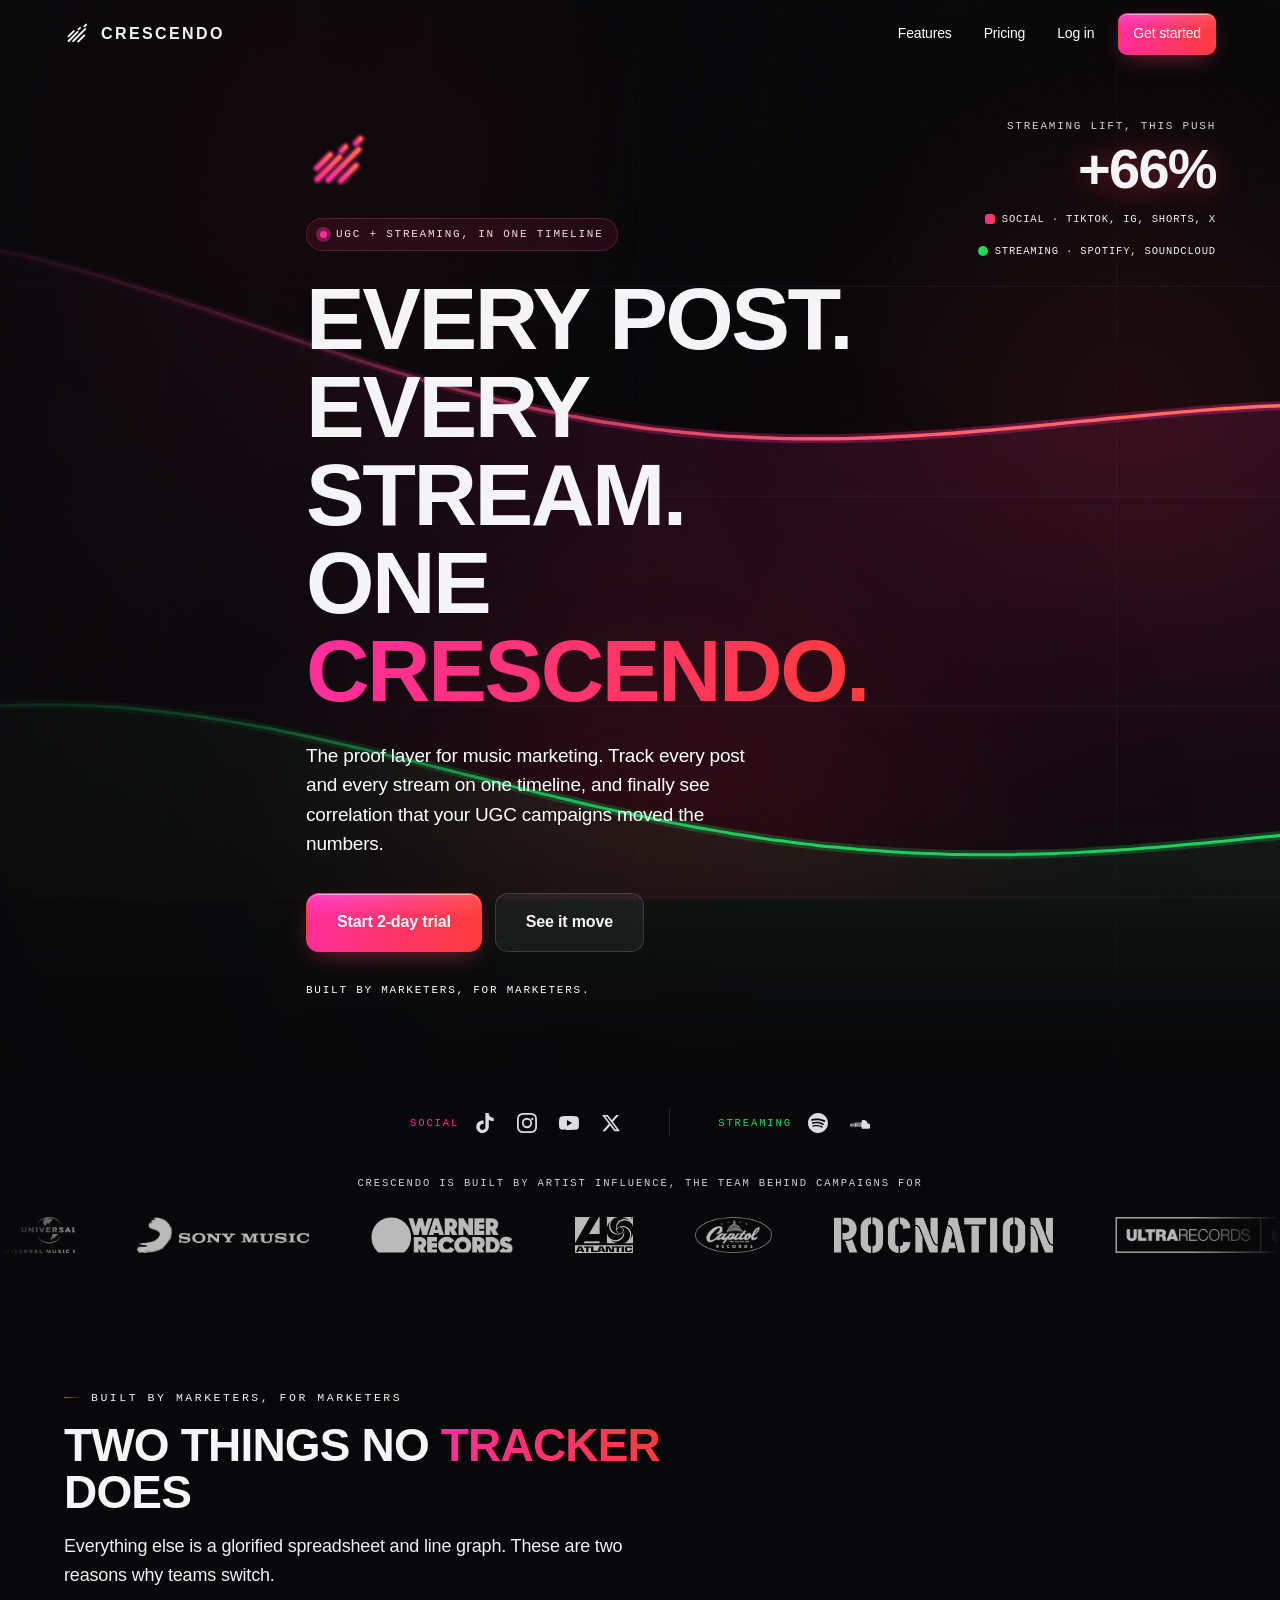
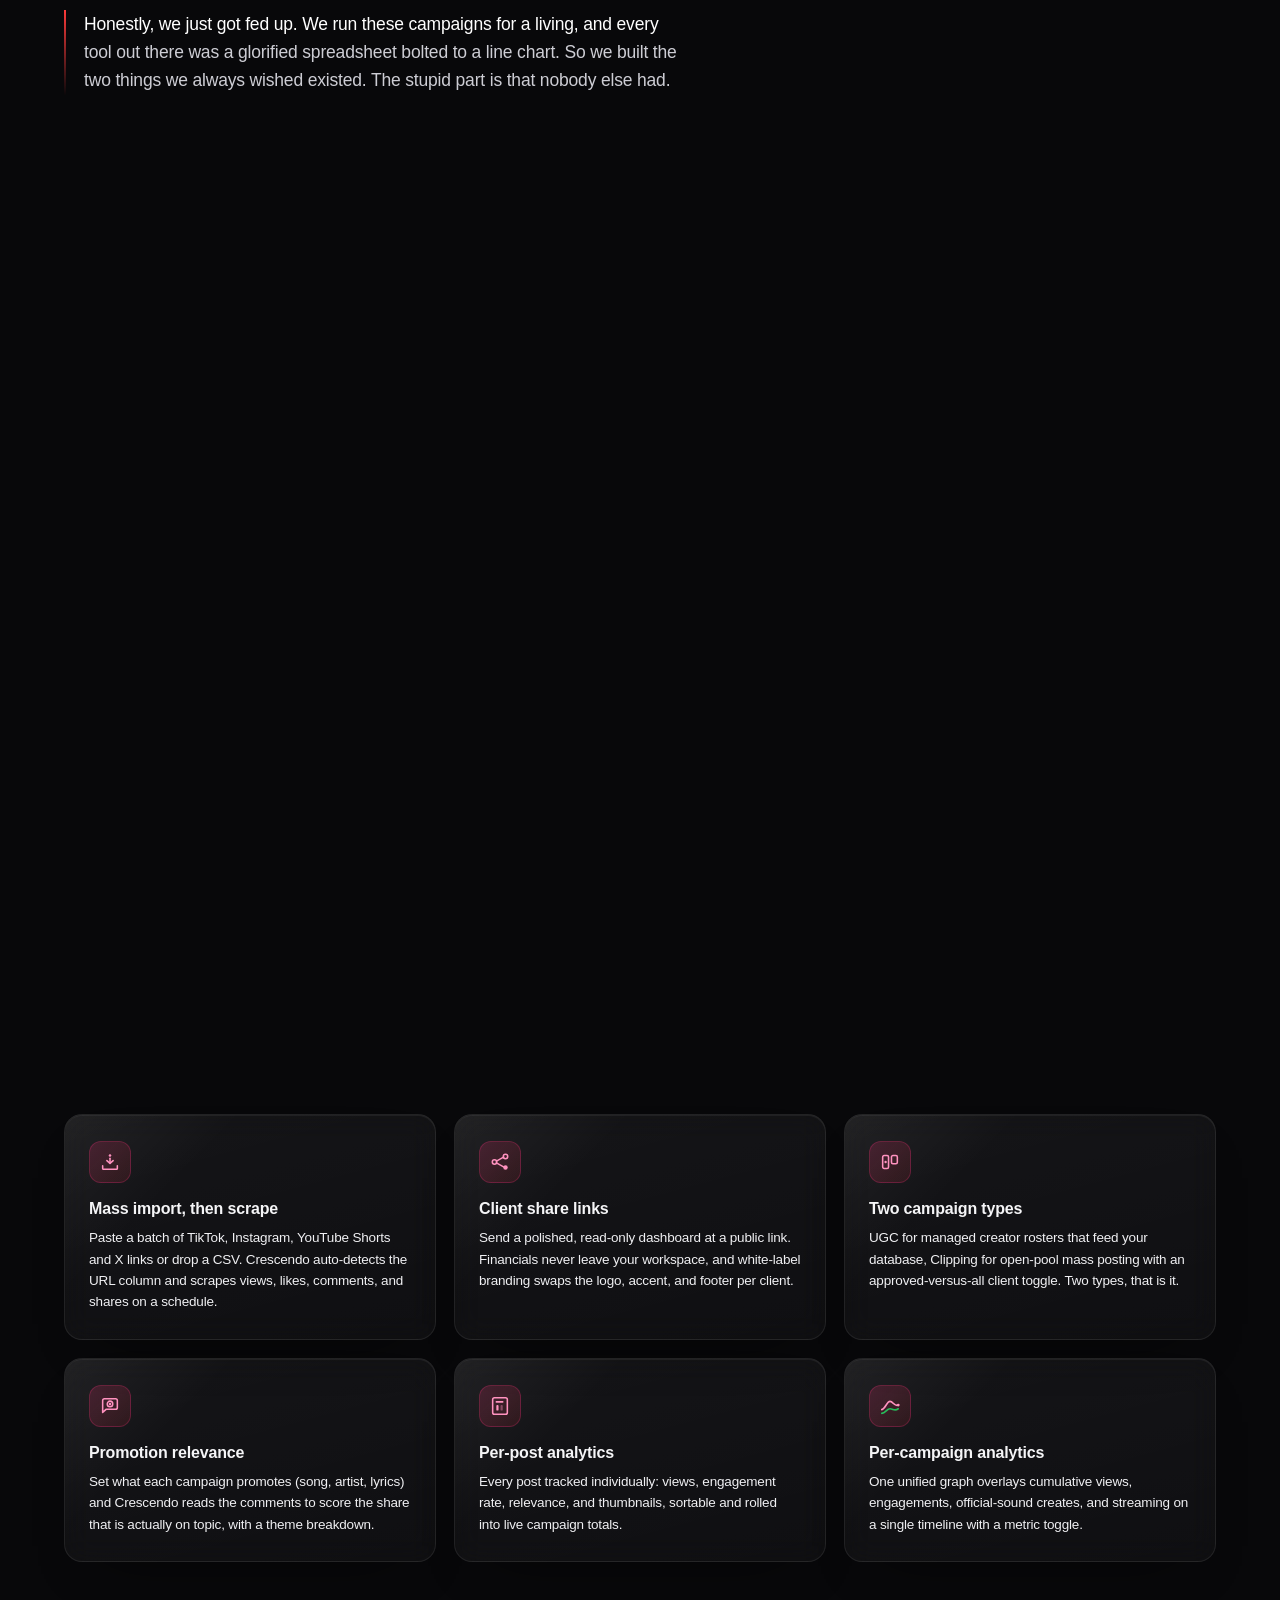
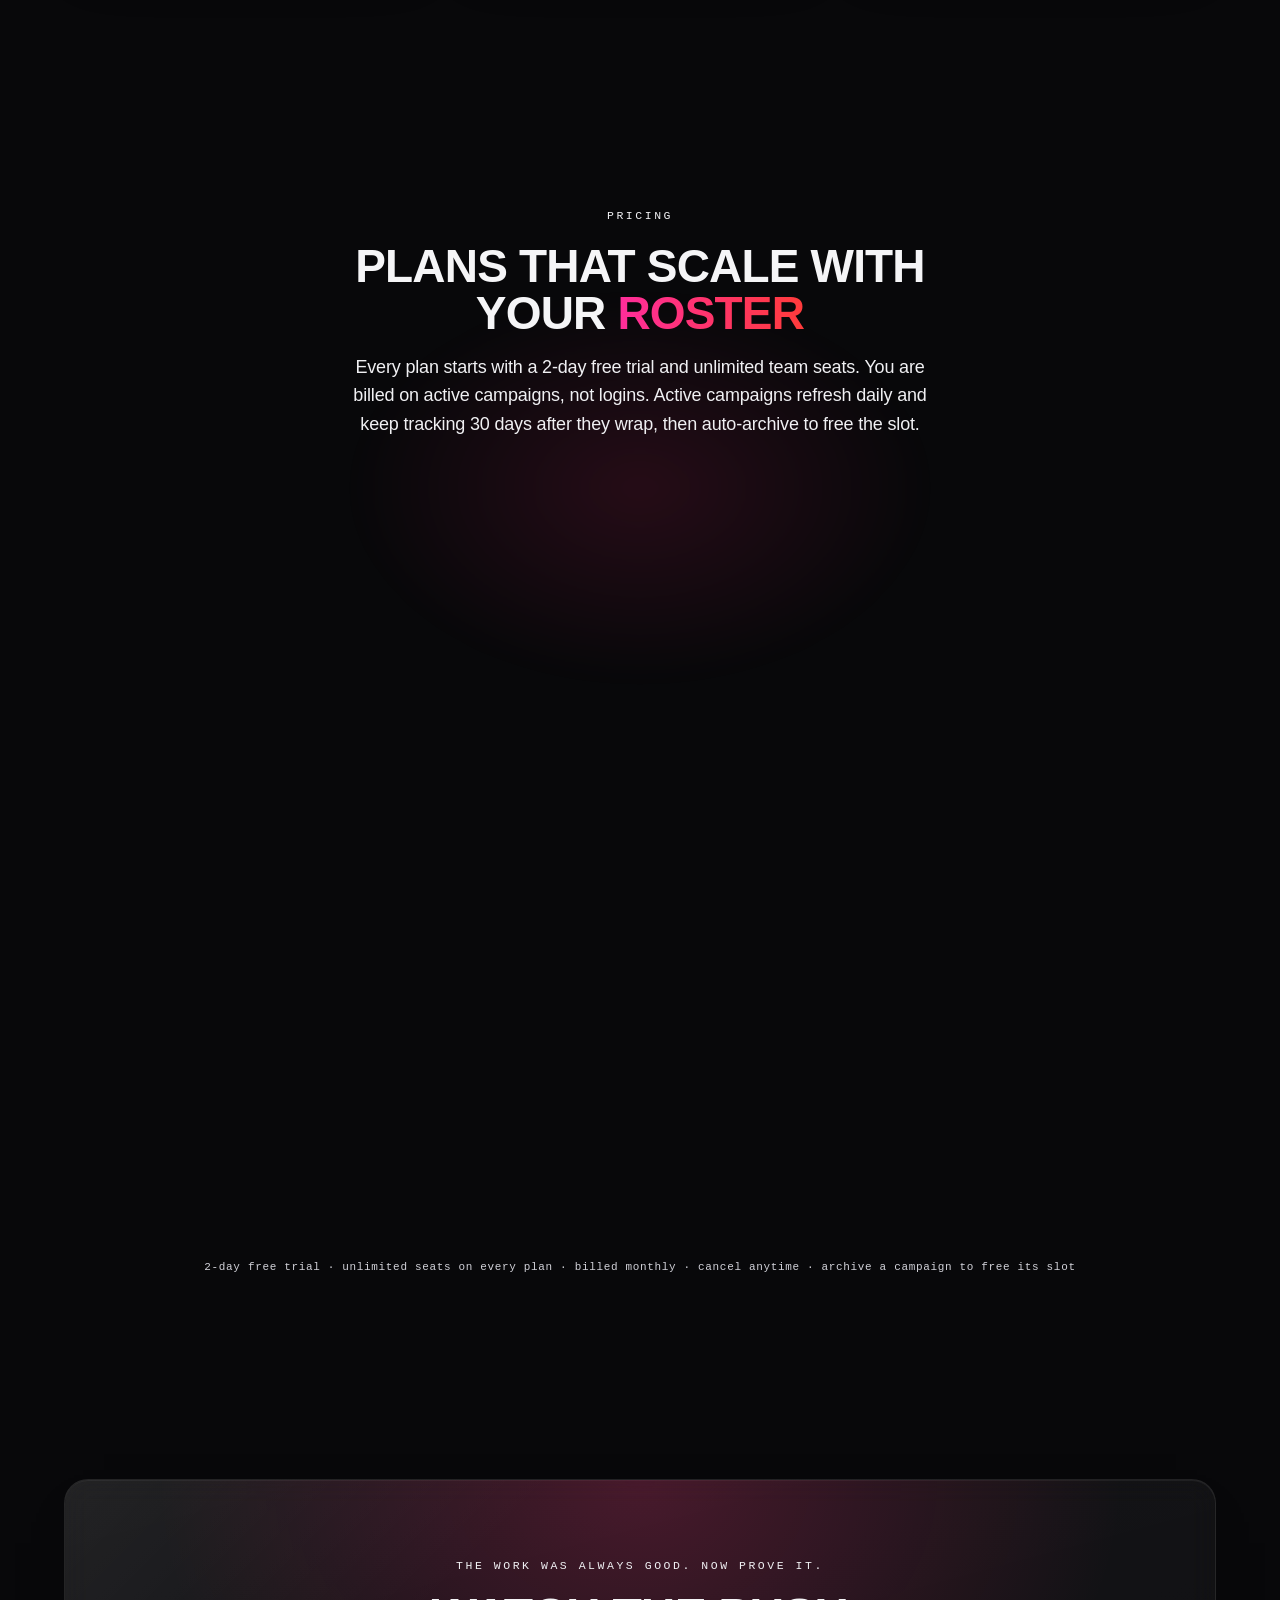
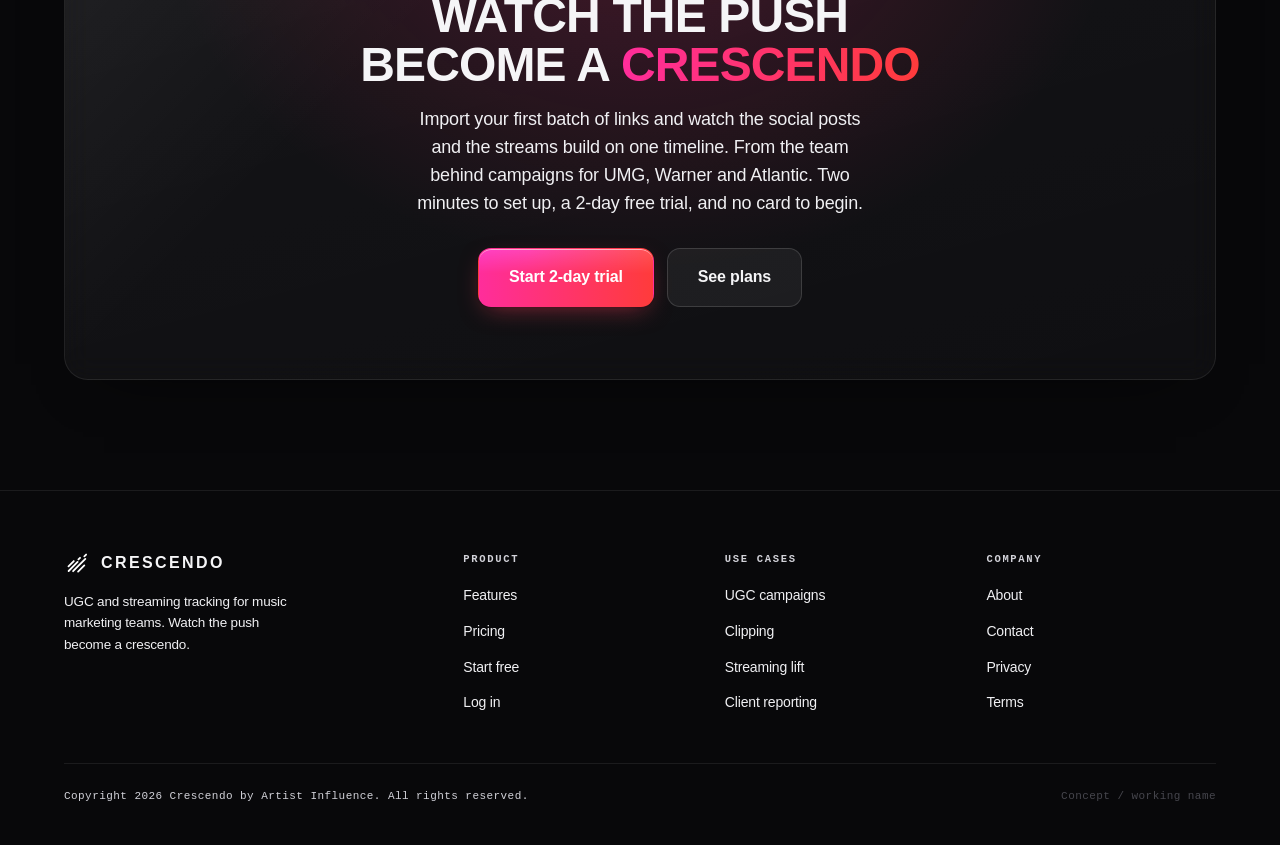
==== index.html @ 36ee461d "Initial commit: Crescendo concept landing page Self-contained single-file site (index.html): animate" ====
<!DOCTYPE html>
<html lang="en" xmlns:xlink="http://www.w3.org/1999/xlink">
<head>
<meta charset="UTF-8" />
<meta name="viewport" content="width=device-width, initial-scale=1, viewport-fit=cover" />
<meta name="theme-color" content="#08080a" />
<link rel="icon" href="data:image/svg+xml,%3Csvg%20xmlns='http://www.w3.org/2000/svg'%20viewBox='0%200%20100%20100'%3E%3Crect%20width='100'%20height='100'%20rx='24'%20fill='%2308080a'/%3E%3Cg%20fill='none'%20stroke='%23ff2d9b'%20stroke-width='8'%20stroke-linecap='round'%3E%3Cline%20x1='17.3'%20y1='59.2'%20x2='37.6'%20y2='38.8'/%3E%3Cline%20x1='17.8'%20y1='76.9'%20x2='52.4'%20y2='42.2'/%3E%3Cline%20x1='35'%20y1='77.7'%20x2='82.1'%20y2='30.5'/%3E%3Cline%20x1='54.2'%20y1='79.2'%20x2='78.1'%20y2='55.5'/%3E%3Cline%20x1='55.5'%20y1='32.6'%20x2='61.7'%20y2='26.3'/%3E%3Cline%20x1='78.2'%20y1='20.4'%20x2='85'%20y2='13.6'/%3E%3C/g%3E%3C/svg%3E" />
<meta property="og:type" content="website" />
<meta property="og:url" content="https://crescendo-concept.vercel.app/" />
<meta property="og:title" content="Crescendo — Watch the push become a crescendo" />
<meta property="og:description" content="UGC + streaming on one timeline. Prove your campaigns moved the numbers." />
<meta property="og:image" content="https://crescendo-concept.vercel.app/og-image.png" />
<meta property="og:image:width" content="1200" />
<meta property="og:image:height" content="630" />
<meta name="twitter:card" content="summary_large_image" />
<meta name="twitter:title" content="Crescendo — Watch the push become a crescendo" />
<meta name="twitter:description" content="UGC + streaming on one timeline. Prove your campaigns moved the numbers." />
<meta name="twitter:image" content="https://crescendo-concept.vercel.app/og-image.png" />
<title>Crescendo — Watch the push become a crescendo</title>
<meta name="description" content="Crescendo tracks your UGC across TikTok and Instagram, then overlays Spotify and SoundCloud on one timeline, so you can watch the social push build into a streaming crescendo and prove it moved the numbers." />
<style>
:root{
  --bg:#08080a; --bg-2:#0c0c0f;
  --surface-1:rgba(255,255,255,.03); --surface-2:rgba(255,255,255,.055); --surface-3:rgba(255,255,255,.08);
  --border:rgba(255,255,255,.08); --border-2:rgba(255,255,255,.14);
  --fg:#f5f5f7; --muted:#f0f0f3; --faint:#d2d2d9;
  --pink:#ff2d9b; --red:#ff3b3b; --grad:linear-gradient(90deg,#ff2d9b,#ff3b3b); --grad-135:linear-gradient(135deg,#ff2d9b,#ff3b3b);
  --green:#1ed760; --glow:rgba(255,59,90,.5);
  --spotify:#1ed760; --soundcloud:#ff5500;
  --sans:"Helvetica Neue",Helvetica,-apple-system,BlinkMacSystemFont,"SF Pro Display",Arial,sans-serif;
  --mono:"SF Mono",ui-monospace,"JetBrains Mono",Menlo,Monaco,monospace;
  --ease:cubic-bezier(.16,1,.3,1); --maxw:1200px;
}
*,*::before,*::after{box-sizing:border-box}
html{-webkit-text-size-adjust:100%;scroll-behavior:smooth}
@media (prefers-reduced-motion:reduce){html{scroll-behavior:auto}}
body{margin:0;background:var(--bg);color:var(--fg);font-family:var(--sans);font-weight:400;line-height:1.55;
  letter-spacing:-.011em;-webkit-font-smoothing:antialiased;overflow-x:hidden}
a{color:inherit;text-decoration:none}
img,svg{display:block;max-width:100%}
::selection{background:rgba(255,59,90,.32);color:#fff}

/* signature floating red-dot cursor */
.cursor-dot{position:fixed;top:0;left:0;width:6px;height:6px;border-radius:99px;background:hsl(0 84% 54%);
  box-shadow:0 0 10px hsl(0 84% 54%/.8);pointer-events:none;z-index:9999;transform:translate(-50%,-50%);opacity:0;transition:opacity .25s}
@media (pointer:coarse){.cursor-dot{display:none!important}}
@media (prefers-reduced-motion:reduce){.cursor-dot{display:none!important}}

.grain{position:fixed;inset:0;z-index:60;pointer-events:none;opacity:.04;mix-blend-mode:overlay;
  background-image:url("data:image/svg+xml,%3Csvg xmlns='http://www.w3.org/2000/svg' width='160' height='160'%3E%3Cfilter id='n'%3E%3CfeTurbulence type='fractalNoise' baseFrequency='.8' numOctaves='2'/%3E%3C/filter%3E%3Crect width='100%25' height='100%25' filter='url(%23n)'/%3E%3C/svg%3E")}

.wrap{width:100%;max-width:var(--maxw);margin-inline:auto;padding-inline:24px;position:relative;z-index:2}
.eyebrow{font-family:var(--mono);font-size:11.5px;font-weight:500;letter-spacing:.22em;text-transform:uppercase;
  color:var(--muted);display:inline-flex;align-items:center;gap:9px}
.eyebrow::before{content:"";width:18px;height:1px;background:linear-gradient(90deg,var(--red),transparent)}
.eyebrow.center::before{display:none}
h1,h2,h3{margin:0;font-weight:800;text-transform:uppercase;letter-spacing:-.018em;line-height:1.02}
.lead{color:var(--muted);font-size:clamp(15px,1.5vw,18px);font-weight:400;line-height:1.6;max-width:60ch}
.accent{background:var(--grad);-webkit-background-clip:text;background-clip:text;color:transparent}

.btn{position:relative;display:inline-flex;align-items:center;justify-content:center;gap:8px;padding:13px 22px;border-radius:11px;
  font-family:var(--sans);font-size:14.5px;font-weight:600;letter-spacing:-.01em;cursor:pointer;border:1px solid transparent;
  white-space:nowrap;overflow:hidden;transition:transform .25s var(--ease),box-shadow .35s var(--ease),background .25s var(--ease),border-color .25s var(--ease)}
.btn-primary{color:#fff;background:var(--grad);box-shadow:0 1px 0 rgba(255,255,255,.35) inset,0 8px 24px -8px var(--glow),0 1px 2px rgba(0,0,0,.4)}
.btn-primary::after{content:"";position:absolute;inset:0;border-radius:inherit;pointer-events:none;
  background:linear-gradient(180deg,rgba(255,255,255,.42),rgba(255,255,255,0) 42%);mix-blend-mode:overlay}
.btn-primary:hover{transform:translateY(-1px);box-shadow:0 1px 0 rgba(255,255,255,.45) inset,0 14px 36px -10px var(--glow),0 2px 6px rgba(0,0,0,.5)}
.btn-primary:active{transform:scale(.97)}
.btn-ghost{color:var(--fg);background:var(--surface-2);border-color:var(--border-2);backdrop-filter:blur(10px) saturate(140%);-webkit-backdrop-filter:blur(10px) saturate(140%)}
.btn-ghost:hover{background:var(--surface-3);border-color:rgba(255,255,255,.22);transform:translateY(-1px)}
.btn-ghost:active{transform:scale(.97)}
.btn-sm{padding:9px 16px;font-size:13.5px;border-radius:9px}
.btn-lg{padding:16px 30px;font-size:16px;border-radius:13px}
.btn-block{width:100%}

.glass{position:relative;border-radius:18px;background:linear-gradient(165deg,var(--surface-2),var(--surface-1));
  border:1px solid var(--border);box-shadow:inset 0 1px 0 rgba(255,255,255,.06),0 24px 60px -40px rgba(0,0,0,.9);
  backdrop-filter:blur(14px) saturate(130%);-webkit-backdrop-filter:blur(14px) saturate(130%);overflow:hidden}
.glass::before{content:"";position:absolute;inset:0;pointer-events:none;border-radius:inherit;
  background:linear-gradient(135deg,rgba(255,255,255,.06),transparent 30%)}

/* ============ NAV ============ */
.nav{position:fixed;top:0;left:0;right:0;z-index:50;border-bottom:1px solid transparent;
  transition:background .4s var(--ease),border-color .4s var(--ease),backdrop-filter .4s var(--ease)}
.nav.scrolled{background:rgba(8,8,10,.72);border-bottom-color:var(--border);backdrop-filter:blur(18px) saturate(160%);-webkit-backdrop-filter:blur(18px) saturate(160%)}
.nav-inner{display:flex;align-items:center;justify-content:space-between;height:68px}
.brand{display:flex;align-items:center;gap:11px;font-weight:800;letter-spacing:.15em;font-size:16px}
.brand .mark{width:26px;height:26px;flex:none}
.nav-links{display:flex;align-items:center;gap:4px}
.nav-link{padding:9px 14px;border-radius:9px;color:#fff;font-size:14px;font-weight:500;transition:.2s var(--ease)}
.nav-link:hover{color:var(--fg);background:var(--surface-1)}
.nav-cta{margin-left:6px}
.nav-links .nav-cta{color:#fff}
@media (max-width:760px){.nav-links .nav-link:not(.nav-cta){display:none}}

/* ============ HERO ============ */
.hero{position:relative;min-height:100svh;display:flex;flex-direction:column;overflow:hidden;isolation:isolate}
/* site-wide drifting ambient glow (oxblood + red) */
.ambient{position:fixed;inset:0;z-index:0;pointer-events:none;overflow:hidden}
.ambient i{position:absolute;display:block;border-radius:50%;filter:blur(90px);will-change:transform}
.ambient .g1{width:60vw;height:60vw;left:-12vw;top:-18vw;background:radial-gradient(circle,hsl(355 80% 22%/.55),transparent 70%);animation:dA 26s cubic-bezier(.4,0,.2,1) infinite alternate}
.ambient .g2{width:52vw;height:52vw;right:-14vw;top:8vh;background:radial-gradient(circle,hsl(0 84% 54%/.14),transparent 70%);animation:dB 34s cubic-bezier(.4,0,.2,1) infinite alternate}
.ambient .g3{width:66vw;height:66vw;left:18vw;bottom:-30vw;background:radial-gradient(circle,hsl(355 80% 22%/.42),transparent 70%);animation:dC 42s cubic-bezier(.4,0,.2,1) infinite alternate}
@keyframes dA{to{transform:translate(8vw,6vh) scale(1.16)}}
@keyframes dB{to{transform:translate(-7vw,5vh) scale(1.1)}}
@keyframes dC{to{transform:translate(6vw,-6vh) scale(1.2)}}
.tiltable.tilting{transition:transform .12s ease-out!important}
@media (prefers-reduced-motion:reduce){.ambient i{animation:none}}

.particles{position:absolute;inset:0;z-index:0;pointer-events:none}
.graphwrap{position:absolute;inset:0;z-index:1;pointer-events:none;transition:transform .5s var(--ease);
  clip-path:inset(0 100% 0 0);animation:heroSweep 3.4s cubic-bezier(.33,0,.18,1) .2s forwards}
@keyframes heroSweep{to{clip-path:inset(0 0 0 0)}}
.graph{position:absolute;inset:0;width:100%;height:100%}
.scrim{position:absolute;inset:0;z-index:2;pointer-events:none;
  background:linear-gradient(100deg,rgba(8,8,10,.94) 0%,rgba(8,8,10,.7) 26%,rgba(8,8,10,.18) 48%,transparent 64%),
             linear-gradient(0deg,rgba(8,8,10,.5),transparent 26%)}

.hero-content{position:relative;z-index:5;margin-top:auto;margin-bottom:auto;padding:130px clamp(20px,5vw,56px) 70px;max-width:780px}
.hero-badge{display:inline-flex;align-items:center;gap:9px;padding:7px 13px;border-radius:999px;font-family:var(--mono);
  font-size:11px;letter-spacing:.16em;text-transform:uppercase;color:#ffd9e4;background:rgba(255,45,120,.10);border:1px solid rgba(255,45,120,.28)}
.hero-badge .live{position:relative;width:7px;height:7px;border-radius:50%;background:var(--pink)}
.hero-badge .live::after{content:"";position:absolute;inset:-4px;border-radius:50%;background:var(--pink);opacity:.4;animation:ripple 1.8s var(--ease) infinite}
@keyframes ripple{0%{transform:scale(.6);opacity:.5}100%{transform:scale(2.4);opacity:0}}
.hero h1{margin:24px 0 0;font-size:clamp(42px,7.2vw,88px);letter-spacing:-.028em;line-height:1}
.hero .sub{margin:26px 0 0;color:#fff;font-size:clamp(16px,1.7vw,19px);line-height:1.55;max-width:42ch;letter-spacing:-.01em}
.hero-trust{color:#fff!important}
.hero-cta{display:flex;flex-wrap:wrap;gap:13px;margin-top:34px}
.hero-trust{margin-top:30px;font-family:var(--mono);font-size:11px;letter-spacing:.16em;text-transform:uppercase;color:var(--faint)}
.reveal-load{opacity:0;transform:translateY(16px);animation:loadIn .9s var(--ease) forwards}
.reveal-load.d1{animation-delay:.05s}.reveal-load.d2{animation-delay:.15s}.reveal-load.d3{animation-delay:.25s}.reveal-load.d4{animation-delay:.35s}.reveal-load.d5{animation-delay:.5s}
.hero-mark{width:clamp(48px,5.4vw,64px);height:auto;display:block;margin:0 0 24px;overflow:visible}
.hero-mark .hm-halo line{stroke:#ff2d9b;stroke-width:14;stroke-linecap:round;opacity:0;animation:hmGlow 1.1s var(--ease) 1.15s forwards}
.hero-mark .hm-core line{stroke:url(#hmGrad);stroke-width:7;stroke-linecap:round;stroke-dasharray:var(--l);stroke-dashoffset:var(--l);
  animation:hmDraw .62s cubic-bezier(.5,0,.2,1) var(--d) forwards, hmShim 3.6s ease-in-out calc(var(--d) + 1.9s) infinite}
@keyframes hmDraw{to{stroke-dashoffset:0}}
@keyframes hmShim{0%,100%{opacity:1}48%{opacity:.58}}
@keyframes hmGlow{to{opacity:.4}}
@media (prefers-reduced-motion:reduce){
  .hero-mark .hm-core line{stroke-dashoffset:0;animation:none}
  .hero-mark .hm-halo line{opacity:.4;animation:none}
}
@keyframes loadIn{to{opacity:1;transform:none}}

.kpi{position:absolute;z-index:6;right:clamp(20px,5vw,64px);top:118px;text-align:right}
.kpi .k-lab{font-family:var(--mono);font-size:11px;letter-spacing:.16em;text-transform:uppercase;color:var(--faint)}
.kpi .k-val{font-weight:800;font-size:clamp(34px,4.4vw,56px);letter-spacing:-.03em;line-height:1;margin-top:6px;text-shadow:0 2px 30px rgba(255,59,90,.45)}
.kpi .k-val .u{color:var(--green);font-size:.5em;font-weight:700;margin-left:.3em}
.legend{display:inline-flex;flex-wrap:wrap;justify-content:flex-end;row-gap:7px;gap:16px;margin-top:14px;max-width:330px;font-family:var(--mono);font-size:10.5px;letter-spacing:.08em;text-transform:uppercase;color:var(--muted)}
.legend span{display:inline-flex;align-items:center;gap:7px}
.legend i{width:10px;height:10px;border-radius:3px;display:block}
.legend .l-u{background:var(--grad)} .legend .l-s{background:var(--green);border-radius:50%}
.chip{position:absolute;z-index:6;display:flex;align-items:center;gap:9px;padding:9px 13px;border-radius:13px;
  background:rgba(14,14,17,.85);border:1px solid var(--border-2);backdrop-filter:blur(10px);
  box-shadow:0 18px 40px -22px rgba(0,0,0,.9);font-size:12px;white-space:nowrap;opacity:0;transform:translateY(8px) scale(.96)}
.chip.show{animation:chipIn .7s var(--ease) forwards}
@keyframes chipIn{to{opacity:1;transform:none}}
.chip .dot{width:9px;height:9px;border-radius:50%;flex:none}
.chip b{font-weight:700;font-size:13px}
.chip small{display:block;color:var(--muted);font-family:var(--mono);font-size:9.5px;letter-spacing:.04em;margin-top:1px}
.chip-push{left:40%;top:53%}
.chip-views{right:8%;top:23%}
.chip-streams{right:14%;top:45%}

.line{fill:none;stroke-width:3.6;stroke-linecap:round;stroke-linejoin:round;vector-effect:non-scaling-stroke}
.line-ugc{stroke:url(#ugcStroke)}
.line-str{stroke:#22e468}
.halo-ugc{stroke:#ff2d9b;stroke-width:9;opacity:.3;vector-effect:non-scaling-stroke}
.halo-str{stroke:#1ed760;stroke-width:9;opacity:.26;vector-effect:non-scaling-stroke}
.leadorb{stroke:none}
.lo-ugc{fill:#fff}
.lo-str{fill:#eafff1}
/* glowing line style */
.cc-ugc{stroke:url(#ugcStroke);stroke-width:3.4}
.cc-str{stroke:#22e468;stroke-width:3}
.ch-ugc{stroke:#ff2d9b;stroke-width:9}
.ch-str{stroke:#1ed760;stroke-width:9}
.cgrid .gridline{vector-effect:non-scaling-stroke}
.cgrid .gridline{stroke:rgba(150,160,210,.09)}
.cgrid .gridline.v{stroke:rgba(150,160,210,.06)}
.flow{fill:none;stroke-width:3;stroke-linecap:round;stroke-dasharray:2 26;opacity:0}
.flow-ugc{stroke:#fff;animation:flowIn .6s var(--ease) 1.1s forwards, march 2.4s linear 1.1s infinite}
.flow-str{stroke:#eafff1;animation:flowIn .6s var(--ease) 1.3s forwards, march 2.8s linear 1.3s infinite}
@keyframes flowIn{to{opacity:.85}}
@keyframes march{to{stroke-dashoffset:-1000}}
.gridline{stroke:rgba(255,255,255,.05);stroke-width:1}
.gridline.v{stroke:rgba(255,255,255,.028)}
.orb-core{animation:orbPulse 2.6s ease-in-out infinite}
@keyframes orbPulse{0%,100%{opacity:.95}50%{opacity:.55}}
.orb-halo{opacity:.3;animation:haloPulse 2.6s ease-in-out infinite}
@keyframes haloPulse{0%,100%{opacity:.3}50%{opacity:.12}}
.bloom{fill:none;opacity:0}
/* the chart keeps growing on the right + condensing over time */
.plot{animation:scrollplot 20s linear infinite}
@keyframes scrollplot{from{transform:translateX(0)}to{transform:translateX(-1000px)}}

@media (prefers-reduced-motion:reduce){
  .line,.flow{animation:none;stroke-dashoffset:0}
  .flow{opacity:.6}
  .plot{animation:none;transform:none}
  .graphwrap{clip-path:none;animation:none}
  .chip{opacity:1;transform:none;animation:none}
  .orb-core,.orb-halo,.hero-badge .live::after,.ambient i{animation:none}
}

/* ============ SECTIONS ============ */
.sec{padding:clamp(72px,10vw,120px) 0;position:relative}
.sec-head{max-width:680px;margin-bottom:clamp(36px,5vw,56px)}
.sec-head.center{margin-inline:auto;text-align:center}
.sec-head h2{font-size:clamp(28px,4.2vw,46px);margin:16px 0 0}
.sec-head .lead{margin-top:16px}
.sec-head.center .lead{margin-inline:auto}
.manifesto{margin:20px 0 0;max-width:64ch;color:#cdcdd4;font-size:clamp(15px,1.55vw,17.5px);line-height:1.62;
  padding-left:18px;border-left:2px solid;border-image:linear-gradient(180deg,var(--red),rgba(255,59,59,0)) 1}
.manifesto::first-line{color:#fff}

.strip{padding:34px 0 6px}
.strip .wrap{display:flex;align-items:center;gap:clamp(20px,5vw,64px);flex-wrap:wrap;justify-content:center}
.strip .label{font-family:var(--mono);font-size:10.5px;letter-spacing:.18em;text-transform:uppercase;color:var(--faint)}
.strip .logos{display:flex;align-items:center;gap:clamp(22px,4vw,46px);flex-wrap:wrap;justify-content:center}
.strip .logos svg{height:22px;width:auto;fill:#8a8a92;opacity:.85;transition:.3s var(--ease)}
.strip .logos a:hover .lg-sp{fill:var(--spotify)} .strip .logos a:hover .lg-sc{fill:var(--soundcloud)}
.strip .logos a:hover .lg-tt,.strip .logos a:hover .lg-ig{fill:#fff}
.marquee-sec{padding:30px 0 8px;overflow:hidden}
.marquee-sec .m-cap{display:block;text-align:center;font-family:var(--mono);font-size:10.5px;letter-spacing:.18em;text-transform:uppercase;color:var(--faint);margin-bottom:26px}
.marquee{position:relative;overflow:hidden;-webkit-mask:linear-gradient(90deg,transparent,#000 7%,#000 93%,transparent);mask:linear-gradient(90deg,transparent,#000 7%,#000 93%,transparent)}
.marquee+.marquee{margin-top:16px}
.marquee-track{display:flex;align-items:center;gap:clamp(34px,5vw,62px);width:max-content;animation:scrollx 58s linear infinite}
.marquee-track.rev{animation-direction:reverse;animation-duration:68s}
.marquee:hover .marquee-track{animation-play-state:paused}
@keyframes scrollx{from{transform:translate3d(0,0,0)}to{transform:translate3d(-50%,0,0)}}
.m-item{font-weight:800;font-size:clamp(15px,1.7vw,20px);letter-spacing:.03em;text-transform:uppercase;color:#9a9aa2;white-space:nowrap;transition:color .35s var(--ease)}
.m-item:hover{color:#fff}
.m-logo{height:36px;width:auto;opacity:.72;transition:opacity .35s var(--ease);flex:none}
.m-logo:hover{opacity:1}
.sources{padding:40px 0 8px}
.src-grid{display:flex;align-items:center;justify-content:center;gap:clamp(18px,4vw,48px);flex-wrap:wrap}
.src-group{display:flex;align-items:center;gap:16px}
.src-label{font-family:var(--mono);font-size:10.5px;letter-spacing:.18em;text-transform:uppercase;color:var(--pink)}
.src-label.src-str{color:var(--green)}
.src-logos{display:flex;align-items:center;gap:clamp(14px,2vw,22px)}
.src-logos svg{height:20px;width:auto;fill:#dcdce2;transition:fill .3s var(--ease)}
.src-logos a:hover svg{fill:#fff}
.src-div{width:1px;height:28px;background:var(--border-2)}
@media (max-width:640px){.src-div{display:none}}
@media (prefers-reduced-motion:reduce){.marquee-track{animation:none;flex-wrap:wrap;justify-content:center;width:auto}}

.duo{display:grid;grid-template-columns:1fr 1fr;gap:22px}
@media (max-width:880px){.duo{grid-template-columns:1fr}}
.feature-xl{padding:30px;display:flex;flex-direction:column;min-height:380px}
.feature-xl .tag{align-self:flex-start;font-family:var(--mono);font-size:10px;letter-spacing:.14em;text-transform:uppercase;
  color:#ffd9e4;background:rgba(255,45,120,.12);border:1px solid rgba(255,45,120,.26);padding:5px 10px;border-radius:999px;margin-bottom:18px}
.feature-xl h3{font-size:clamp(20px,2.4vw,27px);letter-spacing:-.02em}
.feature-xl p{color:var(--muted);font-size:14.5px;line-height:1.6;margin:14px 0 0}
.feature-xl .viz{margin-top:auto;padding-top:26px}
.roster{display:flex;flex-direction:column;gap:8px}
.roster-row{display:flex;align-items:center;gap:12px;padding:11px 13px;border-radius:12px;background:var(--surface-1);border:1px solid var(--border)}
.roster-row .av{width:30px;height:30px;border-radius:9px;flex:none;background:linear-gradient(135deg,#2a2a30,#1a1a1f);display:grid;place-items:center;font-family:var(--mono);font-size:11px;color:var(--muted)}
.roster-row .nm{font-size:13px;font-weight:600}
.roster-row .sub{font-family:var(--mono);font-size:10px;color:var(--faint);letter-spacing:.04em}
.roster-row .fits{margin-left:auto;display:flex;align-items:center;gap:8px}
.fits-ring{width:34px;height:34px;border-radius:50%;display:grid;place-items:center;background:conic-gradient(var(--red) calc(var(--p)*1%),rgba(255,255,255,.08) 0)}
.fits-ring i{width:26px;height:26px;border-radius:50%;background:#0c0c0f;display:grid;place-items:center;font-size:11px;font-weight:700;font-style:normal}
.roster-row .fits small{font-family:var(--mono);font-size:9px;color:var(--faint);text-transform:uppercase;letter-spacing:.1em}
.lift-viz{display:flex;align-items:flex-end;gap:14px;height:120px;padding:0 4px}
.lift-col{flex:1;display:flex;flex-direction:column;align-items:center;gap:8px;height:100%;justify-content:flex-end}
.lift-bar{width:100%;border-radius:7px 7px 3px 3px;background:linear-gradient(180deg,rgba(255,255,255,.14),rgba(255,255,255,.05));transform-origin:bottom;transform:scaleY(0)}
.in .lift-bar{animation:growBar .9s var(--ease) forwards}
.in .lift-col:nth-child(1) .lift-bar{animation-delay:.1s}.in .lift-col:nth-child(2) .lift-bar{animation-delay:.25s}.in .lift-col:nth-child(3) .lift-bar{animation-delay:.4s}
@keyframes growBar{to{transform:scaleY(1)}}
.lift-col.peak .lift-bar{background:var(--grad-135);box-shadow:0 0 22px -6px var(--glow)}
.lift-val{font-weight:800;font-size:15px;letter-spacing:-.02em}
.lift-lab{font-family:var(--mono);font-size:9px;letter-spacing:.14em;text-transform:uppercase;color:var(--faint)}
.lift-cap{margin-top:14px;font-family:var(--mono);font-size:10px;letter-spacing:.06em;color:var(--faint);text-align:center}
.lift-cap b{color:var(--green);font-weight:700}
.mini-head{display:flex;gap:16px;margin-bottom:10px;font-family:var(--mono);font-size:9.5px;letter-spacing:.1em;text-transform:uppercase;color:var(--muted)}
.mini-tag{display:inline-flex;align-items:center;gap:6px}
.mini-tag i{width:8px;height:8px;border-radius:2px;display:block}
.mini{width:100%;height:120px;display:block}
.ml{fill:none;stroke-width:2.6;stroke-linecap:round;stroke-linejoin:round;stroke-dasharray:400;stroke-dashoffset:400;vector-effect:non-scaling-stroke}
.ml-ugc{stroke:#ff3b6e}.ml-str{stroke:#22e468}
.in .ml-ugc{animation:mldraw 1.2s var(--ease) .25s forwards}
.in .ml-str{animation:mldraw 1.2s var(--ease) .55s forwards}
@keyframes mldraw{to{stroke-dashoffset:0}}
.mini-marker{stroke:rgba(255,45,120,.4);stroke-dasharray:3 4}

.grid6{display:grid;grid-template-columns:repeat(3,1fr);gap:18px}
@media (max-width:900px){.grid6{grid-template-columns:1fr 1fr}}
@media (max-width:600px){.grid6{grid-template-columns:1fr}}
.fcard{padding:26px 24px;transition:transform .3s var(--ease),border-color .4s var(--ease),box-shadow .4s var(--ease)}
.fcard:hover{border-color:rgba(255,45,120,.4);box-shadow:inset 0 1px 0 rgba(255,255,255,.08),0 30px 60px -40px var(--glow)}
.fcard .ic{width:42px;height:42px;border-radius:12px;display:grid;place-items:center;margin-bottom:18px;
  background:linear-gradient(135deg,rgba(255,45,120,.18),rgba(255,59,59,.10));border:1px solid rgba(255,45,120,.24);color:#ff8fbd;transition:.4s var(--ease)}
.fcard:hover .ic{color:#fff;background:var(--grad-135);border-color:transparent}
.fcard .ico{width:22px;height:22px;overflow:visible}
.fcard h3{font-size:16px;letter-spacing:-.01em;text-transform:none;font-weight:700}
.fcard p{color:var(--muted);font-size:13.5px;line-height:1.58;margin:10px 0 0}

.pricing-glow{position:absolute;top:8%;left:50%;transform:translateX(-50%);width:900px;height:600px;pointer-events:none;z-index:0;
  background:radial-gradient(50% 50% at 50% 50%,rgba(255,45,120,.12),transparent 65%);filter:blur(10px)}
.tiers{display:grid;grid-template-columns:repeat(4,1fr);gap:16px;align-items:stretch}
@media (max-width:1080px){.tiers{grid-template-columns:repeat(2,1fr);max-width:760px;margin-inline:auto}}
@media (max-width:560px){.tiers{grid-template-columns:1fr;max-width:420px}}
.tier{padding:26px 22px;display:flex;flex-direction:column;position:relative}
.tier.popular{border-color:rgba(255,45,120,.5);box-shadow:inset 0 1px 0 rgba(255,255,255,.10),0 30px 80px -40px var(--glow);
  background:linear-gradient(165deg,rgba(255,45,120,.08),var(--surface-1))}
/* enterprise banner */
.enterprise{margin-top:18px;display:flex;align-items:center;justify-content:space-between;gap:24px;flex-wrap:wrap;padding:26px 30px}
.ent-l{display:flex;flex-direction:column;gap:6px}
.ent-l .t-name{font-family:var(--mono);font-size:12px;letter-spacing:.16em;text-transform:uppercase;color:var(--muted)}
.ent-l h3{font-size:clamp(20px,2.4vw,26px);letter-spacing:-.02em;text-transform:none}
.ent-l p{color:var(--muted);font-size:13.5px;line-height:1.55;max-width:62ch;margin:2px 0 0}
.ent-feats{display:flex;gap:18px;flex-wrap:wrap;margin-top:6px;font-family:var(--mono);font-size:10.5px;letter-spacing:.06em;text-transform:uppercase;color:var(--faint)}
.ent-feats span{display:inline-flex;align-items:center;gap:7px}
.ent-feats i{width:5px;height:5px;border-radius:50%;background:var(--red);display:block}
.ent-r{flex:none}
@media (max-width:640px){.enterprise{flex-direction:column;align-items:flex-start}.ent-r{width:100%}}
.tier .ribbon{position:absolute;top:22px;right:20px;font-family:var(--mono);font-size:10px;letter-spacing:.14em;text-transform:uppercase;color:#fff;
  background:var(--grad);padding:5px 11px;border-radius:999px;box-shadow:0 6px 18px -8px var(--glow)}
.tier .t-name{font-family:var(--mono);font-size:12px;letter-spacing:.16em;text-transform:uppercase;color:var(--muted)}
.tier .t-price{display:flex;align-items:baseline;gap:6px;margin:14px 0 0}
.tier .t-price b{font-size:46px;font-weight:800;letter-spacing:-.03em}
.tier .t-price span{font-family:var(--mono);font-size:12px;color:var(--faint);letter-spacing:.04em}
.tier .t-desc{color:var(--muted);font-size:13.5px;line-height:1.55;margin:12px 0 0;min-height:40px}
.meter{margin-top:14px}
.meter .m-track{height:5px;border-radius:999px;background:rgba(255,255,255,.07);overflow:hidden}
.meter .m-fill{height:100%;border-radius:999px;background:var(--grad);transform-origin:left;transform:scaleX(0)}
.in .meter .m-fill{animation:meterFill 1.1s var(--ease) forwards .2s}
@keyframes meterFill{to{transform:scaleX(var(--w,.5))}}
.meter .m-cap{font-family:var(--mono);font-size:9.5px;letter-spacing:.08em;text-transform:uppercase;color:var(--faint);margin-top:7px}
.tier .t-divider{height:1px;background:var(--border);margin:22px 0}
.tier ul{list-style:none;margin:0;padding:0;display:flex;flex-direction:column;gap:13px;flex:1}
.tier li{display:flex;align-items:flex-start;gap:11px;font-size:14px;color:#dcdce1}
.tier li .ck{flex:none;width:19px;height:19px;border-radius:50%;display:grid;place-items:center;margin-top:1px;background:rgba(255,45,120,.14);border:1px solid rgba(255,45,120,.3)}
.tier.popular li .ck{background:var(--grad);border-color:transparent}
.tier li .ck svg{width:10px;height:10px;stroke:#ff8fbd;stroke-width:3;fill:none}
.tier.popular li .ck svg{stroke:#fff}
.tier li b{font-weight:700;color:#fff}
.tier .t-cta{margin-top:24px}
.pricing-note{text-align:center;margin-top:30px;font-family:var(--mono);font-size:11px;letter-spacing:.06em;color:var(--faint)}

.cta-band{padding:clamp(40px,6vw,72px) 0 clamp(72px,9vw,110px)}
.cta-card{position:relative;padding:clamp(40px,6vw,72px);text-align:center;border-radius:24px;overflow:hidden}
.cta-card::after{content:"";position:absolute;inset:0;z-index:0;pointer-events:none;background:radial-gradient(70% 130% at 50% 0%,rgba(255,45,120,.22),transparent 60%)}
.cta-card>*{position:relative;z-index:1}
.cta-card h2{font-size:clamp(28px,4.6vw,48px)}
.cta-card p{color:var(--muted);font-size:clamp(15px,1.6vw,18px);margin:16px auto 0;max-width:46ch}
.cta-card .hero-cta{justify-content:center;margin-top:30px}

.foot{border-top:1px solid var(--border);padding:60px 0 40px}
.foot-grid{display:grid;grid-template-columns:1.6fr 1fr 1fr 1fr;gap:32px}
@media (max-width:760px){.foot-grid{grid-template-columns:1fr 1fr;gap:32px 24px}}
.foot .brand{margin-bottom:14px}
.foot .blurb{color:var(--muted);font-size:13.5px;line-height:1.6;max-width:30ch}
.foot h4{font-family:var(--mono);font-size:10.5px;letter-spacing:.16em;text-transform:uppercase;color:var(--faint);margin:0 0 16px}
.foot ul{list-style:none;margin:0;padding:0;display:flex;flex-direction:column;gap:11px}
.foot ul a{color:var(--muted);font-size:14px;transition:.2s var(--ease)}
.foot ul a:hover{color:var(--fg)}
.foot-bottom{margin-top:48px;padding-top:24px;border-top:1px solid var(--border);display:flex;justify-content:space-between;align-items:center;flex-wrap:wrap;gap:14px}
.foot-bottom small{font-family:var(--mono);font-size:11px;letter-spacing:.04em;color:var(--faint)}

.r{opacity:0;transform:translateY(22px);transition:opacity .7s cubic-bezier(.22,1,.36,1),transform .7s cubic-bezier(.22,1,.36,1)}
.r.in{opacity:1;transform:none}
.r.d1{transition-delay:.06s}.r.d2{transition-delay:.12s}.r.d3{transition-delay:.18s}.r.d4{transition-delay:.24s}.r.d5{transition-delay:.3s}.r.d6{transition-delay:.36s}
@media (prefers-reduced-motion:reduce){.r{opacity:1;transform:none;transition:none}}
</style>
</head>
<body>
<div class="cursor-dot" id="cdot" aria-hidden="true"></div>
<div class="ambient" aria-hidden="true"><i class="g1"></i><i class="g2"></i><i class="g3"></i></div>
<div class="grain"></div>

<header class="nav" id="nav">
  <div class="wrap nav-inner">
    <a class="brand" href="#top">
      <svg class="mark" viewBox="0 0 100 100" fill="none" stroke="#fff" stroke-width="7" stroke-linecap="round" aria-hidden="true">
        <line x1="17.3" y1="59.2" x2="37.6" y2="38.8"/>
        <line x1="17.8" y1="76.9" x2="52.4" y2="42.2"/>
        <line x1="35" y1="77.7" x2="82.1" y2="30.5"/>
        <line x1="54.2" y1="79.2" x2="78.1" y2="55.5"/>
        <line x1="55.5" y1="32.6" x2="61.7" y2="26.3"/>
        <line x1="78.2" y1="20.4" x2="85" y2="13.6"/>
      </svg>
      CRESCENDO
    </a>
    <nav class="nav-links">
      <a class="nav-link" href="#features">Features</a>
      <a class="nav-link" href="#pricing">Pricing</a>
      <a class="nav-link" href="#login">Log in</a>
      <a class="nav-link nav-cta btn btn-primary btn-sm" href="#pricing">Get started</a>
    </nav>
  </div>
</header>

<section class="hero" id="top">

  <div class="graphwrap" id="graphwrap">
    <svg class="graph" id="heroChart" viewBox="0 0 1000 560" preserveAspectRatio="xMidYMax slice" aria-hidden="true">
      <defs>
        <linearGradient id="ugcStroke" x1="0" y1="0" x2="1" y2="0"><stop offset="0" stop-color="#ff2d9b"/><stop offset="1" stop-color="#ff7a52"/></linearGradient>
        <linearGradient id="ugcFill" x1="0" y1="0" x2="0" y2="1"><stop offset="0" stop-color="#ff2d9b" stop-opacity=".16"/><stop offset="1" stop-color="#ff2d9b" stop-opacity="0"/></linearGradient>
        <linearGradient id="strFill" x1="0" y1="0" x2="0" y2="1"><stop offset="0" stop-color="#1ed760" stop-opacity=".13"/><stop offset="1" stop-color="#1ed760" stop-opacity="0"/></linearGradient>
        <filter id="cglow" x="-120%" y="-120%" width="340%" height="340%"><feGaussianBlur stdDeviation="5"/></filter>
      </defs>
      <g class="cgrid">
        <line class="gridline" x1="0" y1="150" x2="1000" y2="150"/><line class="gridline" x1="0" y1="260" x2="1000" y2="260"/>
        <line class="gridline" x1="0" y1="370" x2="1000" y2="370"/><line class="gridline" x1="0" y1="470" x2="1000" y2="470"/>
        <line class="gridline v" x1="250" y1="0" x2="250" y2="560"/><line class="gridline v" x1="500" y1="0" x2="500" y2="560"/><line class="gridline v" x1="750" y1="0" x2="750" y2="560"/>
      </g>
      <path class="afill cf-str" fill="url(#strFill)"/>
      <path class="afill cf-ugc" fill="url(#ugcFill)"/>
      <path class="line halo-str ch-str"/>
      <path class="line halo-ugc ch-ugc"/>
      <path class="line line-str cc-str"/>
      <path class="line line-ugc cc-ugc"/>
      <circle class="leadorb lo-str" r="0" filter="url(#cglow)"/>
      <circle class="leadorb lo-ugc" r="0" filter="url(#cglow)"/>
    </svg>
  </div>

  <div class="scrim"></div>

  <div class="kpi reveal-load d3">
    <div class="k-lab">Streaming lift, this push</div>
    <div class="k-val"><span data-countup="1000" data-prefix="+" data-suffix="%">+0%</span></div>
    <div class="legend"><span><i class="l-u"></i>Social · TikTok, IG, Shorts, X</span><span><i class="l-s"></i>Streaming · Spotify, SoundCloud</span></div>
  </div>

  <div class="wrap hero-content">
    <svg class="hero-mark" viewBox="0 0 100 100" fill="none" aria-hidden="true">
      <defs><linearGradient id="hmGrad" x1="0" y1="1" x2="1" y2="0"><stop offset="0" stop-color="#ff2d9b"/><stop offset="1" stop-color="#ff6a3d"/></linearGradient></defs>
      <g class="hm-halo">
        <line x1="17.3" y1="59.2" x2="37.6" y2="38.8"/><line x1="17.8" y1="76.9" x2="52.4" y2="42.2"/><line x1="35" y1="77.7" x2="82.1" y2="30.5"/><line x1="54.2" y1="79.2" x2="78.1" y2="55.5"/><line x1="55.5" y1="32.6" x2="61.7" y2="26.3"/><line x1="78.2" y1="20.4" x2="85" y2="13.6"/>
      </g>
      <g class="hm-core">
        <line style="--l:28.8;--d:.30s" x1="17.3" y1="59.2" x2="37.6" y2="38.8"/>
        <line style="--l:49.0;--d:.38s" x1="17.8" y1="76.9" x2="52.4" y2="42.2"/>
        <line style="--l:66.7;--d:.46s" x1="35" y1="77.7" x2="82.1" y2="30.5"/>
        <line style="--l:33.7;--d:.54s" x1="54.2" y1="79.2" x2="78.1" y2="55.5"/>
        <line style="--l:8.8;--d:.62s" x1="55.5" y1="32.6" x2="61.7" y2="26.3"/>
        <line style="--l:9.6;--d:.70s" x1="78.2" y1="20.4" x2="85" y2="13.6"/>
      </g>
    </svg>
    <span class="hero-badge reveal-load d1"><span class="live"></span>UGC + Streaming, in one timeline</span>
    <h1 class="reveal-load d2">Every post.<br>Every stream.<br>One <span class="accent">crescendo.</span></h1>
    <p class="sub reveal-load d3">The proof layer for music marketing. Track every post and every stream on one timeline, and finally see correlation that your UGC campaigns moved the numbers.</p>
    <div class="hero-cta reveal-load d4">
      <a class="btn btn-primary btn-lg" href="#pricing">Start 2-day trial</a>
      <a class="btn btn-ghost btn-lg" href="#features">See it move</a>
    </div>
    <div class="hero-trust reveal-load d5">Built by marketers, for marketers.</div>
  </div>
</section>

<section class="sources">
  <div class="wrap src-grid">
    <div class="src-group">
      <span class="src-label">Social</span>
      <div class="src-logos">
        <a href="#" aria-label="TikTok"><svg viewBox="0 0 24 24"><path d="M12.525.02c1.31-.02 2.61-.01 3.91-.02.08 1.53.63 3.09 1.75 4.17 1.12 1.11 2.7 1.62 4.24 1.79v4.03c-1.44-.05-2.89-.35-4.2-.97-.57-.26-1.1-.59-1.62-.93-.01 2.92.01 5.84-.02 8.75-.08 1.4-.54 2.79-1.35 3.94-1.31 1.92-3.58 3.17-5.91 3.21-1.43.08-2.86-.31-4.08-1.03-2.02-1.19-3.44-3.37-3.65-5.71-.02-.5-.03-1-.01-1.49.18-1.9 1.12-3.72 2.58-4.96 1.66-1.44 3.98-2.13 6.15-1.72.02 1.48-.04 2.96-.04 4.44-.99-.32-2.15-.23-3.02.37-.63.41-1.11 1.04-1.36 1.75-.21.51-.15 1.07-.14 1.61.24 1.64 1.82 3.02 3.5 2.87 1.12-.01 2.19-.66 2.77-1.61.19-.33.4-.67.41-1.06.1-1.79.06-3.57.07-5.36.01-4.03-.01-8.05.02-12.07z"/></svg></a>
        <a href="#" aria-label="Instagram"><svg viewBox="0 0 24 24"><path d="M12 2.16c3.2 0 3.58.01 4.85.07 1.17.05 1.8.25 2.23.41.56.22.96.48 1.38.9.42.42.68.82.9 1.38.16.43.36 1.06.41 2.23.06 1.27.07 1.65.07 4.85s-.01 3.58-.07 4.85c-.05 1.17-.25 1.8-.41 2.23-.22.56-.48.96-.9 1.38-.42.42-.82.68-1.38.9-.43.16-1.06.36-2.23.41-1.27.06-1.65.07-4.85.07s-3.58-.01-4.85-.07c-1.17-.05-1.8-.25-2.23-.41-.56-.22-.96-.48-1.38-.9-.42-.42-.68-.82-.9-1.38-.16-.43-.36-1.06-.41-2.23C2.17 15.58 2.16 15.2 2.16 12s.01-3.58.07-4.85c.05-1.17.25-1.8.41-2.23.22-.56.48-.96.9-1.38.42-.42.82-.68 1.38-.9.43-.16 1.06-.36 2.23-.41C8.42 2.17 8.8 2.16 12 2.16M12 0C8.74 0 8.33.01 7.05.07 5.78.13 4.9.33 4.14.63c-.79.3-1.46.72-2.13 1.38C1.35 2.68.94 3.35.63 4.14.33 4.9.13 5.78.07 7.05.01 8.33 0 8.74 0 12s.01 3.67.07 4.95c.06 1.27.26 2.15.56 2.91.31.79.72 1.46 1.38 2.13.67.66 1.34 1.08 2.13 1.38.76.3 1.64.5 2.91.56C8.33 23.99 8.74 24 12 24s3.67-.01 4.95-.07c1.27-.06 2.15-.26 2.91-.56.79-.3 1.46-.72 2.13-1.38.66-.67 1.08-1.34 1.38-2.13.3-.76.5-1.64.56-2.91.06-1.28.07-1.69.07-4.95s-.01-3.67-.07-4.95c-.06-1.27-.26-2.15-.56-2.91-.3-.79-.72-1.46-1.38-2.13C21.32 1.35 20.65.94 19.86.63c-.76-.3-1.64-.5-2.91-.56C15.67.01 15.26 0 12 0zm0 5.84A6.16 6.16 0 1 0 18.16 12 6.16 6.16 0 0 0 12 5.84zm0 10.16A4 4 0 1 1 16 12a4 4 0 0 1-4 4zm6.4-10.4a1.44 1.44 0 1 0 1.44 1.44 1.44 1.44 0 0 0-1.44-1.44z"/></svg></a>
        <a href="#" aria-label="YouTube"><svg viewBox="0 0 24 24"><path d="M23.498 6.186a3.016 3.016 0 0 0-2.122-2.136C19.505 3.545 12 3.545 12 3.545s-7.505 0-9.377.505A3.017 3.017 0 0 0 .502 6.186C0 8.07 0 12 0 12s0 3.93.502 5.814a3.016 3.016 0 0 0 2.122 2.136c1.871.505 9.376.505 9.376.505s7.505 0 9.377-.505a3.015 3.015 0 0 0 2.122-2.136C24 15.93 24 12 24 12s0-3.93-.502-5.814zM9.545 15.568V8.432L15.818 12l-6.273 3.568z"/></svg></a>
        <a href="#" aria-label="X"><svg viewBox="0 0 24 24"><path d="M18.244 2.25h3.308l-7.227 8.26 8.502 11.24H16.17l-5.214-6.817L4.99 21.75H1.68l7.73-8.835L1.254 2.25H8.08l4.713 6.231zm-1.161 17.52h1.833L7.084 4.126H5.117z"/></svg></a>
      </div>
    </div>
    <div class="src-div"></div>
    <div class="src-group">
      <span class="src-label src-str">Streaming</span>
      <div class="src-logos">
        <a href="#" aria-label="Spotify"><svg viewBox="0 0 24 24"><path d="M12 0C5.4 0 0 5.4 0 12s5.4 12 12 12 12-5.4 12-12S18.66 0 12 0zm5.521 17.34c-.24.359-.66.48-1.021.24-2.82-1.74-6.36-2.101-10.561-1.141-.418.122-.779-.179-.899-.539-.12-.421.18-.78.54-.9 4.56-1.021 8.52-.6 11.64 1.32.42.18.479.659.301 1.02zm1.44-3.3c-.301.42-.841.6-1.262.3-3.239-1.98-8.159-2.58-11.939-1.38-.479.12-1.02-.12-1.14-.6-.12-.48.12-1.021.6-1.141C9.6 9.9 15 10.561 18.72 12.84c.361.181.54.78.241 1.2zm.12-3.36C15.24 8.4 8.82 8.16 5.16 9.301c-.6.179-1.2-.181-1.38-.721-.18-.601.18-1.2.72-1.381 4.26-1.26 11.28-1.02 15.721 1.621.539.3.719 1.02.42 1.56-.299.421-1.02.599-1.56.3z"/></svg></a>
        <a href="#" aria-label="SoundCloud"><svg viewBox="0 0 24 24"><path d="M1.175 12.225c-.051 0-.094.046-.101.1l-.233 2.154.233 2.105c.007.058.05.098.101.098.05 0 .09-.04.099-.098l.255-2.105-.27-2.154c0-.057-.045-.1-.09-.1m-.899.828c-.06 0-.091.037-.104.094L0 14.479l.165 1.308c.014.057.045.093.104.093.057 0 .09-.036.104-.093l.21-1.308-.21-1.332c-.014-.057-.046-.094-.103-.094m1.83-1.229c-.061 0-.12.045-.12.104l-.21 2.563.225 2.458c0 .06.045.104.104.104.06 0 .119-.045.119-.104l.255-2.458-.27-2.563c0-.06-.045-.104-.103-.104m.945-.089c-.075 0-.135.06-.135.135l-.195 2.562.21 2.503c0 .074.06.119.135.119.074 0 .135-.045.135-.119l.24-2.503-.24-2.562c0-.075-.061-.135-.135-.135m1.155.36c-.005-.09-.075-.149-.159-.149-.09 0-.158.06-.164.149l-.18 2.232.165 2.488c.005.09.075.149.164.149.084 0 .15-.06.159-.149l.21-2.488-.21-2.232zm.824-.45c-.097 0-.18.084-.18.18l-.165 2.503.165 2.473c0 .096.083.18.18.18.097 0 .18-.084.18-.18l.18-2.473-.18-2.503c0-.096-.083-.18-.18-.18zm1.244-.06c-.105 0-.195.09-.195.196l-.149 2.547.149 2.443c0 .106.09.196.195.196.104 0 .194-.09.194-.196l.166-2.443-.166-2.547c0-.106-.09-.196-.194-.196zm.84-.405c-.114 0-.21.096-.21.21l-.135 2.953.135 2.413c0 .114.096.21.21.21s.21-.096.21-.21l.149-2.413-.149-2.953c0-.114-.096-.21-.21-.21zm1.305.045c0-.124-.104-.225-.225-.225-.119 0-.224.101-.224.225l-.12 2.91.12 2.383c0 .124.105.225.224.225.121 0 .225-.101.225-.225l.135-2.383-.135-2.91zm.84-.045c-.135 0-.24.105-.24.24l-.105 2.91.105 2.368c0 .135.105.24.24.24s.24-.105.24-.24l.119-2.368-.119-2.91c0-.135-.105-.24-.24-.24zm1.35.12c0-.142-.121-.255-.256-.255-.135 0-.255.113-.255.255l-.09 2.79.09 2.354c0 .142.12.254.255.254.135 0 .256-.112.256-.254l.105-2.354-.105-2.79zm.824-.21c-.149 0-.27.121-.27.271l-.075 3.012.075 2.339c0 .149.121.271.27.271.15 0 .271-.122.271-.271l.09-2.339-.09-3.012c0-.15-.121-.271-.271-.271zm1.366.075c0-.158-.135-.285-.285-.285-.158 0-.285.127-.285.285l-.061 2.937.061 2.324c0 .158.127.285.285.285.15 0 .285-.127.285-.285l.075-2.324-.075-2.937zm.824-.029c-.165 0-.3.135-.3.3l-.045 2.966.045 2.309c0 .165.135.3.3.3.166 0 .301-.135.301-.3l.045-2.309-.045-2.966c0-.165-.135-.3-.301-.3zm1.395.149c0-.18-.149-.329-.329-.329-.181 0-.33.149-.33.329l-.029 2.817.029 2.294c0 .18.149.33.33.33.18 0 .329-.15.329-.33l.045-2.294-.045-2.817zm.824-.074c-.18 0-.345.164-.345.36l-.014 2.531.014 2.279c0 .18.165.345.345.345.196 0 .36-.165.36-.345l.016-2.279-.016-2.547c0-.18-.164-.344-.36-.344zm6.66 1.829c-.39 0-.765.075-1.11.225-.225-2.654-2.43-4.738-5.13-4.738-.66 0-1.305.135-1.875.36-.225.09-.285.18-.285.359v9.24c0 .18.135.33.314.345h8.086c1.59 0 2.88-1.29 2.88-2.88 0-1.605-1.29-2.911-2.88-2.911z"/></svg></a>
      </div>
    </div>
  </div>
</section>

<section class="marquee-sec">
  <span class="m-cap">Crescendo is built by Artist Influence, the team behind campaigns for</span>
  <div class="marquee" aria-hidden="true">
    <div class="marquee-track">
      <img class="m-logo" src="logos/umg.png" alt="UMG"><img class="m-logo" src="logos/sony.png" alt="Sony Music"><img class="m-logo" src="logos/warner.png" alt="Warner Records"><img class="m-logo" src="logos/atlantic.png" alt="Atlantic Records"><img class="m-logo" src="logos/capitol.png" alt="Capitol Records"><img class="m-logo" src="logos/rocnation.png" alt="Roc Nation"><img class="m-logo" src="logos/ultra.png" alt="Ultra Records"><img class="m-logo" src="logos/monstercat.png" alt="Monstercat"><img class="m-logo" src="logos/insomniac.png" alt="Insomniac"><img class="m-logo" src="logos/maddecent.png" alt="Mad Decent"><img class="m-logo" src="logos/dimmak.png" alt="Dim Mak"><img class="m-logo" src="logos/deadbeats.png" alt="Deadbeats"><img class="m-logo" src="logos/ada.png" alt="ADA"><img class="m-logo" src="logos/onerpm.png" alt="OneRPM"><img class="m-logo" src="logos/audiomack.png" alt="Audiomack"><img class="m-logo" src="logos/toolost.png" alt="TooLost"><img class="m-logo" src="logos/doordash.png" alt="DoorDash"><img class="m-logo" src="logos/redlight.png" alt="Red Light Management"><img class="m-logo" src="logos/milkhoney.png" alt="Milk and Honey"><img class="m-logo" src="logos/harbour.png" alt="Harbour View"><img class="m-logo" src="logos/shalizi.png" alt="The Shalizi Group"><img class="m-logo" src="logos/corson.png" alt="Corson Agency"><img class="m-logo" src="logos/prodigy.png" alt="Prodigy Artists"><img class="m-logo" src="logos/contentrewards.png" alt="Content Rewards"><img class="m-logo" src="logos/mediumrare.png" alt="Medium Rare">
      <img class="m-logo" src="logos/umg.png" alt="UMG"><img class="m-logo" src="logos/sony.png" alt="Sony Music"><img class="m-logo" src="logos/warner.png" alt="Warner Records"><img class="m-logo" src="logos/atlantic.png" alt="Atlantic Records"><img class="m-logo" src="logos/capitol.png" alt="Capitol Records"><img class="m-logo" src="logos/rocnation.png" alt="Roc Nation"><img class="m-logo" src="logos/ultra.png" alt="Ultra Records"><img class="m-logo" src="logos/monstercat.png" alt="Monstercat"><img class="m-logo" src="logos/insomniac.png" alt="Insomniac"><img class="m-logo" src="logos/maddecent.png" alt="Mad Decent"><img class="m-logo" src="logos/dimmak.png" alt="Dim Mak"><img class="m-logo" src="logos/deadbeats.png" alt="Deadbeats"><img class="m-logo" src="logos/ada.png" alt="ADA"><img class="m-logo" src="logos/onerpm.png" alt="OneRPM"><img class="m-logo" src="logos/audiomack.png" alt="Audiomack"><img class="m-logo" src="logos/toolost.png" alt="TooLost"><img class="m-logo" src="logos/doordash.png" alt="DoorDash"><img class="m-logo" src="logos/redlight.png" alt="Red Light Management"><img class="m-logo" src="logos/milkhoney.png" alt="Milk and Honey"><img class="m-logo" src="logos/harbour.png" alt="Harbour View"><img class="m-logo" src="logos/shalizi.png" alt="The Shalizi Group"><img class="m-logo" src="logos/corson.png" alt="Corson Agency"><img class="m-logo" src="logos/prodigy.png" alt="Prodigy Artists"><img class="m-logo" src="logos/contentrewards.png" alt="Content Rewards"><img class="m-logo" src="logos/mediumrare.png" alt="Medium Rare">
    </div>
  </div>
</section>

<section class="sec" id="features">
  <div class="wrap">
    <div class="sec-head r">
      <span class="eyebrow">Built by marketers, for marketers</span>
      <h2>Two things no <span class="accent">tracker</span> does</h2>
      <p class="lead">Everything else is a glorified spreadsheet and line graph. These are two reasons why teams switch.</p>
      <p class="manifesto">Honestly, we just got fed up. We run these campaigns for a living, and every tool out there was a glorified spreadsheet bolted to a line chart. So we built the two things we always wished existed. The stupid part is that nobody else had.</p>
    </div>
    <div class="duo">
      <article class="glass feature-xl r d1">
        <span class="tag">Self-learning</span>
        <h3>Rosters that get smarter every campaign</h3>
        <p>The Creator Database remembers how every creator and page performed in past campaigns: median views, engagement, cost per thousand views, and sample size. The Campaign Builder turns a budget plus a niche into a ranked, auto-selected roster with projected views and a per-creator FITS score. Every campaign you run feeds the database, so the next recommendation is sharper than the last.</p>
        <div class="viz">
          <div class="roster">
            <div class="roster-row"><span class="av">01</span><span><span class="nm">@records</span><br><span class="sub">412k median · $4.20 CPM</span></span><span class="fits"><span class="fits-ring" style="--p:92"><i>92</i></span><small>fits</small></span></div>
            <div class="roster-row"><span class="av">02</span><span><span class="nm">@wonderli_</span><br><span class="sub">288k median · $5.10 CPM</span></span><span class="fits"><span class="fits-ring" style="--p:84"><i>84</i></span><small>fits</small></span></div>
            <div class="roster-row"><span class="av">03</span><span><span class="nm">@edm</span><br><span class="sub">196k median · $3.80 CPM</span></span><span class="fits"><span class="fits-ring" style="--p:77"><i>77</i></span><small>fits</small></span></div>
          </div>
        </div>
      </article>
      <article class="glass feature-xl r d2">
        <span class="tag">Streaming correlation</span>
        <h3>See if the push moved the streams</h3>
        <p>For music clients, Crescendo overlays Spotify streams and SoundCloud plays on the same timeline as your UGC. You watch the posts go live, the views climb, and the streams follow a beat later, all on one chart, so you can show a client the social activity and the streaming response in a single view. Correlation, not proof of causation, and we label it that way.</p>
        <div class="viz">
          <div class="mini-head"><span class="mini-tag"><i style="background:#ff3b6e"></i>UGC views</span><span class="mini-tag"><i style="background:#22e468"></i>Streams</span></div>
          <svg class="mini" id="miniChart" viewBox="0 0 320 132" preserveAspectRatio="none" aria-hidden="true">
            <path class="afill cf-str" fill="url(#strFill)"/>
            <path class="afill cf-ugc" fill="url(#ugcFill)"/>
            <path class="line halo-str ch-str"/>
            <path class="line halo-ugc ch-ugc"/>
            <path class="line line-str cc-str"/>
            <path class="line line-ugc cc-ugc"/>
            <circle class="leadorb lo-str" r="0"/>
            <circle class="leadorb lo-ugc" r="0"/>
          </svg>
        </div>
      </article>
    </div>
  </div>
</section>

<section class="sec" style="padding-top:0">
  <div class="wrap">
    <div class="sec-head r">
      <span class="eyebrow">Everything else</span>
      <h2>The tracking you already <span class="accent">expect</span></h2>
      <p class="lead">Done well, in the dark, crimson aesthetic your clients will not mistake for anyone else.</p>
    </div>
    <div class="grid6 r">
      <article class="glass fcard"><span class="ic"><svg class="ico" viewBox="0 0 24 24" fill="none" stroke="currentColor" stroke-width="1.7" stroke-linecap="round" stroke-linejoin="round"><circle class="a-drop" cx="12" cy="5" r="1.4" fill="currentColor" stroke="none"/><path d="M12 8v5"/><path d="m8.6 10.5 3.4 3 3.4-3"/><path d="M4 16v3a1 1 0 0 0 1 1h14a1 1 0 0 0 1-1v-3"/></svg></span><h3>Mass import, then scrape</h3><p>Paste a batch of TikTok, Instagram, YouTube Shorts and X links or drop a CSV. Crescendo auto-detects the URL column and scrapes views, likes, comments, and shares on a schedule.</p></article>
      <article class="glass fcard"><span class="ic"><svg class="ico" viewBox="0 0 24 24" fill="none" stroke="currentColor" stroke-width="1.7" stroke-linecap="round" stroke-linejoin="round"><circle cx="6" cy="12" r="2.4"/><circle cx="18" cy="6" r="2.4"/><circle class="a-pulse" cx="18" cy="18" r="2.4" fill="currentColor" stroke="none"/><path d="M8.1 11 15.9 6.7M8.1 13 15.9 17.3"/></svg></span><h3>Client share links</h3><p>Send a polished, read-only dashboard at a public link. Financials never leave your workspace, and white-label branding swaps the logo, accent, and footer per client.</p></article>
      <article class="glass fcard"><span class="ic"><svg class="ico" viewBox="0 0 24 24" fill="none" stroke="currentColor" stroke-width="1.7" stroke-linecap="round" stroke-linejoin="round"><rect x="4" y="5" width="6.4" height="14" rx="1.6"/><rect x="13.6" y="5" width="6.4" height="9" rx="1.6"/><circle class="a-slide" cx="7.2" cy="12" r="1.3" fill="currentColor" stroke="none"/></svg></span><h3>Two campaign types</h3><p>UGC for managed creator rosters that feed your database, Clipping for open-pool mass posting with an approved-versus-all client toggle. Two types, that is it.</p></article>
      <article class="glass fcard"><span class="ic"><svg class="ico" viewBox="0 0 24 24" fill="none" stroke="currentColor" stroke-width="1.7" stroke-linecap="round" stroke-linejoin="round"><path d="M20 13.5a2 2 0 0 1-2 2H8l-4 3.5V6a2 2 0 0 1 2-2h12a2 2 0 0 1 2 2Z"/><circle cx="12" cy="9.7" r="1.3" fill="currentColor" stroke="none"/><circle class="a-ping" cx="12" cy="9.7" r="3"/></svg></span><h3>Promotion relevance</h3><p>Set what each campaign promotes (song, artist, lyrics) and Crescendo reads the comments to score the share that is actually on topic, with a theme breakdown.</p></article>
      <article class="glass fcard"><span class="ic"><svg class="ico" viewBox="0 0 24 24" fill="none" stroke="currentColor" stroke-width="1.7" stroke-linecap="round" stroke-linejoin="round"><rect x="4" y="3" width="16" height="18" rx="2"/><line x1="8" y1="7.5" x2="15" y2="7.5"/><rect class="a-rise" x="8" y="11" width="2.4" height="6" rx="1" fill="currentColor" stroke="none"/><rect x="12.6" y="11" width="2.4" height="6" rx="1" fill="currentColor" stroke="none" opacity=".4"/></svg></span><h3>Per-post analytics</h3><p>Every post tracked individually: views, engagement rate, relevance, and thumbnails, sortable and rolled into live campaign totals.</p></article>
      <article class="glass fcard"><span class="ic"><svg class="ico" viewBox="0 0 24 24" fill="none" stroke-width="1.8" stroke-linecap="round" stroke-linejoin="round"><path d="M3 16c4-1 5.5-9 9-9s5 6 9 4" stroke="currentColor"/><path d="M3 20c4 0 5.5-5 9-5s5 3 9 0" stroke="#1ed760" opacity=".85"/><circle class="a-pulse" cx="21" cy="11" r="1.5" fill="currentColor" stroke="none"/></svg></span><h3>Per-campaign analytics</h3><p>One unified graph overlays cumulative views, engagements, official-sound creates, and streaming on a single timeline with a metric toggle.</p></article>
    </div>
  </div>
</section>

<section class="sec" id="pricing">
  <div class="pricing-glow"></div>
  <div class="wrap">
    <div class="sec-head center r">
      <span class="eyebrow center">Pricing</span>
      <h2>Plans that scale with your <span class="accent">roster</span></h2>
      <p class="lead">Every plan starts with a 2-day free trial and unlimited team seats. You are billed on active campaigns, not logins. Active campaigns refresh daily and keep tracking 30 days after they wrap, then auto-archive to free the slot.</p>
    </div>
    <div class="tiers">
      <article class="glass tier r d1">
        <span class="t-name">Indie</span>
        <div class="t-price"><b>$49</b><span>/ month</span></div>
        <p class="t-desc">For independent artists and small managers.</p>
        <div class="meter"><div class="m-track"><div class="m-fill" style="--w:.04"></div></div><div class="m-cap">5 active campaigns</div></div>
        <div class="t-divider"></div>
        <ul>
          <li><span class="ck"><svg viewBox="0 0 24 24"><path d="M5 13l4 4L19 7"/></svg></span><span><b>5</b> active campaigns</span></li>
          <li><span class="ck"><svg viewBox="0 0 24 24"><path d="M5 13l4 4L19 7"/></svg></span><span><b>Unlimited</b> team seats</span></li>
          <li><span class="ck"><svg viewBox="0 0 24 24"><path d="M5 13l4 4L19 7"/></svg></span><span>Spotify + SoundCloud overlay</span></li>
          <li><span class="ck"><svg viewBox="0 0 24 24"><path d="M5 13l4 4L19 7"/></svg></span><span>Daily tracking + 30-day tail</span></li>
          <li><span class="ck"><svg viewBox="0 0 24 24"><path d="M5 13l4 4L19 7"/></svg></span><span>White-label off</span></li>
        </ul>
        <a class="btn btn-ghost btn-block t-cta" href="#start">Start on Indie</a>
      </article>
      <article class="glass tier r d2">
        <span class="t-name">Starter</span>
        <div class="t-price"><b>$149</b><span>/ month</span></div>
        <p class="t-desc">For a first paid workspace finding its footing.</p>
        <div class="meter"><div class="m-track"><div class="m-fill" style="--w:.1"></div></div><div class="m-cap">25 active campaigns</div></div>
        <div class="t-divider"></div>
        <ul>
          <li><span class="ck"><svg viewBox="0 0 24 24"><path d="M5 13l4 4L19 7"/></svg></span><span><b>25</b> active campaigns</span></li>
          <li><span class="ck"><svg viewBox="0 0 24 24"><path d="M5 13l4 4L19 7"/></svg></span><span><b>Unlimited</b> team seats</span></li>
          <li><span class="ck"><svg viewBox="0 0 24 24"><path d="M5 13l4 4L19 7"/></svg></span><span>Spotify + SoundCloud overlay</span></li>
          <li><span class="ck"><svg viewBox="0 0 24 24"><path d="M5 13l4 4L19 7"/></svg></span><span>Client share links</span></li>
          <li><span class="ck"><svg viewBox="0 0 24 24"><path d="M5 13l4 4L19 7"/></svg></span><span>White-label off</span></li>
        </ul>
        <a class="btn btn-ghost btn-block t-cta" href="#start">Start on Starter</a>
      </article>
      <article class="glass tier popular r d3">
        <span class="ribbon">Most Popular</span>
        <span class="t-name">Growth</span>
        <div class="t-price"><b>$399</b><span>/ month</span></div>
        <p class="t-desc">The plan most teams run on.</p>
        <div class="meter"><div class="m-track"><div class="m-fill" style="--w:.4"></div></div><div class="m-cap">100 active campaigns</div></div>
        <div class="t-divider"></div>
        <ul>
          <li><span class="ck"><svg viewBox="0 0 24 24"><path d="M5 13l4 4L19 7"/></svg></span><span><b>100</b> active campaigns</span></li>
          <li><span class="ck"><svg viewBox="0 0 24 24"><path d="M5 13l4 4L19 7"/></svg></span><span><b>Unlimited</b> team seats</span></li>
          <li><span class="ck"><svg viewBox="0 0 24 24"><path d="M5 13l4 4L19 7"/></svg></span><span>White-label client share links</span></li>          <li><span class="ck"><svg viewBox="0 0 24 24"><path d="M5 13l4 4L19 7"/></svg></span><span>Priority support</span></li>
        </ul>
        <a class="btn btn-primary btn-block t-cta" href="#start">Start on Growth</a>
      </article>
      <article class="glass tier r d4">
        <span class="t-name">Scale</span>
        <div class="t-price"><b>$999</b><span>/ month</span></div>
        <p class="t-desc">High volume, multiple operators, no caps in the way.</p>
        <div class="meter"><div class="m-track"><div class="m-fill" style="--w:1"></div></div><div class="m-cap">300 active campaigns</div></div>
        <div class="t-divider"></div>
        <ul>
          <li><span class="ck"><svg viewBox="0 0 24 24"><path d="M5 13l4 4L19 7"/></svg></span><span><b>300</b> active campaigns</span></li>
          <li><span class="ck"><svg viewBox="0 0 24 24"><path d="M5 13l4 4L19 7"/></svg></span><span><b>Unlimited</b> team seats</span></li>
          <li><span class="ck"><svg viewBox="0 0 24 24"><path d="M5 13l4 4L19 7"/></svg></span><span>White-label + custom domain</span></li>
          <li><span class="ck"><svg viewBox="0 0 24 24"><path d="M5 13l4 4L19 7"/></svg></span><span>API access + SSO</span></li>
          <li><span class="ck"><svg viewBox="0 0 24 24"><path d="M5 13l4 4L19 7"/></svg></span><span>Priority support</span></li>
        </ul>
        <a class="btn btn-ghost btn-block t-cta" href="#start">Start on Scale</a>
      </article>
    </div>
    <div class="glass enterprise r">
      <div class="ent-l">
        <span class="t-name">Enterprise</span>
        <h3>Custom volume, custom contract</h3>
        <p>Unlimited active campaigns for the highest-volume rosters, a dedicated success contact, and a custom contract. Built for labels and agencies running at scale.</p>
        <div class="ent-feats"><span><i></i>Unlimited campaigns</span><span><i></i>SSO + SAML</span><span><i></i>Dedicated support + SLA</span></div>
      </div>
      <div class="ent-r"><a class="btn btn-primary btn-lg" href="#start">Talk to us</a></div>
    </div>
    <p class="pricing-note">2-day free trial · unlimited seats on every plan · billed monthly · cancel anytime · archive a campaign to free its slot</p>
  </div>
</section>

<section class="cta-band" id="start">
  <div class="wrap">
    <div class="glass cta-card r">
      <span class="eyebrow center" style="margin-bottom:18px">The work was always good. Now prove it.</span>
      <h2>Watch the push<br>become a <span class="accent">crescendo</span></h2>
      <p>Import your first batch of links and watch the social posts and the streams build on one timeline. From the team behind campaigns for UMG, Warner and Atlantic. Two minutes to set up, a 2-day free trial, and no card to begin.</p>
      <div class="hero-cta"><a class="btn btn-primary btn-lg" href="#pricing">Start 2-day trial</a><a class="btn btn-ghost btn-lg" href="#pricing">See plans</a></div>
    </div>
  </div>
</section>

<footer class="foot">
  <div class="wrap">
    <div class="foot-grid">
      <div>
        <a class="brand" href="#top">
          <svg class="mark" viewBox="0 0 100 100" fill="none" stroke="#fff" stroke-width="7" stroke-linecap="round" aria-hidden="true"><line x1="17.3" y1="59.2" x2="37.6" y2="38.8"/><line x1="17.8" y1="76.9" x2="52.4" y2="42.2"/><line x1="35" y1="77.7" x2="82.1" y2="30.5"/><line x1="54.2" y1="79.2" x2="78.1" y2="55.5"/><line x1="55.5" y1="32.6" x2="61.7" y2="26.3"/><line x1="78.2" y1="20.4" x2="85" y2="13.6"/></svg>
          CRESCENDO
        </a>
        <p class="blurb">UGC and streaming tracking for music marketing teams. Watch the push become a crescendo.</p>
      </div>
      <div><h4>Product</h4><ul><li><a href="#features">Features</a></li><li><a href="#pricing">Pricing</a></li><li><a href="#start">Start free</a></li><li><a href="#login">Log in</a></li></ul></div>
      <div><h4>Use cases</h4><ul><li><a href="#">UGC campaigns</a></li><li><a href="#">Clipping</a></li><li><a href="#">Streaming lift</a></li><li><a href="#">Client reporting</a></li></ul></div>
      <div><h4>Company</h4><ul><li><a href="#">About</a></li><li><a href="#">Contact</a></li><li><a href="#">Privacy</a></li><li><a href="#">Terms</a></li></ul></div>
    </div>
    <div class="foot-bottom">
      <small>Copyright 2026 Crescendo by Artist Influence. All rights reserved.</small>
      <small style="color:#46464d">Concept / working name</small>
    </div>
  </div>
</footer>

<script>
(function(){
  "use strict";
  var reduce = matchMedia('(prefers-reduced-motion: reduce)').matches;

  var nav=document.getElementById('nav');
  var onScroll=function(){ nav.classList.toggle('scrolled', window.scrollY>12); };
  onScroll(); addEventListener('scroll',onScroll,{passive:true});

  var io=new IntersectionObserver(function(es){es.forEach(function(e){if(e.isIntersecting){e.target.classList.add('in');io.unobserve(e.target);}});},{threshold:.16,rootMargin:'0px 0px -8% 0px'});
  document.querySelectorAll('.r').forEach(function(el){io.observe(el);});

  if(reduce){
    var rr=document.getElementById('sweepRect'); if(rr){rr.setAttribute('width','1000');var a=rr.querySelector('animate');if(a)a.remove();}
    [['orbUgc','#ugcLine'],['orbStr','#strLine']].forEach(function(p){var g=document.getElementById(p[0]);var path=document.querySelector(p[1]);try{var L=path.getTotalLength();var pt=path.getPointAtLength(L);var m=g.querySelector('animateMotion');if(m)m.remove();g.setAttribute('transform','translate('+pt.x+','+pt.y+')');}catch(e){}});
  }

  function countUp(el){var t=+el.getAttribute('data-countup'),pre=el.getAttribute('data-prefix')||'',suf=el.getAttribute('data-suffix')||'';
    if(reduce){el.textContent=pre+t+suf;return;}
    var steps=520,i=0;  // slow continuous climb to +1000% over ~78s
    var iv=setInterval(function(){i++;var p=i/steps;var e=1-Math.pow(1-p,2.2);el.textContent=pre+Math.round(t*e)+suf;if(i>=steps)clearInterval(iv);},150);}
  setTimeout(function(){countUp(document.querySelector('[data-countup]'));},reduce?0:1400);

  document.querySelectorAll('a[href^="#"]').forEach(function(a){a.addEventListener('click',function(ev){var id=a.getAttribute('href');if(id.length<2)return;var t=document.querySelector(id);if(!t)return;ev.preventDefault();var y=t.getBoundingClientRect().top+scrollY-78;scrollTo({top:y,behavior:reduce?'auto':'smooth'});});});

  if(!reduce && matchMedia('(pointer:fine)').matches){
    var gw=document.getElementById('graphwrap');
    var dot=document.getElementById('cdot');
    addEventListener('mousemove',function(e){
      if(gw){var nx=e.clientX/innerWidth-.5,ny=e.clientY/innerHeight-.5;gw.style.transform='translate('+(nx*16)+'px,'+(ny*11)+'px)';}
      if(dot){dot.style.left=e.clientX+'px';dot.style.top=e.clientY+'px';dot.style.opacity='1';}
    },{passive:true});
    addEventListener('mouseout',function(){if(dot)dot.style.opacity='0';});
    // 3D tilt toward cursor on the feature cards
    document.querySelectorAll('.fcard,.feature-xl').forEach(function(c){
      c.classList.add('tiltable');
      c.addEventListener('mousemove',function(e){var r=c.getBoundingClientRect();var x=(e.clientX-r.left)/r.width-.5,y=(e.clientY-r.top)/r.height-.5;
        c.classList.add('tilting');c.style.transform='perspective(900px) rotateX('+(-y*4.5).toFixed(2)+'deg) rotateY('+(x*4.5).toFixed(2)+'deg) translateY(-3px)';},{passive:true});
      c.addEventListener('mouseleave',function(){c.classList.remove('tilting');c.style.transform='';});
    });
  }

  /* ===== smooth line chart: left anchored, grows right, X-compress as Y-grows ===== */
  function makeChart(id,o){
    var svg=document.getElementById(id); if(!svg) return;
    var q=function(c){return svg.querySelector(c);};
    var cU=q('.cc-ugc'),cS=q('.cc-str'),hU=q('.ch-ugc'),hS=q('.ch-str'),fU=q('.cf-ugc'),fS=q('.cf-str'),oU=q('.lo-ugc'),oS=q('.lo-str');
    var W=o.w,H=o.h,top=o.top,bot=o.bot,N=o.n,Tcap=o.Tcap;
    var valU=function(i,ph){return i*o.trend + 6.5*Math.sin(i*0.15+0.4+ph) + 3*Math.sin(i*0.34+1.1+ph*1.2);};
    var valS=function(i,ph){var j=i-2;return j*o.trend + 5*Math.sin(j*0.15+0.4+ph) + 2.4*Math.sin(j*0.34+1.1+ph*1.2) - 10;};
    function smooth(p){var d='M'+p[0][0]+' '+p[0][1];for(var i=0;i<p.length-1;i++){var a=p[i-1]||p[i],b=p[i],c=p[i+1],e=p[i+2]||c;
      d+=' C'+(b[0]+(c[0]-a[0])/6).toFixed(1)+' '+(b[1]+(c[1]-a[1])/6).toFixed(1)+' '+(c[0]-(e[0]-b[0])/6).toFixed(1)+' '+(c[1]-(e[1]-b[1])/6).toFixed(1)+' '+c[0].toFixed(1)+' '+c[1].toFixed(1);}return d;}
    var T=o.T0,last=0,startMs=-1,mnS=null,mxS=null;
    function render(ph){
      var i,uu=[],sv=[];
      for(i=0;i<N;i++){var dp=(i/(N-1))*T;uu.push(valU(dp,ph));sv.push(valS(dp,ph));}
      var all=uu.concat(sv),mn=Math.min.apply(null,all),mx=Math.max.apply(null,all),rg0=(mx-mn)||1;mn-=rg0*0.14;mx+=rg0*0.16;
      if(mnS===null){mnS=mn;mxS=mx;}else{mnS+=(mn-mnS)*0.05;mxS+=(mx-mxS)*0.05;}
      var rg=(mxS-mnS)||1,Y=function(v){return +(top+(1-(v-mnS)/rg)*(H-top-bot)).toFixed(1);};
      var pu=[],ps=[];for(i=0;i<N;i++){var x=+((i/(N-1))*W).toFixed(1);pu.push([x,Y(uu[i])]);ps.push([x,Y(sv[i])]);}
      var du=smooth(pu),ds=smooth(ps);
      cU.setAttribute('d',du);hU.setAttribute('d',du);cS.setAttribute('d',ds);hS.setAttribute('d',ds);
      if(fU)fU.setAttribute('d',du+' L'+W+' '+H+' L0 '+H+' Z');if(fS)fS.setAttribute('d',ds+' L'+W+' '+H+' L0 '+H+' Z');
      if(oU){oU.setAttribute('cx',W);oU.setAttribute('cy',pu[N-1][1]);oU.setAttribute('r',o.orb);}
      if(oS){oS.setAttribute('cx',W);oS.setAttribute('cy',ps[N-1][1]);oS.setAttribute('r',o.orb*0.9);}
    }
    function tick(now){if(startMs<0)startMs=now;if(!last)last=now;var dt=Math.min(now-last,64);last=now;
      T=Math.min(Tcap, T+o.speed*dt); render((now-startMs)*0.00013); requestAnimationFrame(tick);}
    render(0);
    if(!reduce) requestAnimationFrame(tick);
  }
  makeChart('heroChart',{w:1000,h:560,top:72,bot:42,trend:0.2,T0:14,Tcap:450,speed:0.0048,orb:6,n:104});
  makeChart('miniChart',{w:320,h:132,top:18,bot:14,trend:0.2,T0:10,Tcap:260,speed:0.006,orb:3.4,n:64});

})();
</script>
</body>
</html>
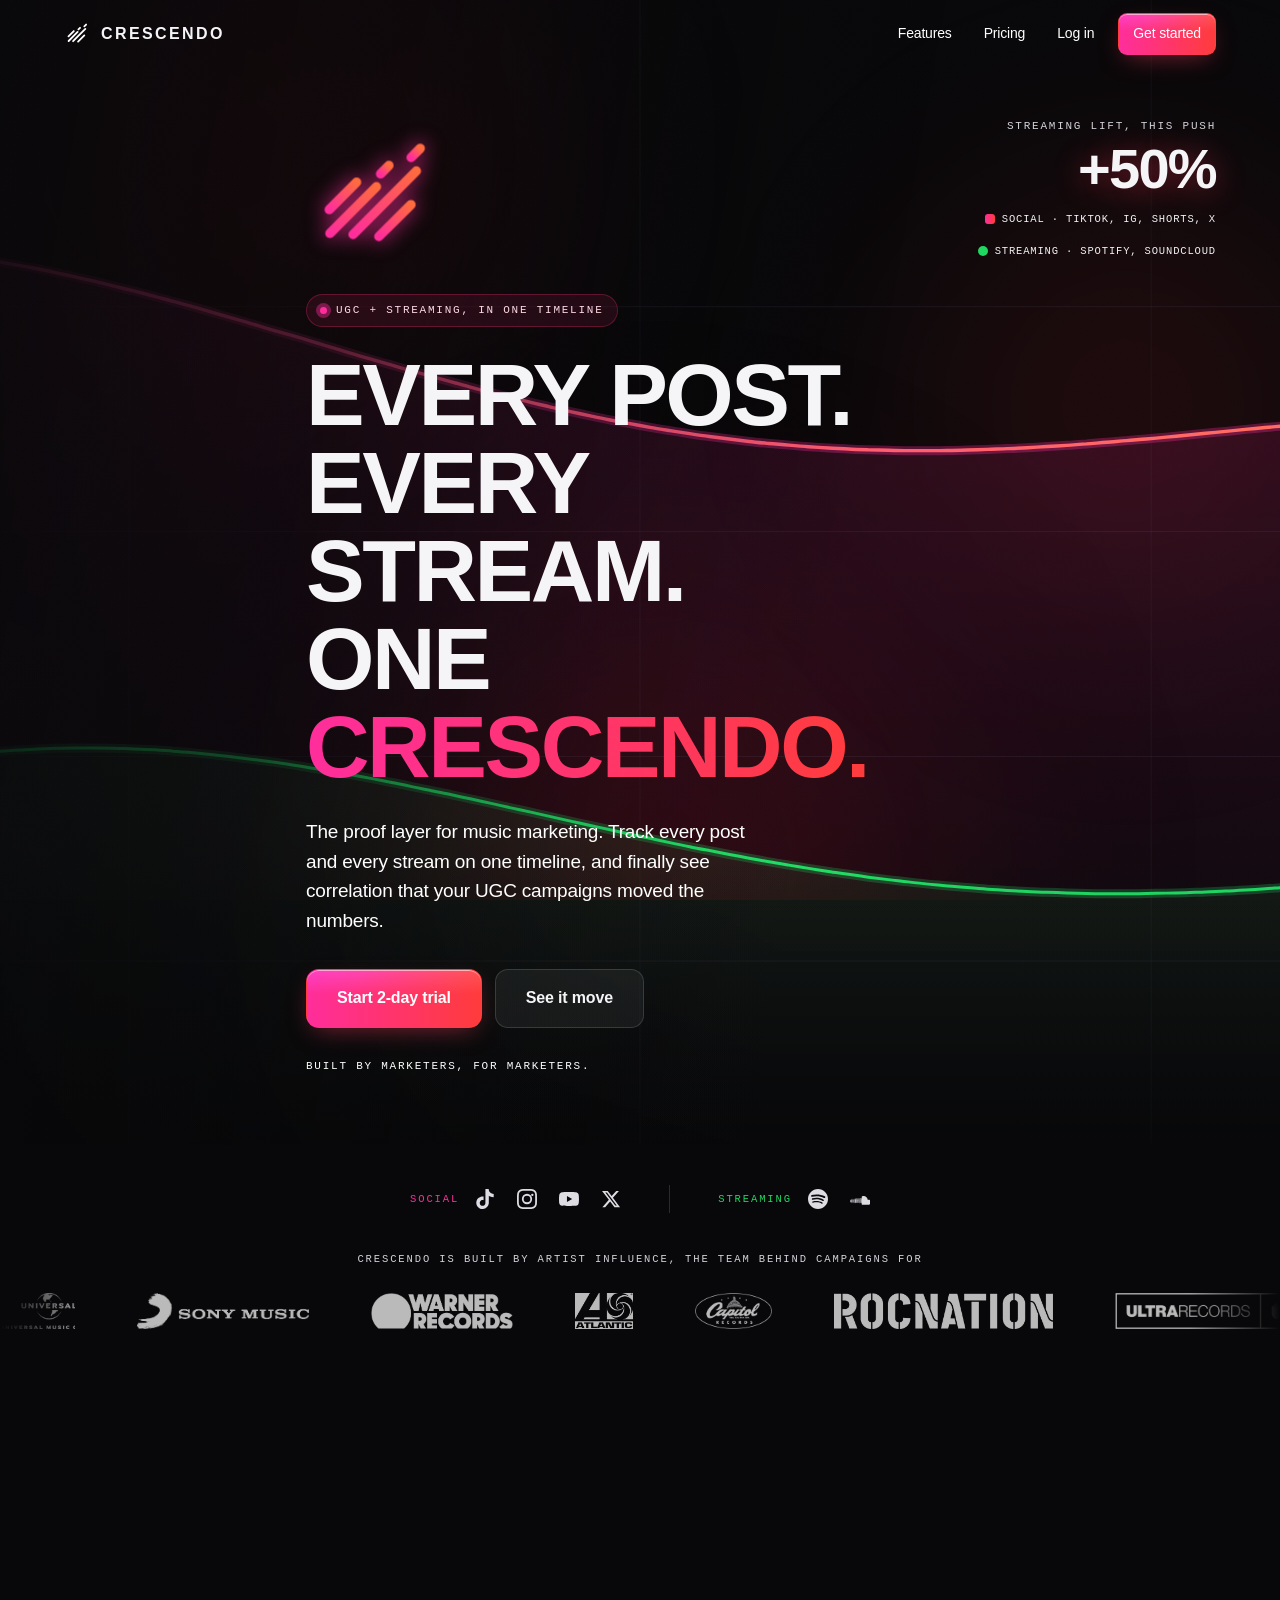
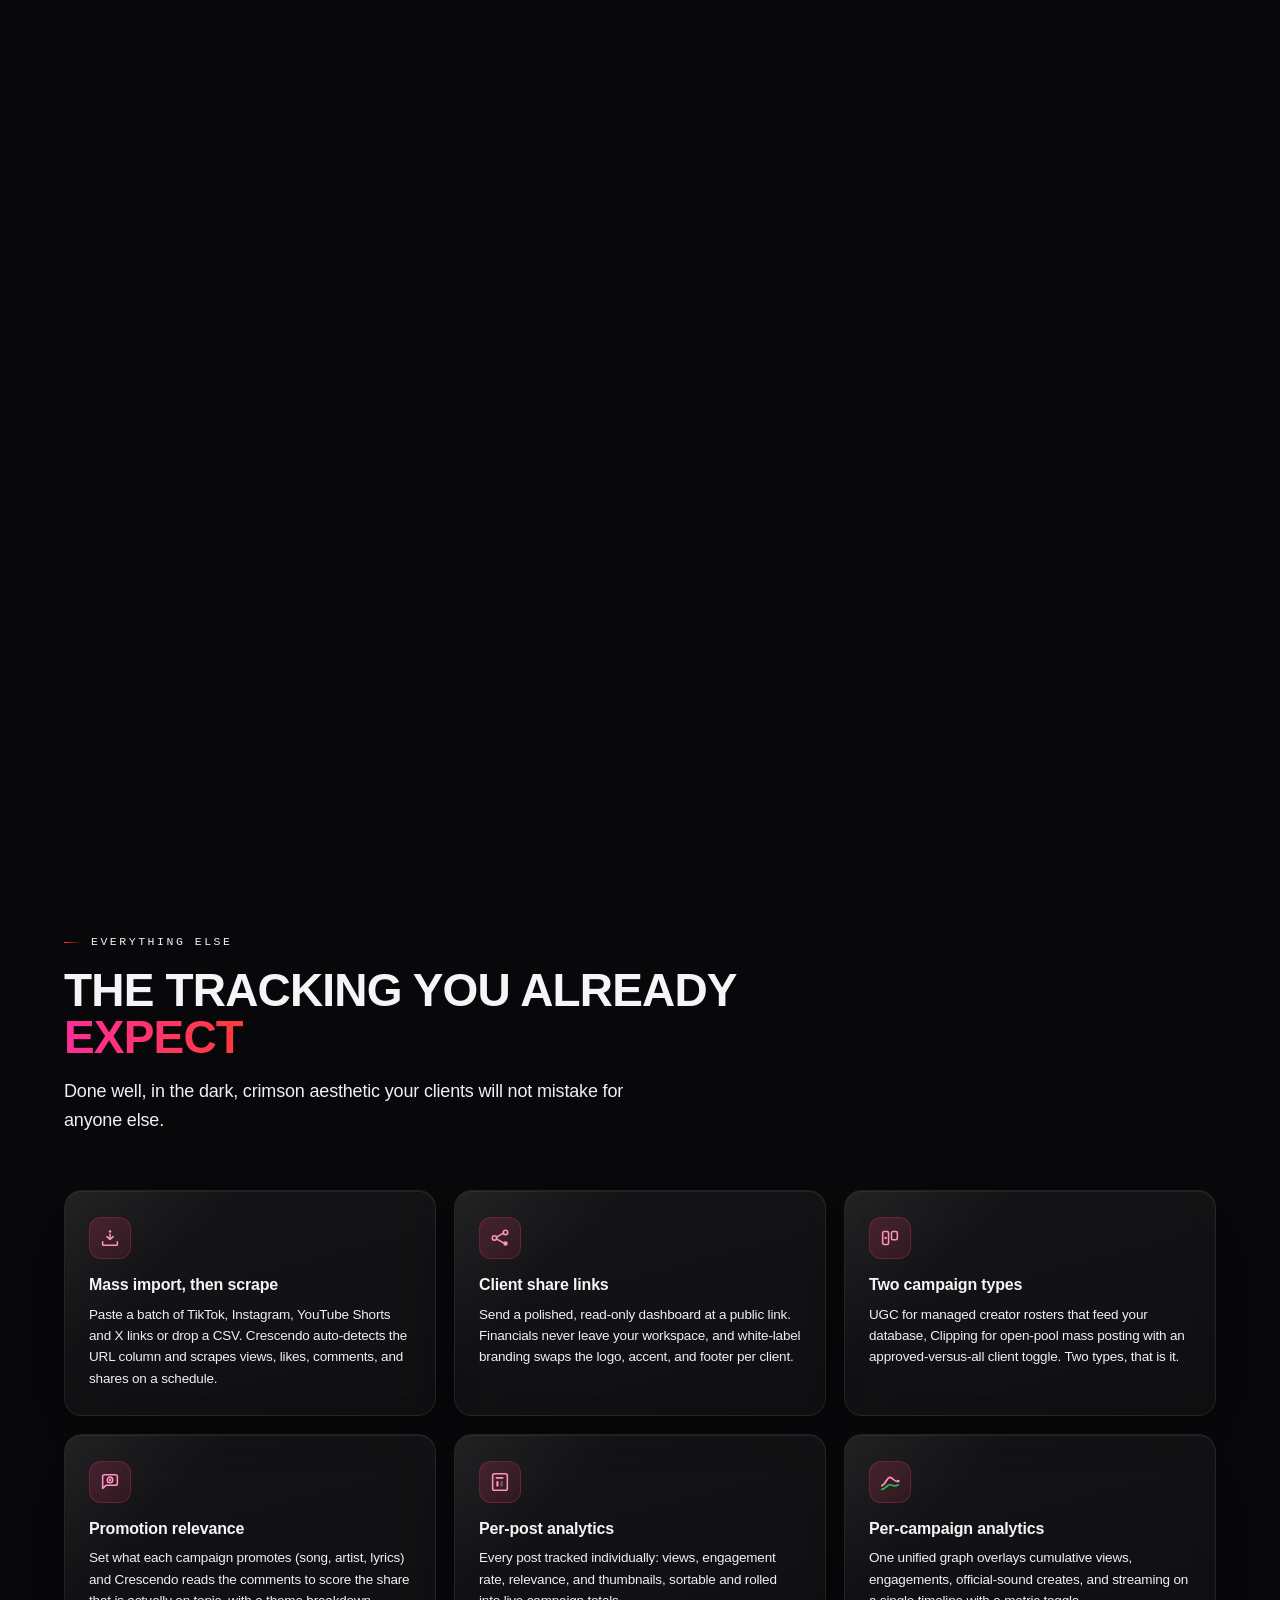
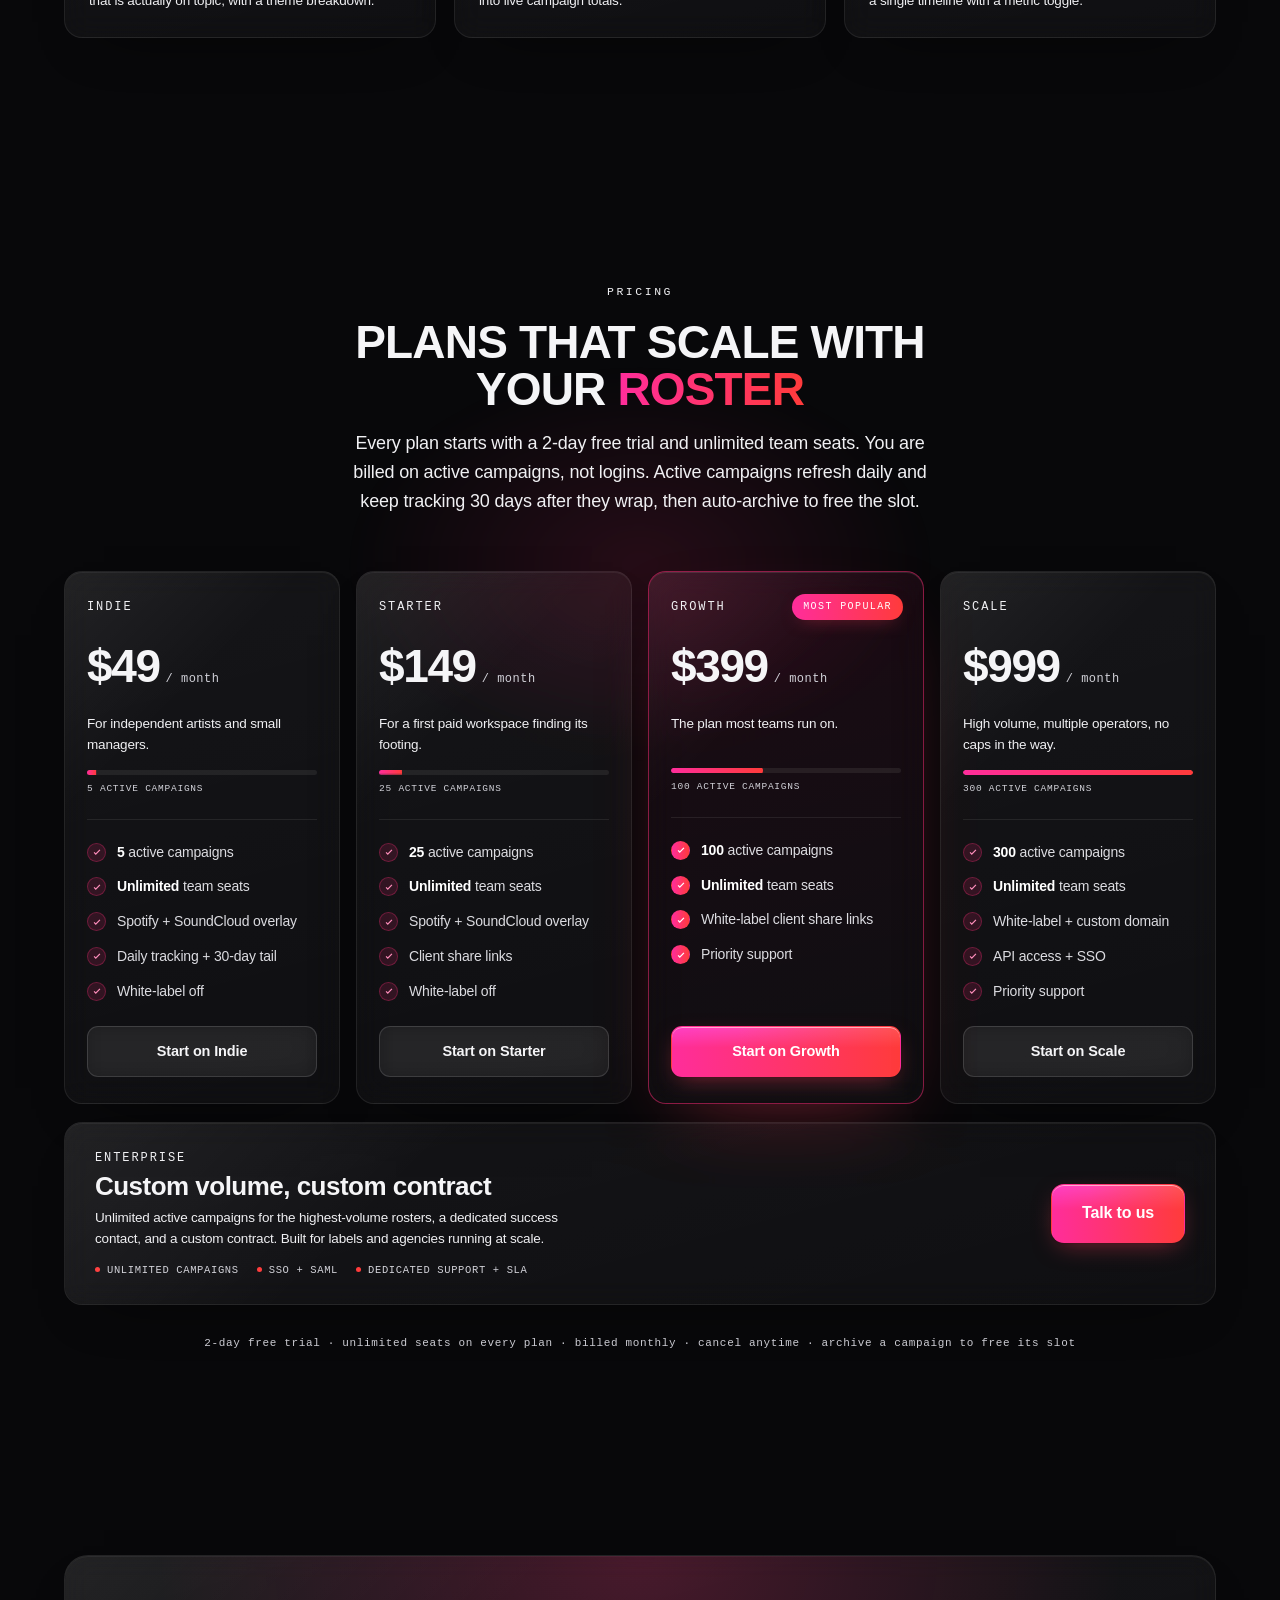
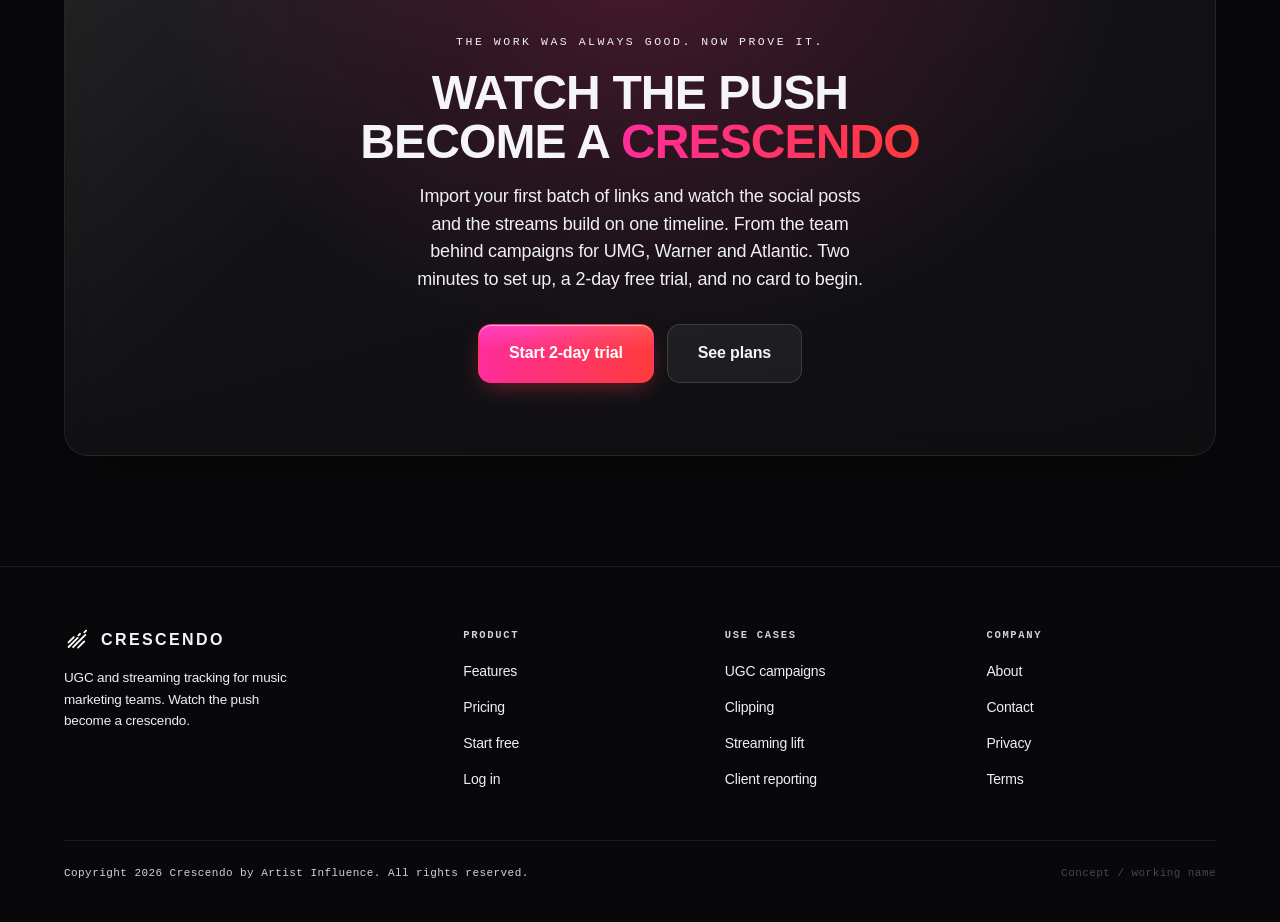
==== commit bef7258a: "Enlarge + dramatize hero logo mark; add real favicon files - Hero mark ~2x larger with scale-in pop," ====
--- a/index.html
+++ b/index.html
@@ -4,7 +4,9 @@
 <meta charset="UTF-8" />
 <meta name="viewport" content="width=device-width, initial-scale=1, viewport-fit=cover" />
 <meta name="theme-color" content="#08080a" />
-<link rel="icon" href="data:image/svg+xml,%3Csvg%20xmlns='http://www.w3.org/2000/svg'%20viewBox='0%200%20100%20100'%3E%3Crect%20width='100'%20height='100'%20rx='24'%20fill='%2308080a'/%3E%3Cg%20fill='none'%20stroke='%23ff2d9b'%20stroke-width='8'%20stroke-linecap='round'%3E%3Cline%20x1='17.3'%20y1='59.2'%20x2='37.6'%20y2='38.8'/%3E%3Cline%20x1='17.8'%20y1='76.9'%20x2='52.4'%20y2='42.2'/%3E%3Cline%20x1='35'%20y1='77.7'%20x2='82.1'%20y2='30.5'/%3E%3Cline%20x1='54.2'%20y1='79.2'%20x2='78.1'%20y2='55.5'/%3E%3Cline%20x1='55.5'%20y1='32.6'%20x2='61.7'%20y2='26.3'/%3E%3Cline%20x1='78.2'%20y1='20.4'%20x2='85'%20y2='13.6'/%3E%3C/g%3E%3C/svg%3E" />
+<link rel="icon" href="/favicon.ico" sizes="any" />
+<link rel="icon" type="image/svg+xml" href="/favicon.svg" />
+<link rel="apple-touch-icon" href="/apple-touch-icon.png" />
 <meta property="og:type" content="website" />
 <meta property="og:url" content="https://crescendo-concept.vercel.app/" />
 <meta property="og:title" content="Crescendo — Watch the push become a crescendo" />
@@ -129,16 +131,22 @@
 .hero-trust{margin-top:30px;font-family:var(--mono);font-size:11px;letter-spacing:.16em;text-transform:uppercase;color:var(--faint)}
 .reveal-load{opacity:0;transform:translateY(16px);animation:loadIn .9s var(--ease) forwards}
 .reveal-load.d1{animation-delay:.05s}.reveal-load.d2{animation-delay:.15s}.reveal-load.d3{animation-delay:.25s}.reveal-load.d4{animation-delay:.35s}.reveal-load.d5{animation-delay:.5s}
-.hero-mark{width:clamp(48px,5.4vw,64px);height:auto;display:block;margin:0 0 24px;overflow:visible}
-.hero-mark .hm-halo line{stroke:#ff2d9b;stroke-width:14;stroke-linecap:round;opacity:0;animation:hmGlow 1.1s var(--ease) 1.15s forwards}
+.hero-mark{width:clamp(88px,10.5vw,140px);height:auto;display:block;margin:0 0 30px;overflow:visible;
+  transform-origin:left center;animation:hmPop 1.05s cubic-bezier(.34,1.45,.5,1) both}
+@keyframes hmPop{0%{transform:scale(.58)}100%{transform:scale(1)}}
+.hero-mark .hm-halo{filter:blur(7px)}
+.hero-mark .hm-halo line{stroke:#ff2d9b;stroke-width:9.5;stroke-linecap:round;opacity:0;
+  animation:hmGlow .9s var(--ease) .85s forwards, hmGlowPulse 3.2s ease-in-out 1.8s infinite}
 .hero-mark .hm-core line{stroke:url(#hmGrad);stroke-width:7;stroke-linecap:round;stroke-dasharray:var(--l);stroke-dashoffset:var(--l);
-  animation:hmDraw .62s cubic-bezier(.5,0,.2,1) var(--d) forwards, hmShim 3.6s ease-in-out calc(var(--d) + 1.9s) infinite}
+  animation:hmDraw .6s cubic-bezier(.5,0,.2,1) var(--d) forwards, hmShim 3.2s ease-in-out calc(var(--d) + 1.8s) infinite}
 @keyframes hmDraw{to{stroke-dashoffset:0}}
-@keyframes hmShim{0%,100%{opacity:1}48%{opacity:.58}}
-@keyframes hmGlow{to{opacity:.4}}
+@keyframes hmShim{0%,100%{opacity:1}48%{opacity:.62}}
+@keyframes hmGlow{to{opacity:.6}}
+@keyframes hmGlowPulse{0%,100%{opacity:.55}50%{opacity:.95}}
 @media (prefers-reduced-motion:reduce){
+  .hero-mark{animation:none;transform:none}
   .hero-mark .hm-core line{stroke-dashoffset:0;animation:none}
-  .hero-mark .hm-halo line{opacity:.4;animation:none}
+  .hero-mark .hm-halo line{opacity:.5;animation:none}
 }
 @keyframes loadIn{to{opacity:1;transform:none}}
 
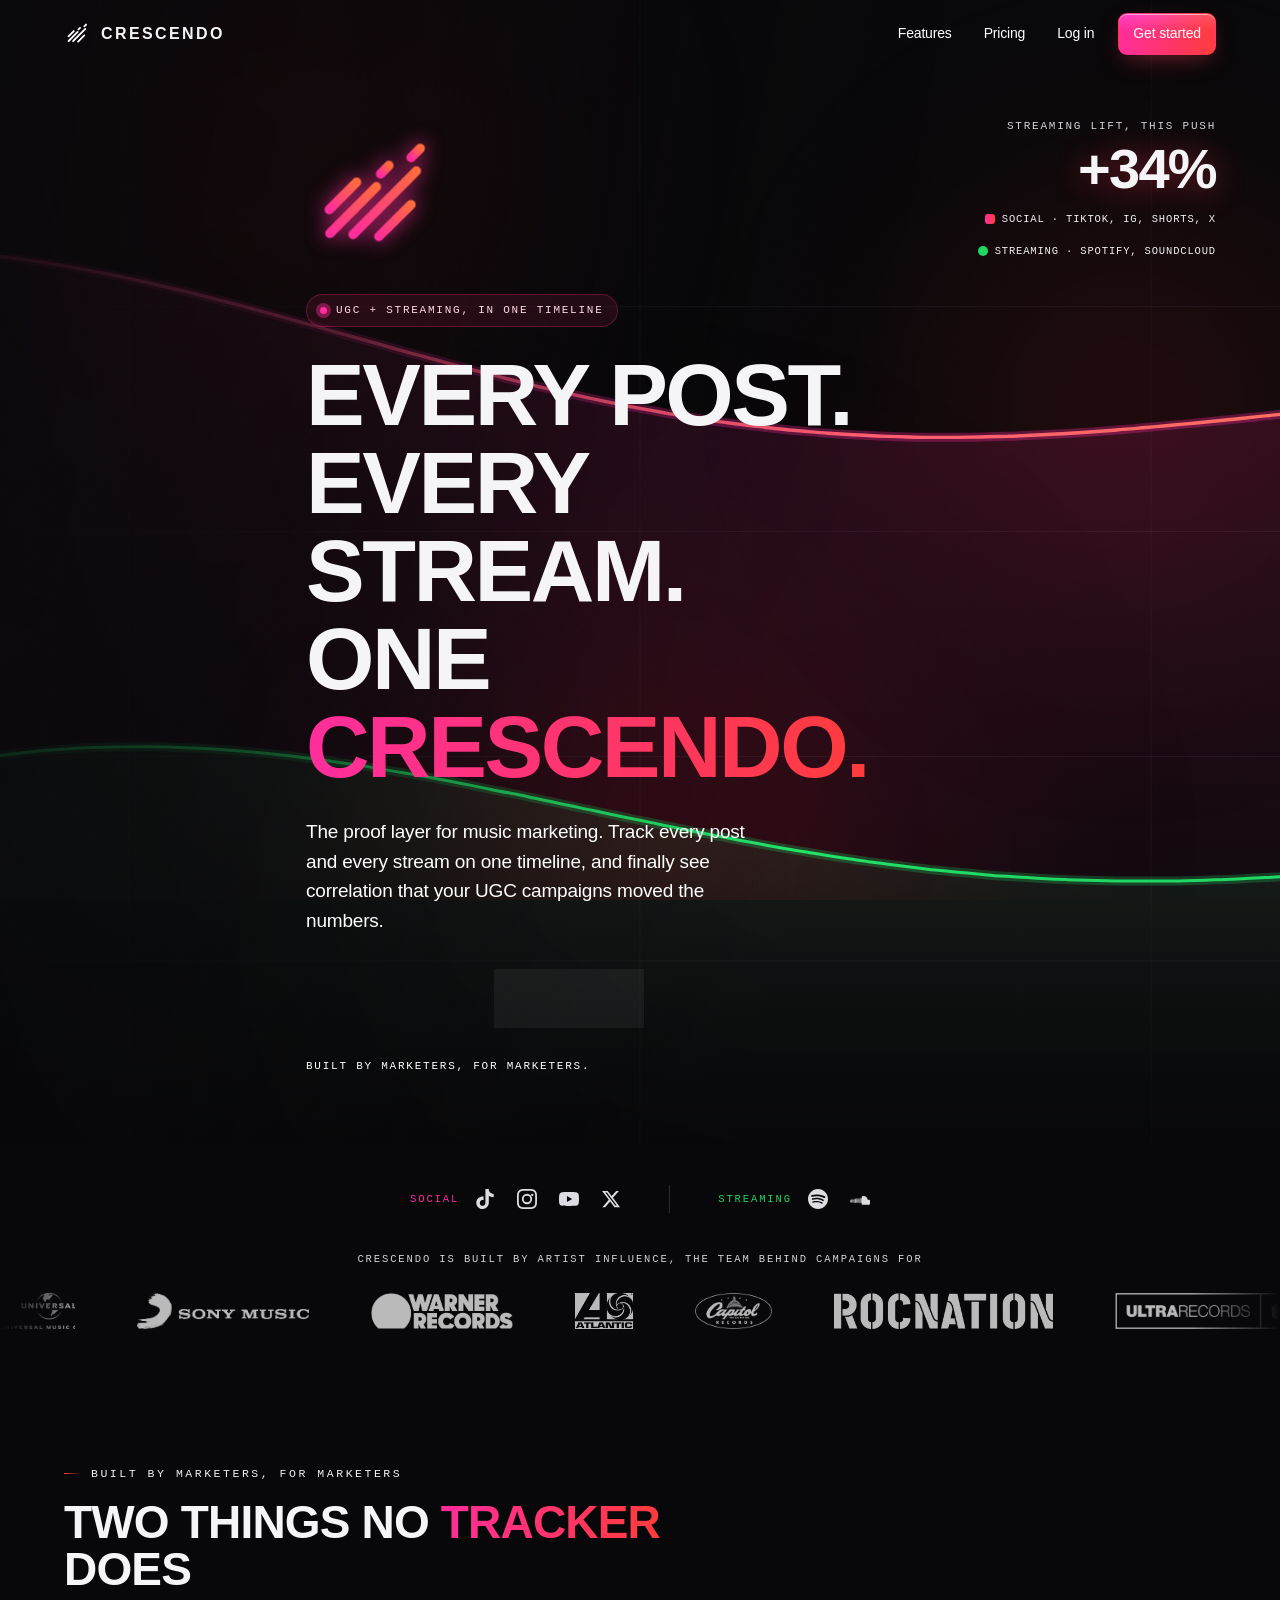
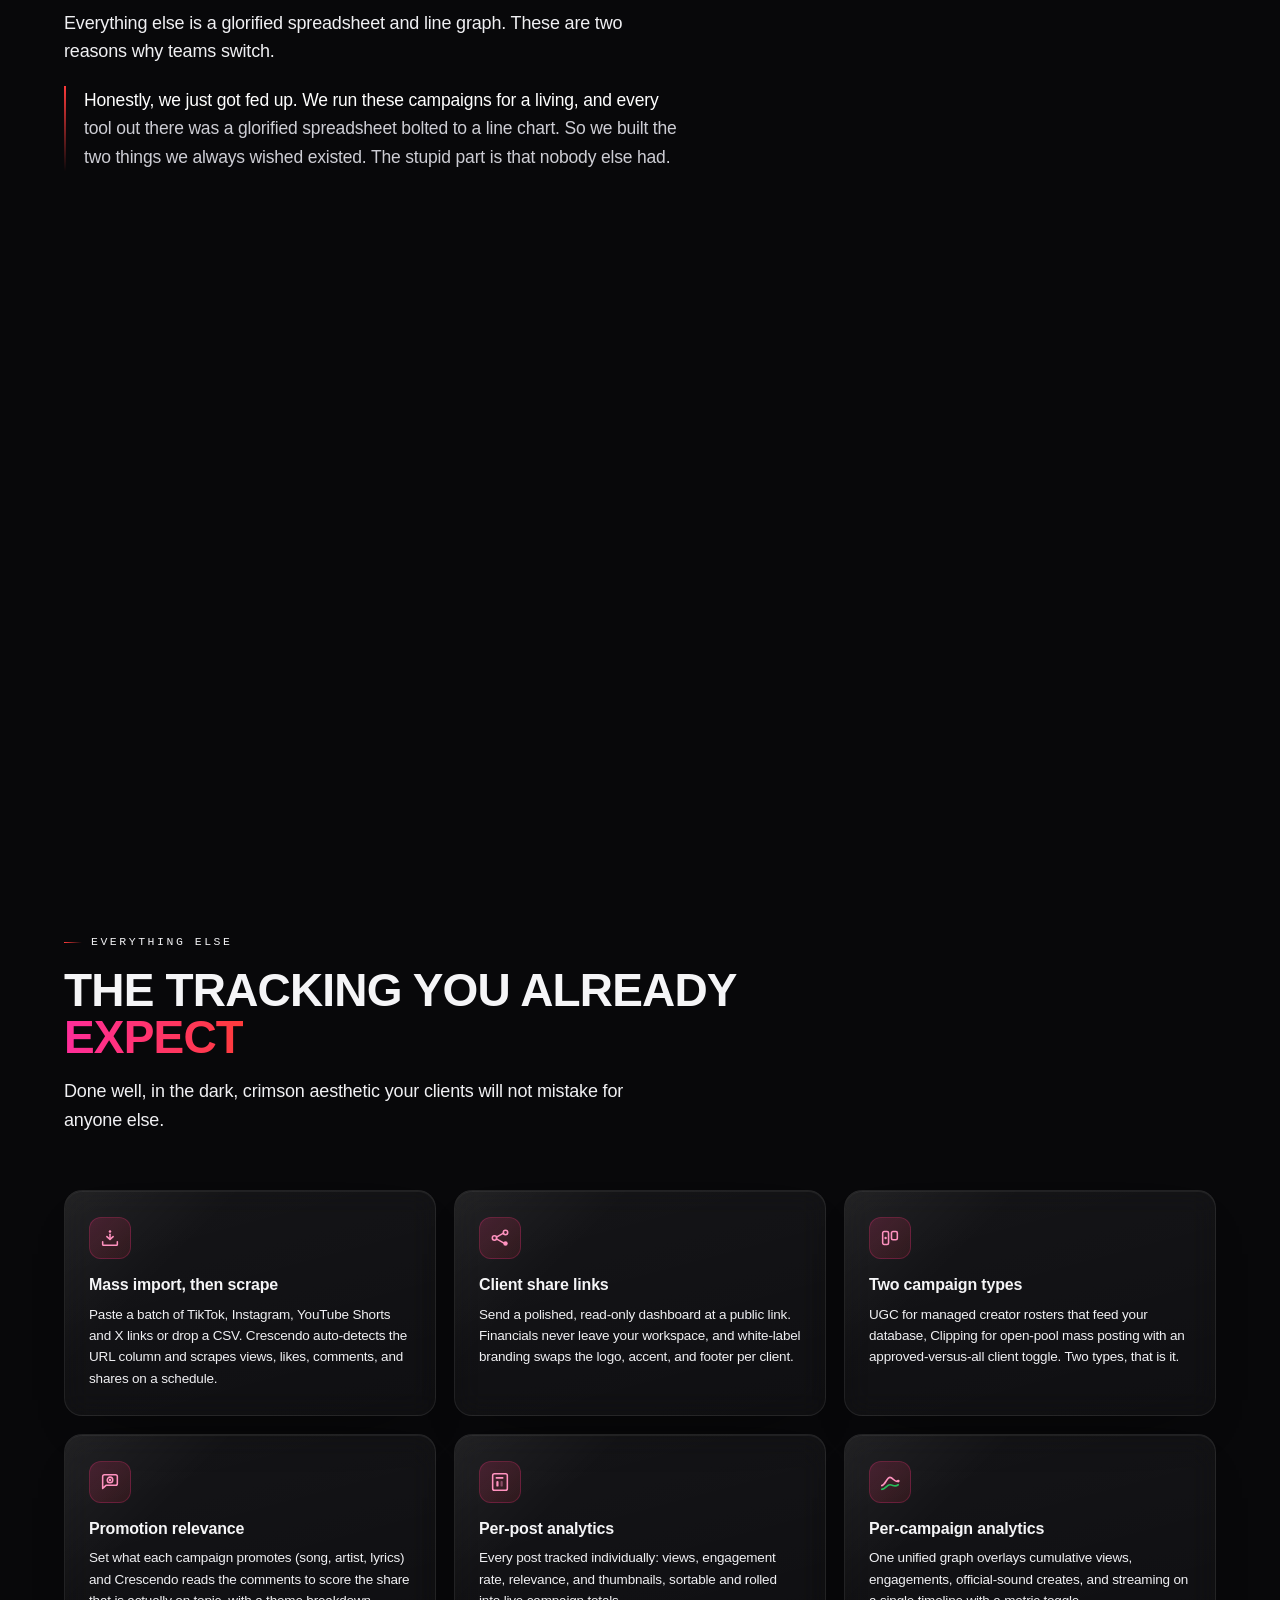
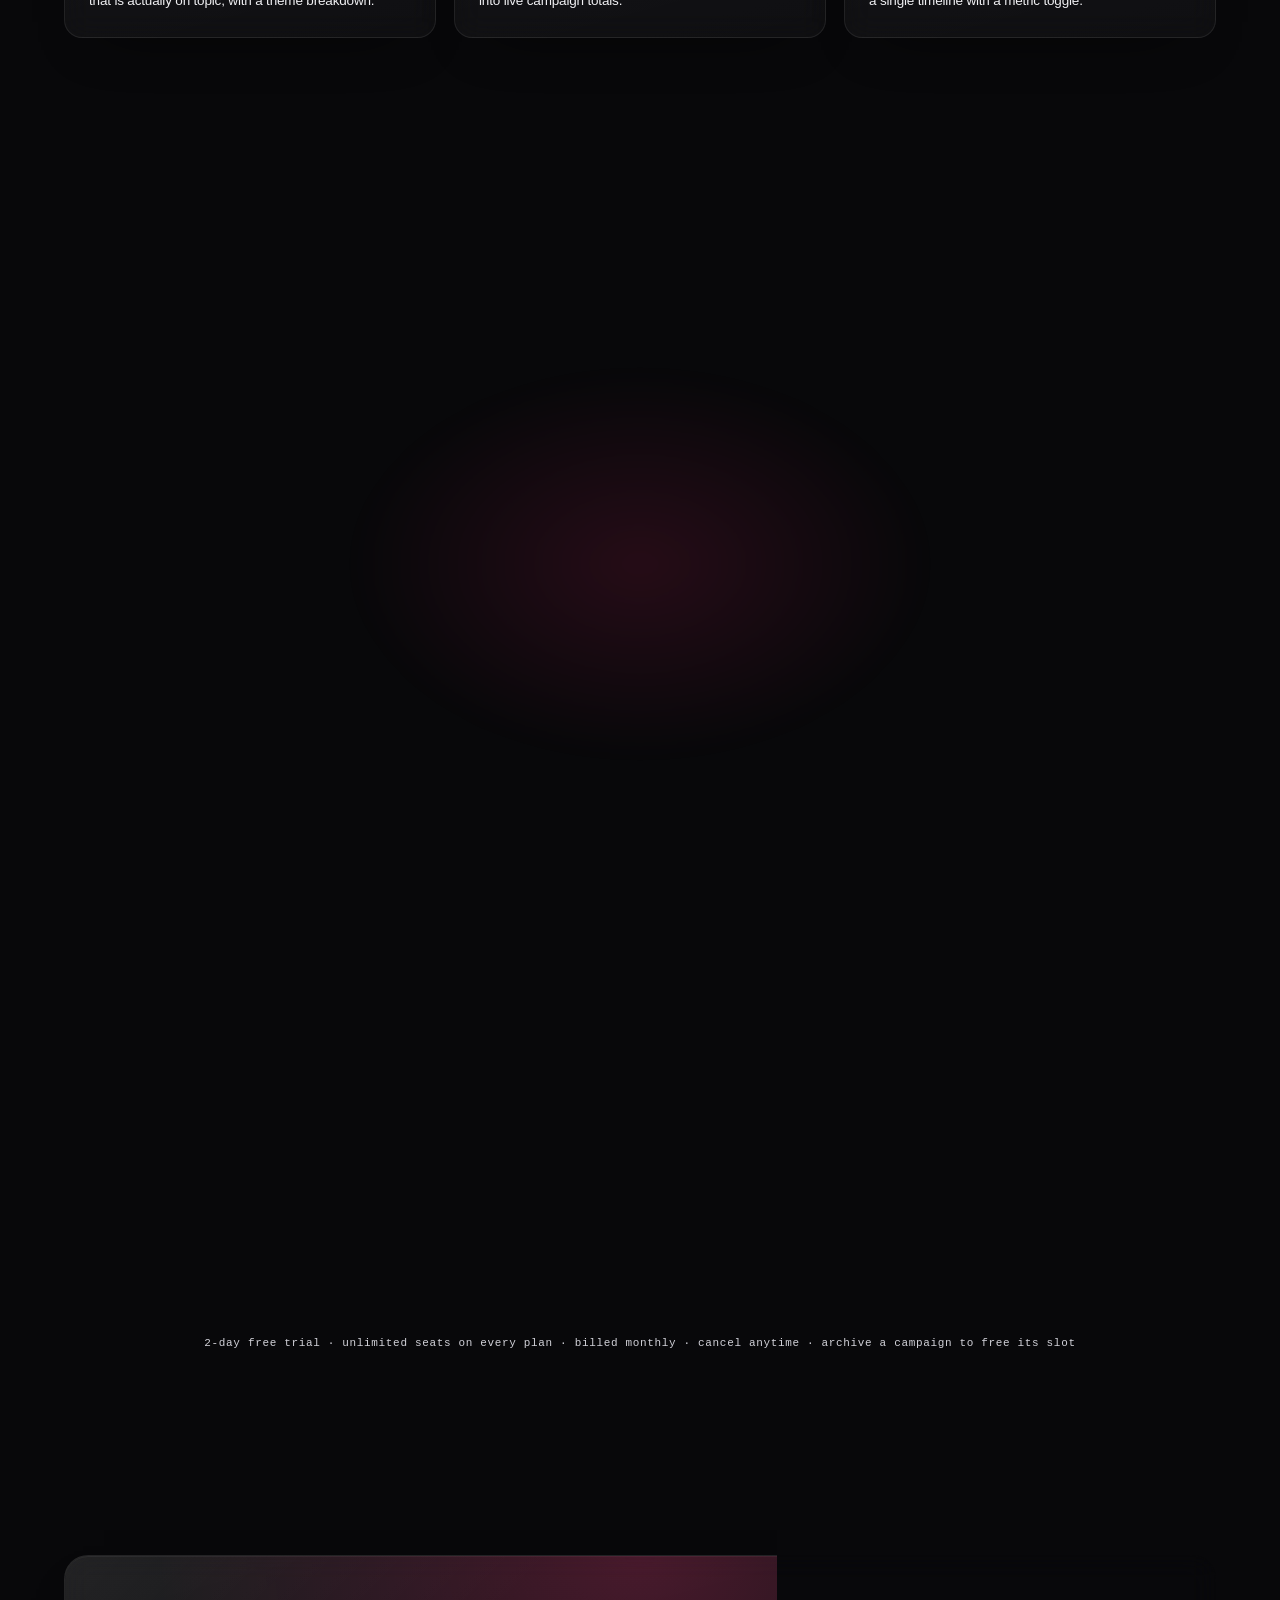
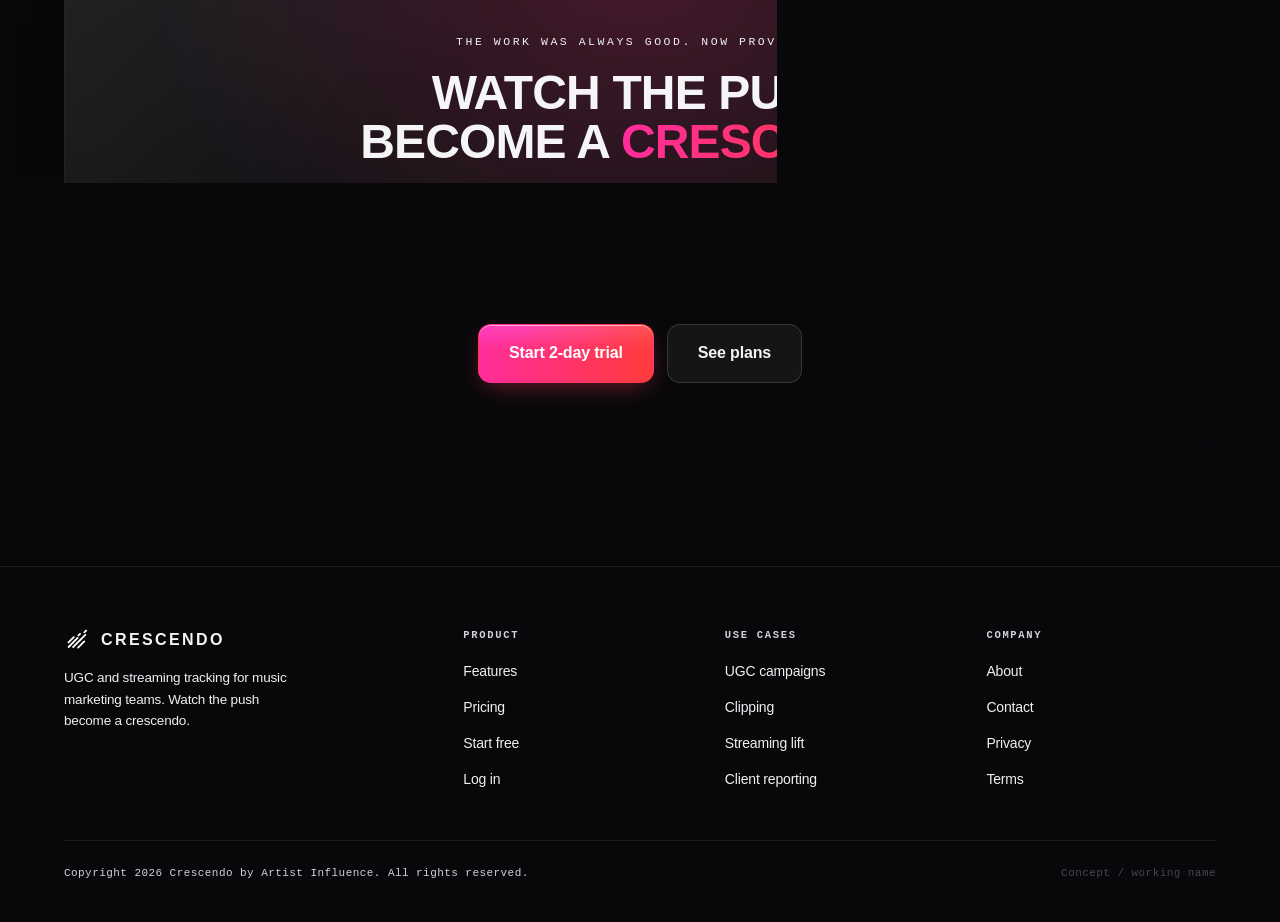
==== commit 968f1638: "Add fake checkout flow, login page, and dashboard stub - checkout.html: plan-aware order summary (?p" ====
--- a/index.html
+++ b/index.html
@@ -394,7 +394,7 @@
     <nav class="nav-links">
       <a class="nav-link" href="#features">Features</a>
       <a class="nav-link" href="#pricing">Pricing</a>
-      <a class="nav-link" href="#login">Log in</a>
+      <a class="nav-link" href="login.html">Log in</a>
       <a class="nav-link nav-cta btn btn-primary btn-sm" href="#pricing">Get started</a>
     </nav>
   </div>
@@ -453,7 +453,7 @@
     <h1 class="reveal-load d2">Every post.<br>Every stream.<br>One <span class="accent">crescendo.</span></h1>
     <p class="sub reveal-load d3">The proof layer for music marketing. Track every post and every stream on one timeline, and finally see correlation that your UGC campaigns moved the numbers.</p>
     <div class="hero-cta reveal-load d4">
-      <a class="btn btn-primary btn-lg" href="#pricing">Start 2-day trial</a>
+      <a class="btn btn-primary btn-lg" href="checkout.html?plan=growth">Start 2-day trial</a>
       <a class="btn btn-ghost btn-lg" href="#features">See it move</a>
     </div>
     <div class="hero-trust reveal-load d5">Built by marketers, for marketers.</div>
@@ -575,7 +575,7 @@
           <li><span class="ck"><svg viewBox="0 0 24 24"><path d="M5 13l4 4L19 7"/></svg></span><span>Daily tracking + 30-day tail</span></li>
           <li><span class="ck"><svg viewBox="0 0 24 24"><path d="M5 13l4 4L19 7"/></svg></span><span>White-label off</span></li>
         </ul>
-        <a class="btn btn-ghost btn-block t-cta" href="#start">Start on Indie</a>
+        <a class="btn btn-ghost btn-block t-cta" href="checkout.html?plan=indie">Start on Indie</a>
       </article>
       <article class="glass tier r d2">
         <span class="t-name">Starter</span>
@@ -590,7 +590,7 @@
           <li><span class="ck"><svg viewBox="0 0 24 24"><path d="M5 13l4 4L19 7"/></svg></span><span>Client share links</span></li>
           <li><span class="ck"><svg viewBox="0 0 24 24"><path d="M5 13l4 4L19 7"/></svg></span><span>White-label off</span></li>
         </ul>
-        <a class="btn btn-ghost btn-block t-cta" href="#start">Start on Starter</a>
+        <a class="btn btn-ghost btn-block t-cta" href="checkout.html?plan=starter">Start on Starter</a>
       </article>
       <article class="glass tier popular r d3">
         <span class="ribbon">Most Popular</span>
@@ -604,7 +604,7 @@
           <li><span class="ck"><svg viewBox="0 0 24 24"><path d="M5 13l4 4L19 7"/></svg></span><span><b>Unlimited</b> team seats</span></li>
           <li><span class="ck"><svg viewBox="0 0 24 24"><path d="M5 13l4 4L19 7"/></svg></span><span>White-label client share links</span></li>          <li><span class="ck"><svg viewBox="0 0 24 24"><path d="M5 13l4 4L19 7"/></svg></span><span>Priority support</span></li>
         </ul>
-        <a class="btn btn-primary btn-block t-cta" href="#start">Start on Growth</a>
+        <a class="btn btn-primary btn-block t-cta" href="checkout.html?plan=growth">Start on Growth</a>
       </article>
       <article class="glass tier r d4">
         <span class="t-name">Scale</span>
@@ -619,7 +619,7 @@
           <li><span class="ck"><svg viewBox="0 0 24 24"><path d="M5 13l4 4L19 7"/></svg></span><span>API access + SSO</span></li>
           <li><span class="ck"><svg viewBox="0 0 24 24"><path d="M5 13l4 4L19 7"/></svg></span><span>Priority support</span></li>
         </ul>
-        <a class="btn btn-ghost btn-block t-cta" href="#start">Start on Scale</a>
+        <a class="btn btn-ghost btn-block t-cta" href="checkout.html?plan=scale">Start on Scale</a>
       </article>
     </div>
     <div class="glass enterprise r">
@@ -629,7 +629,7 @@
         <p>Unlimited active campaigns for the highest-volume rosters, a dedicated success contact, and a custom contract. Built for labels and agencies running at scale.</p>
         <div class="ent-feats"><span><i></i>Unlimited campaigns</span><span><i></i>SSO + SAML</span><span><i></i>Dedicated support + SLA</span></div>
       </div>
-      <div class="ent-r"><a class="btn btn-primary btn-lg" href="#start">Talk to us</a></div>
+      <div class="ent-r"><a class="btn btn-primary btn-lg" href="mailto:tribe@artistinfluence.com?subject=Crescendo%20Enterprise%20inquiry">Talk to us</a></div>
     </div>
     <p class="pricing-note">2-day free trial · unlimited seats on every plan · billed monthly · cancel anytime · archive a campaign to free its slot</p>
   </div>
@@ -641,7 +641,7 @@
       <span class="eyebrow center" style="margin-bottom:18px">The work was always good. Now prove it.</span>
       <h2>Watch the push<br>become a <span class="accent">crescendo</span></h2>
       <p>Import your first batch of links and watch the social posts and the streams build on one timeline. From the team behind campaigns for UMG, Warner and Atlantic. Two minutes to set up, a 2-day free trial, and no card to begin.</p>
-      <div class="hero-cta"><a class="btn btn-primary btn-lg" href="#pricing">Start 2-day trial</a><a class="btn btn-ghost btn-lg" href="#pricing">See plans</a></div>
+      <div class="hero-cta"><a class="btn btn-primary btn-lg" href="checkout.html?plan=growth">Start 2-day trial</a><a class="btn btn-ghost btn-lg" href="#pricing">See plans</a></div>
     </div>
   </div>
 </section>
@@ -656,9 +656,9 @@
         </a>
         <p class="blurb">UGC and streaming tracking for music marketing teams. Watch the push become a crescendo.</p>
       </div>
-      <div><h4>Product</h4><ul><li><a href="#features">Features</a></li><li><a href="#pricing">Pricing</a></li><li><a href="#start">Start free</a></li><li><a href="#login">Log in</a></li></ul></div>
+      <div><h4>Product</h4><ul><li><a href="#features">Features</a></li><li><a href="#pricing">Pricing</a></li><li><a href="checkout.html?plan=indie">Start free</a></li><li><a href="login.html">Log in</a></li></ul></div>
       <div><h4>Use cases</h4><ul><li><a href="#">UGC campaigns</a></li><li><a href="#">Clipping</a></li><li><a href="#">Streaming lift</a></li><li><a href="#">Client reporting</a></li></ul></div>
-      <div><h4>Company</h4><ul><li><a href="#">About</a></li><li><a href="#">Contact</a></li><li><a href="#">Privacy</a></li><li><a href="#">Terms</a></li></ul></div>
+      <div><h4>Company</h4><ul><li><a href="#">About</a></li><li><a href="mailto:tribe@artistinfluence.com">Contact</a></li><li><a href="#">Privacy</a></li><li><a href="#">Terms</a></li></ul></div>
     </div>
     <div class="foot-bottom">
       <small>Copyright 2026 Crescendo by Artist Influence. All rights reserved.</small>
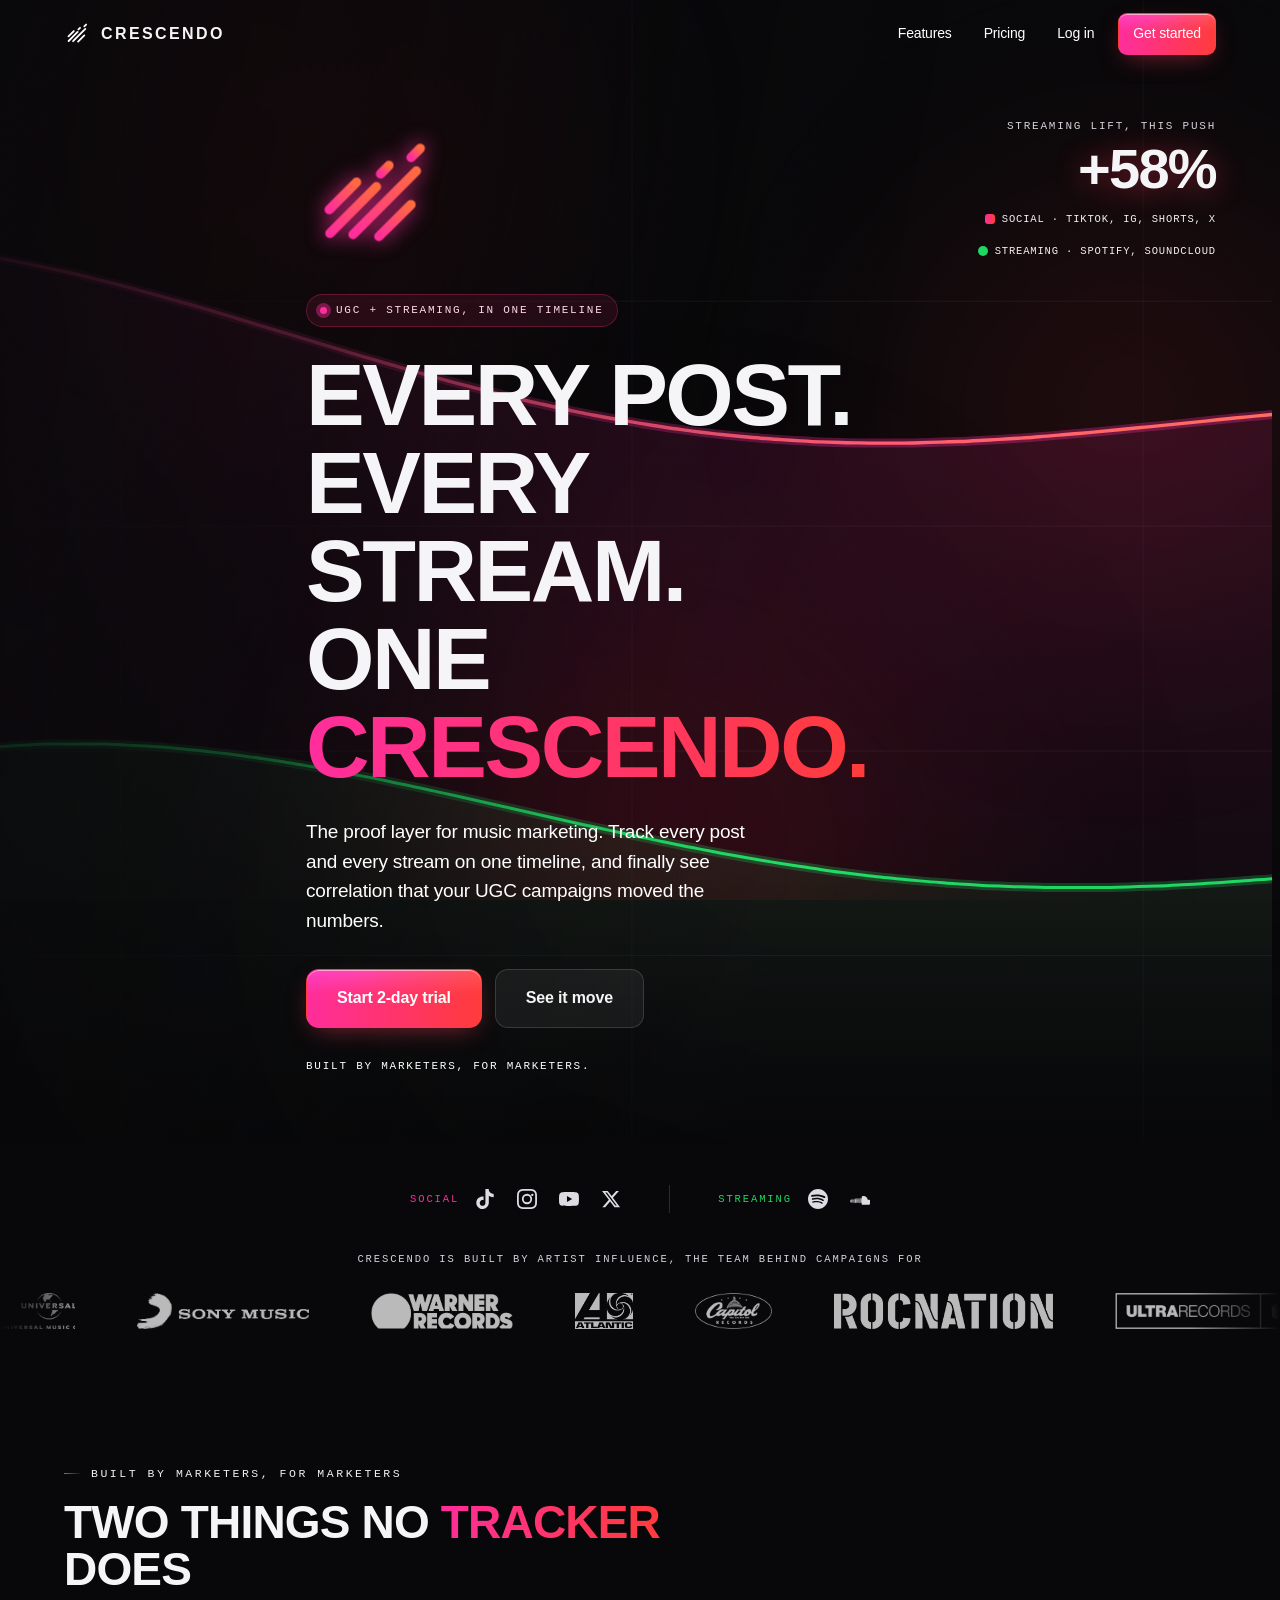
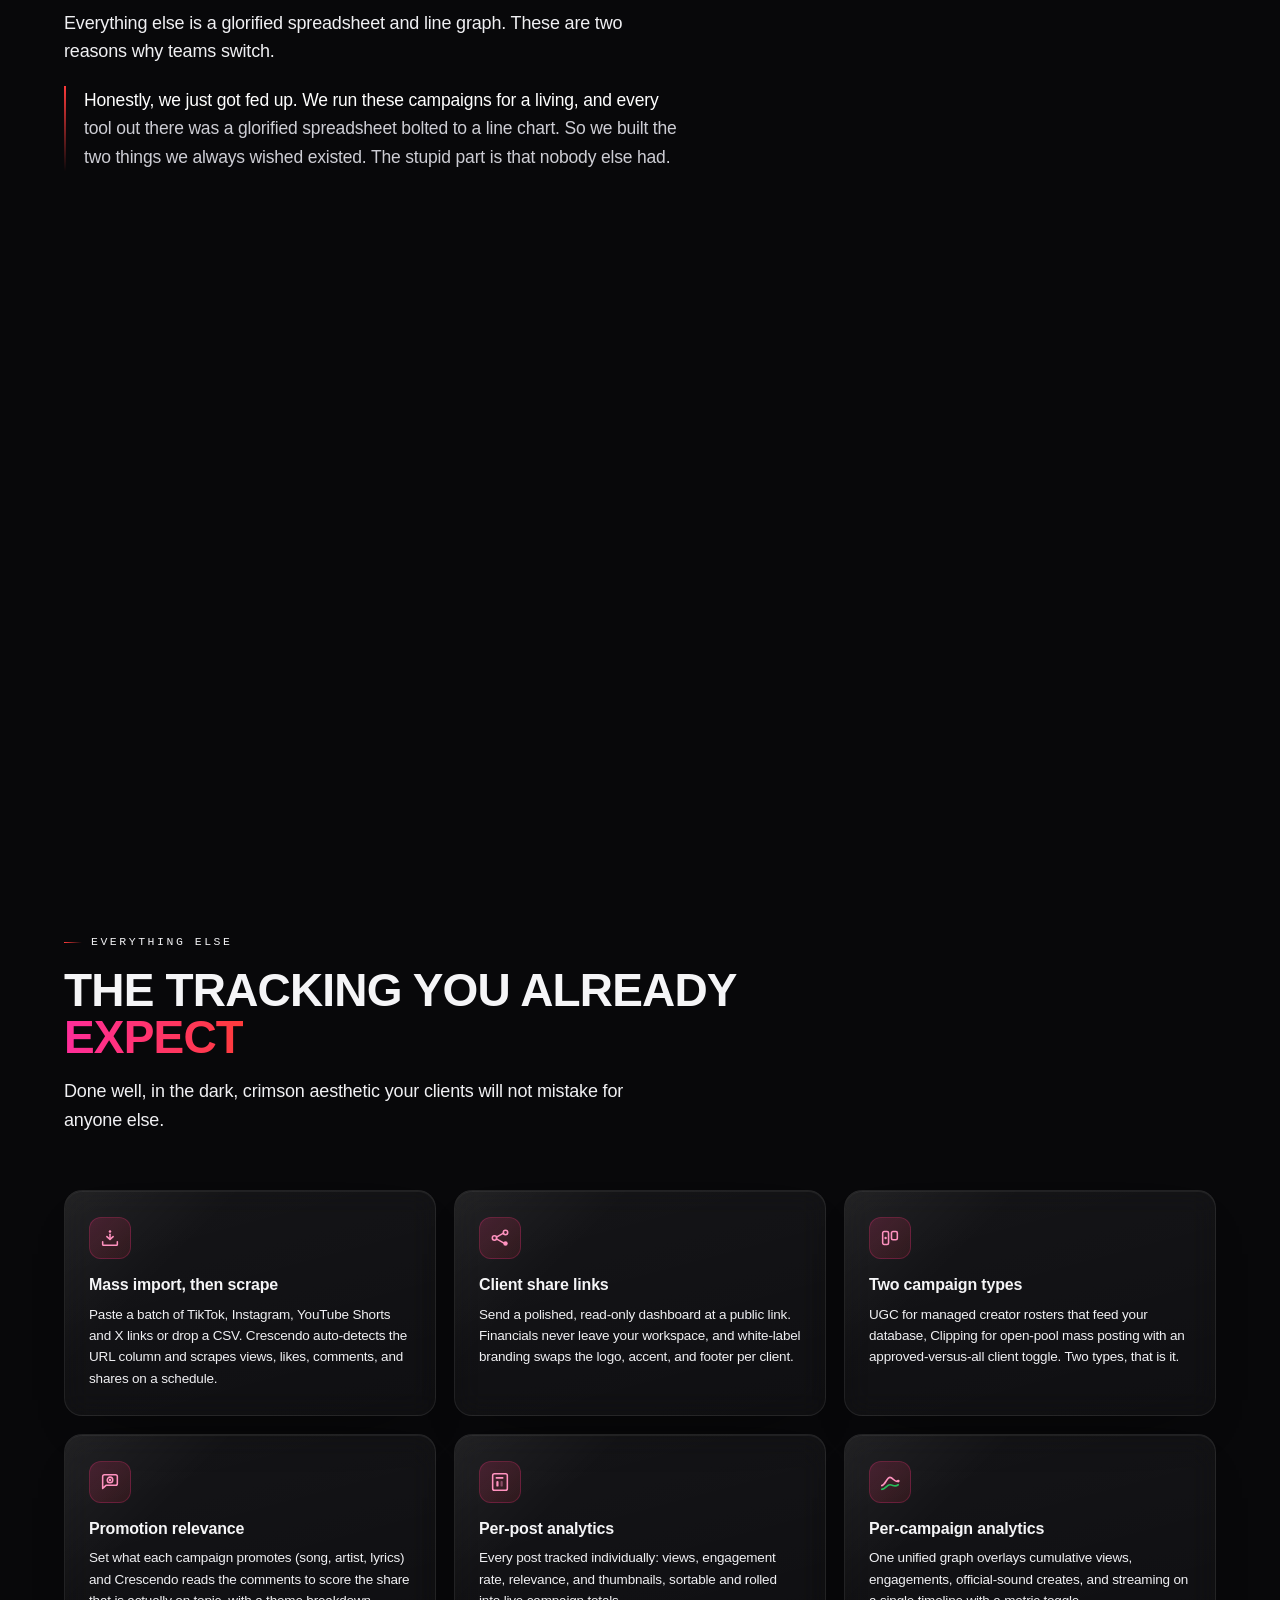
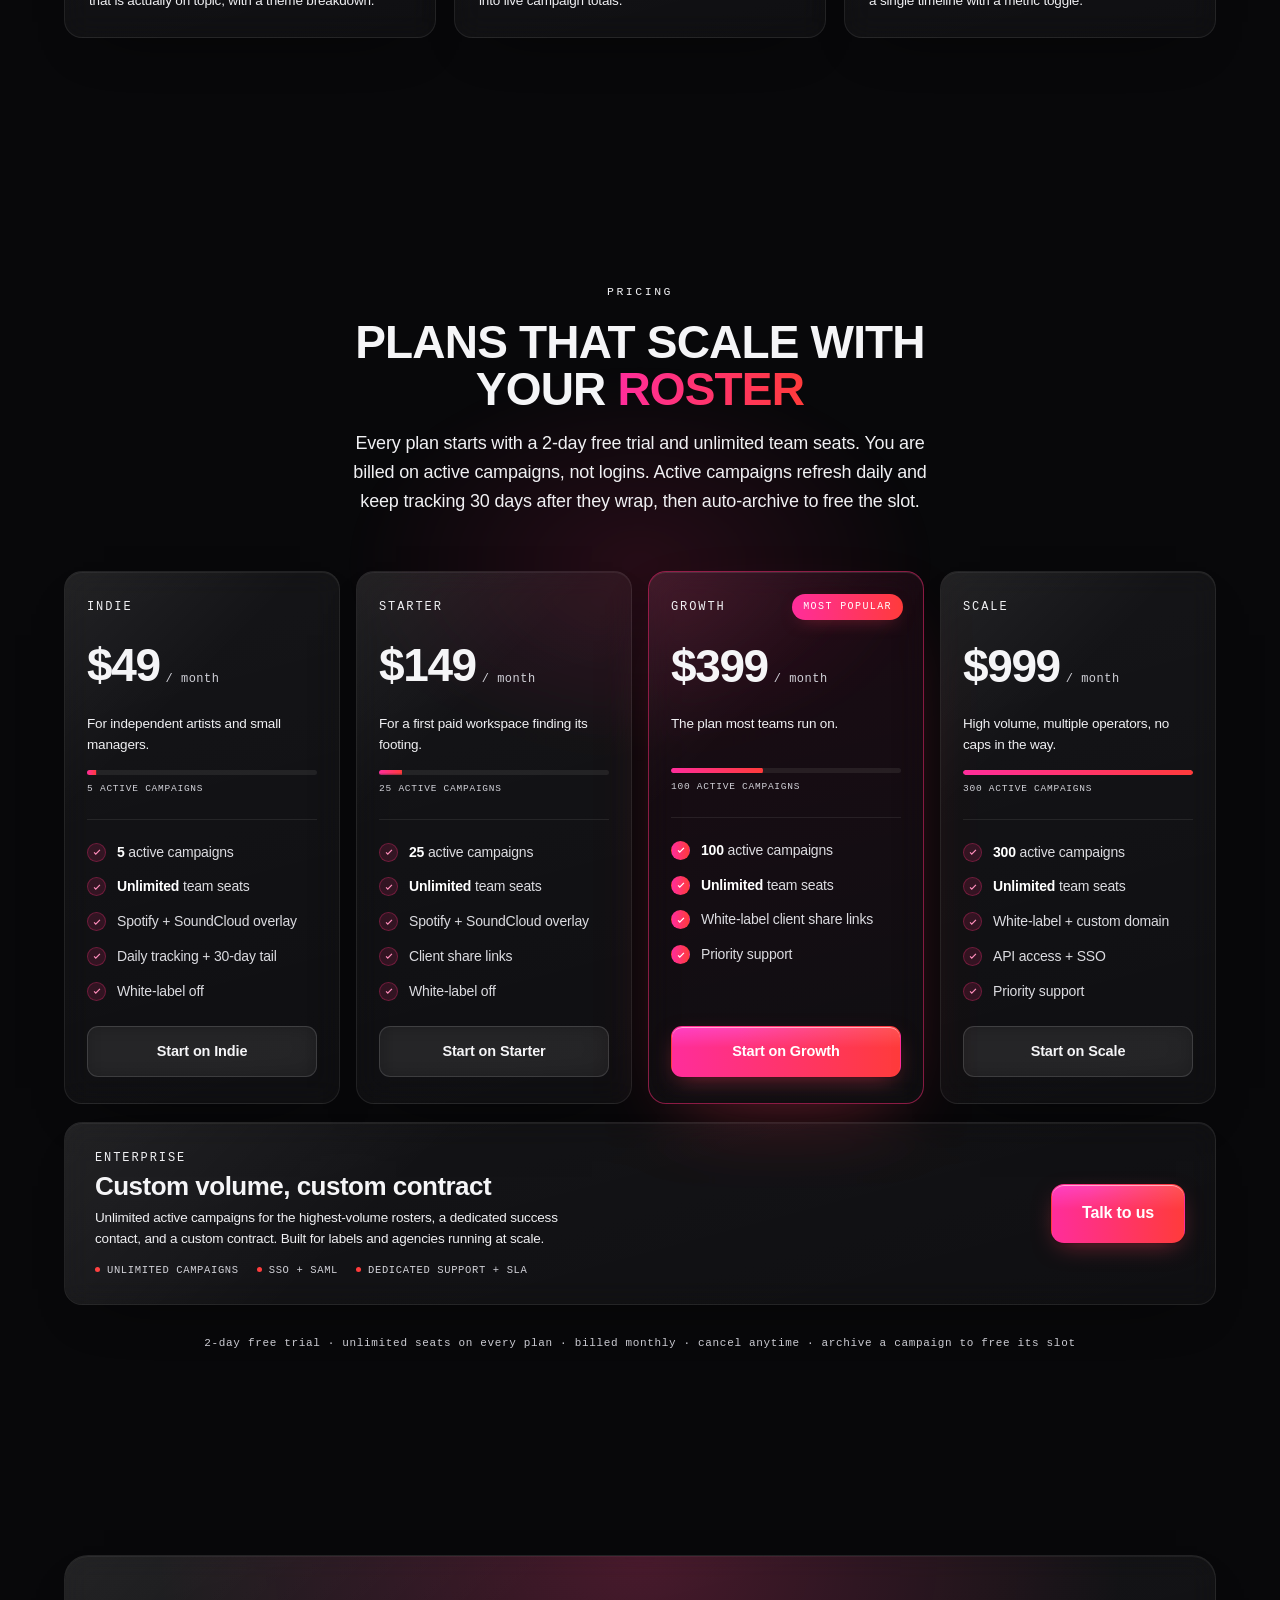
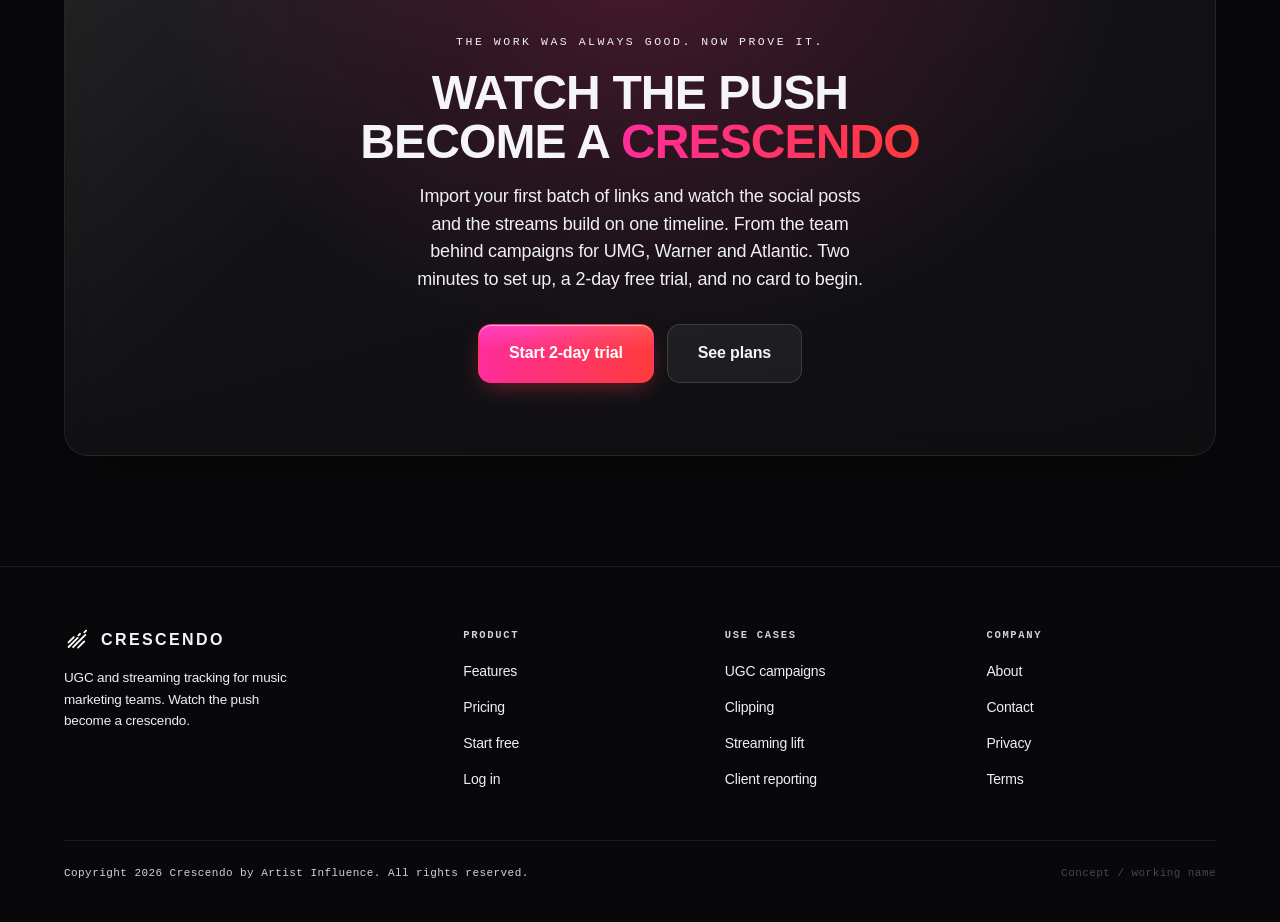
==== commit c59a2829: "Fix mobile visualizer + add Privacy Policy and Terms - Mobile: give hero chart a dedicated full-widt" ====
--- a/index.html
+++ b/index.html
@@ -158,6 +158,17 @@
 .legend span{display:inline-flex;align-items:center;gap:7px}
 .legend i{width:10px;height:10px;border-radius:3px;display:block}
 .legend .l-u{background:var(--grad)} .legend .l-s{background:var(--green);border-radius:50%}
+/* mobile: give the chart a dedicated full-width band so the left-to-right growth is visible */
+@media (max-width:640px){
+  .graphwrap{inset:auto;top:0;left:0;right:0;height:232px;clip-path:none!important;animation:none!important}
+  .scrim{inset:auto;top:0;left:0;right:0;height:240px;
+    background:linear-gradient(180deg,rgba(8,8,10,.8) 0%,rgba(8,8,10,.1) 15%,transparent 33%,transparent 52%,rgba(8,8,10,.72) 82%,var(--bg) 100%)}
+  .hero-content{margin:0;padding:254px clamp(20px,6vw,56px) 56px;max-width:none}
+  .kpi{top:70px;right:16px}
+  .kpi .k-lab{font-size:9.5px;letter-spacing:.1em}
+  .kpi .k-val{font-size:30px}
+  .kpi .legend{display:none}
+}
 .chip{position:absolute;z-index:6;display:flex;align-items:center;gap:9px;padding:9px 13px;border-radius:13px;
   background:rgba(14,14,17,.85);border:1px solid var(--border-2);backdrop-filter:blur(10px);
   box-shadow:0 18px 40px -22px rgba(0,0,0,.9);font-size:12px;white-space:nowrap;opacity:0;transform:translateY(8px) scale(.96)}
@@ -658,7 +669,7 @@
       </div>
       <div><h4>Product</h4><ul><li><a href="#features">Features</a></li><li><a href="#pricing">Pricing</a></li><li><a href="checkout.html?plan=indie">Start free</a></li><li><a href="login.html">Log in</a></li></ul></div>
       <div><h4>Use cases</h4><ul><li><a href="#">UGC campaigns</a></li><li><a href="#">Clipping</a></li><li><a href="#">Streaming lift</a></li><li><a href="#">Client reporting</a></li></ul></div>
-      <div><h4>Company</h4><ul><li><a href="#">About</a></li><li><a href="mailto:tribe@artistinfluence.com">Contact</a></li><li><a href="#">Privacy</a></li><li><a href="#">Terms</a></li></ul></div>
+      <div><h4>Company</h4><ul><li><a href="#">About</a></li><li><a href="mailto:tribe@artistinfluence.com">Contact</a></li><li><a href="/privacy.html">Privacy</a></li><li><a href="/terms.html">Terms</a></li></ul></div>
     </div>
     <div class="foot-bottom">
       <small>Copyright 2026 Crescendo by Artist Influence. All rights reserved.</small>
@@ -740,6 +751,10 @@
   }
   makeChart('heroChart',{w:1000,h:560,top:72,bot:42,trend:0.2,T0:14,Tcap:450,speed:0.0048,orb:6,n:104});
   makeChart('miniChart',{w:320,h:132,top:18,bot:14,trend:0.2,T0:10,Tcap:260,speed:0.006,orb:3.4,n:64});
+  // mobile shows the chart in a full-width band: stretch to fill it (full left-to-right growth visible) instead of slice-cropping the middle
+  (function(){var hc=document.getElementById('heroChart');if(!hc)return;
+    function setPAR(){hc.setAttribute('preserveAspectRatio', innerWidth<=640?'none':'xMidYMax slice');}
+    setPAR(); addEventListener('resize',setPAR,{passive:true});})();
 
 })();
 </script>
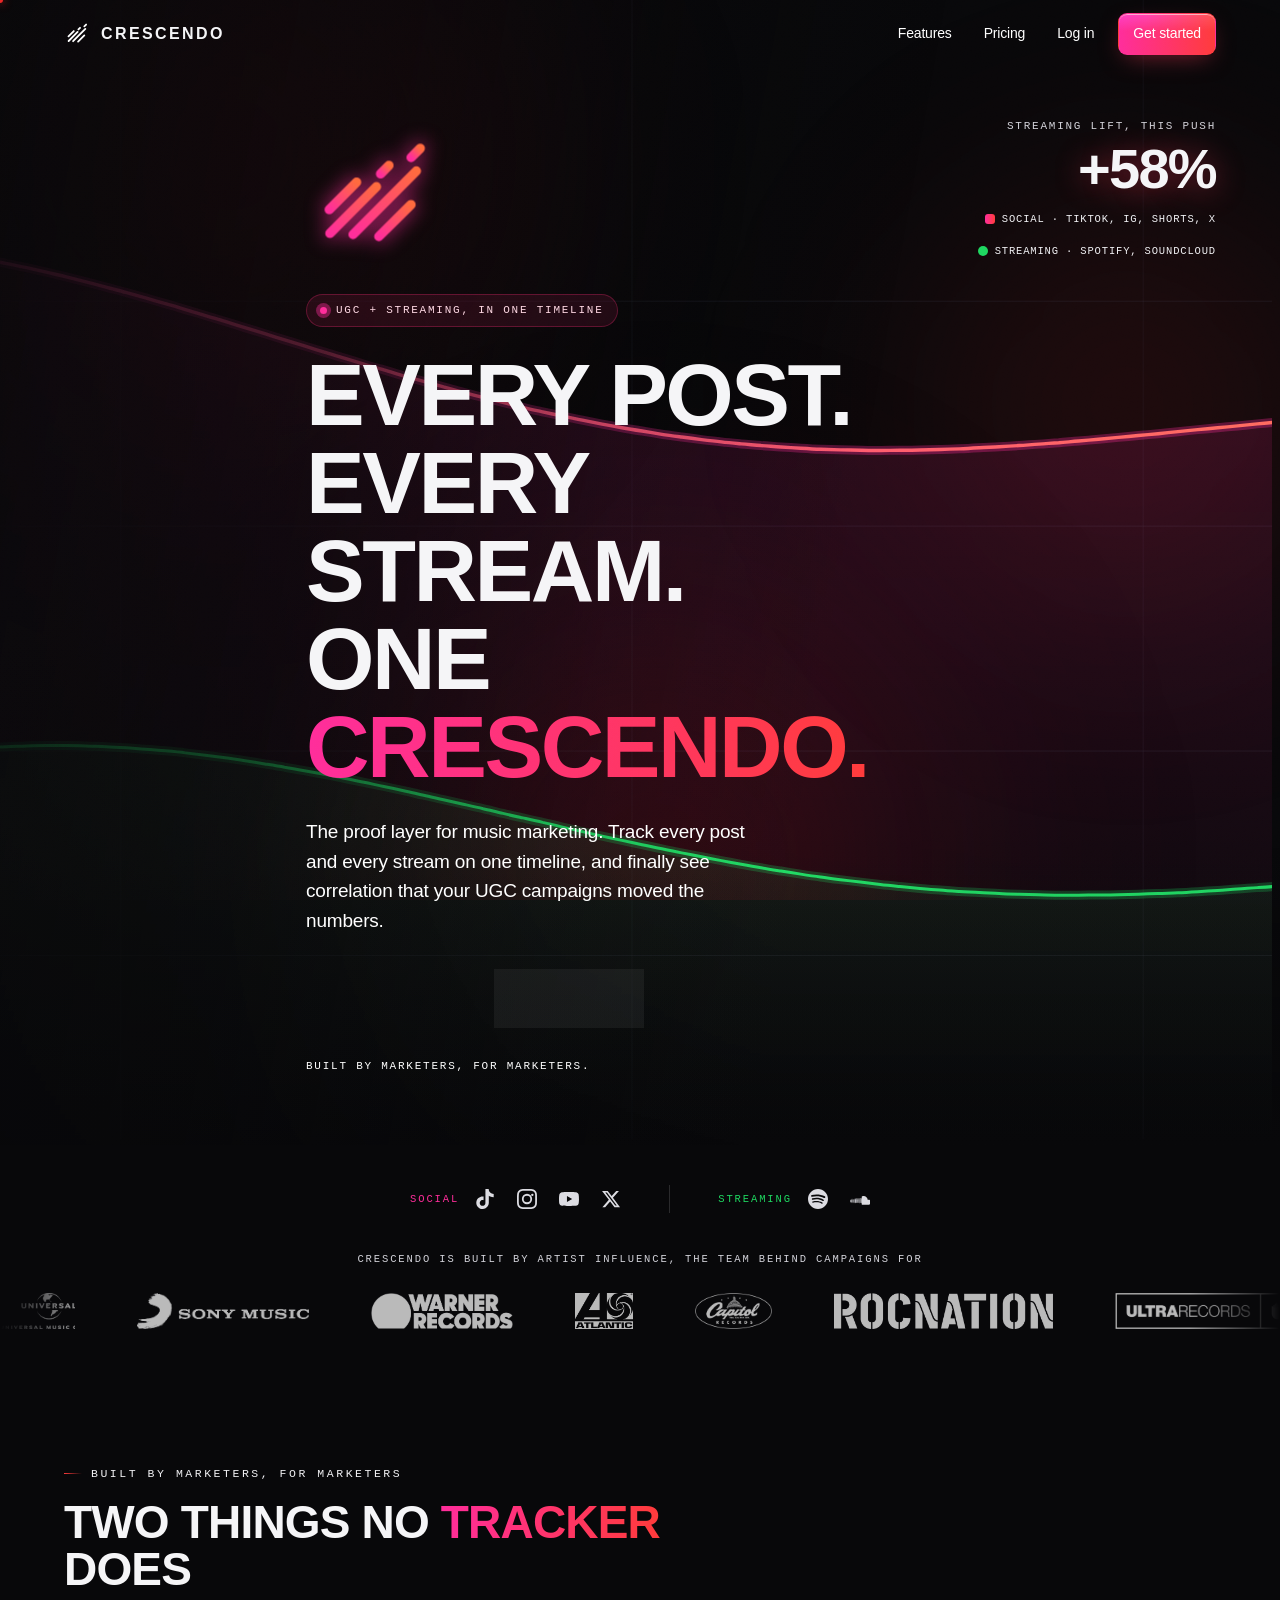
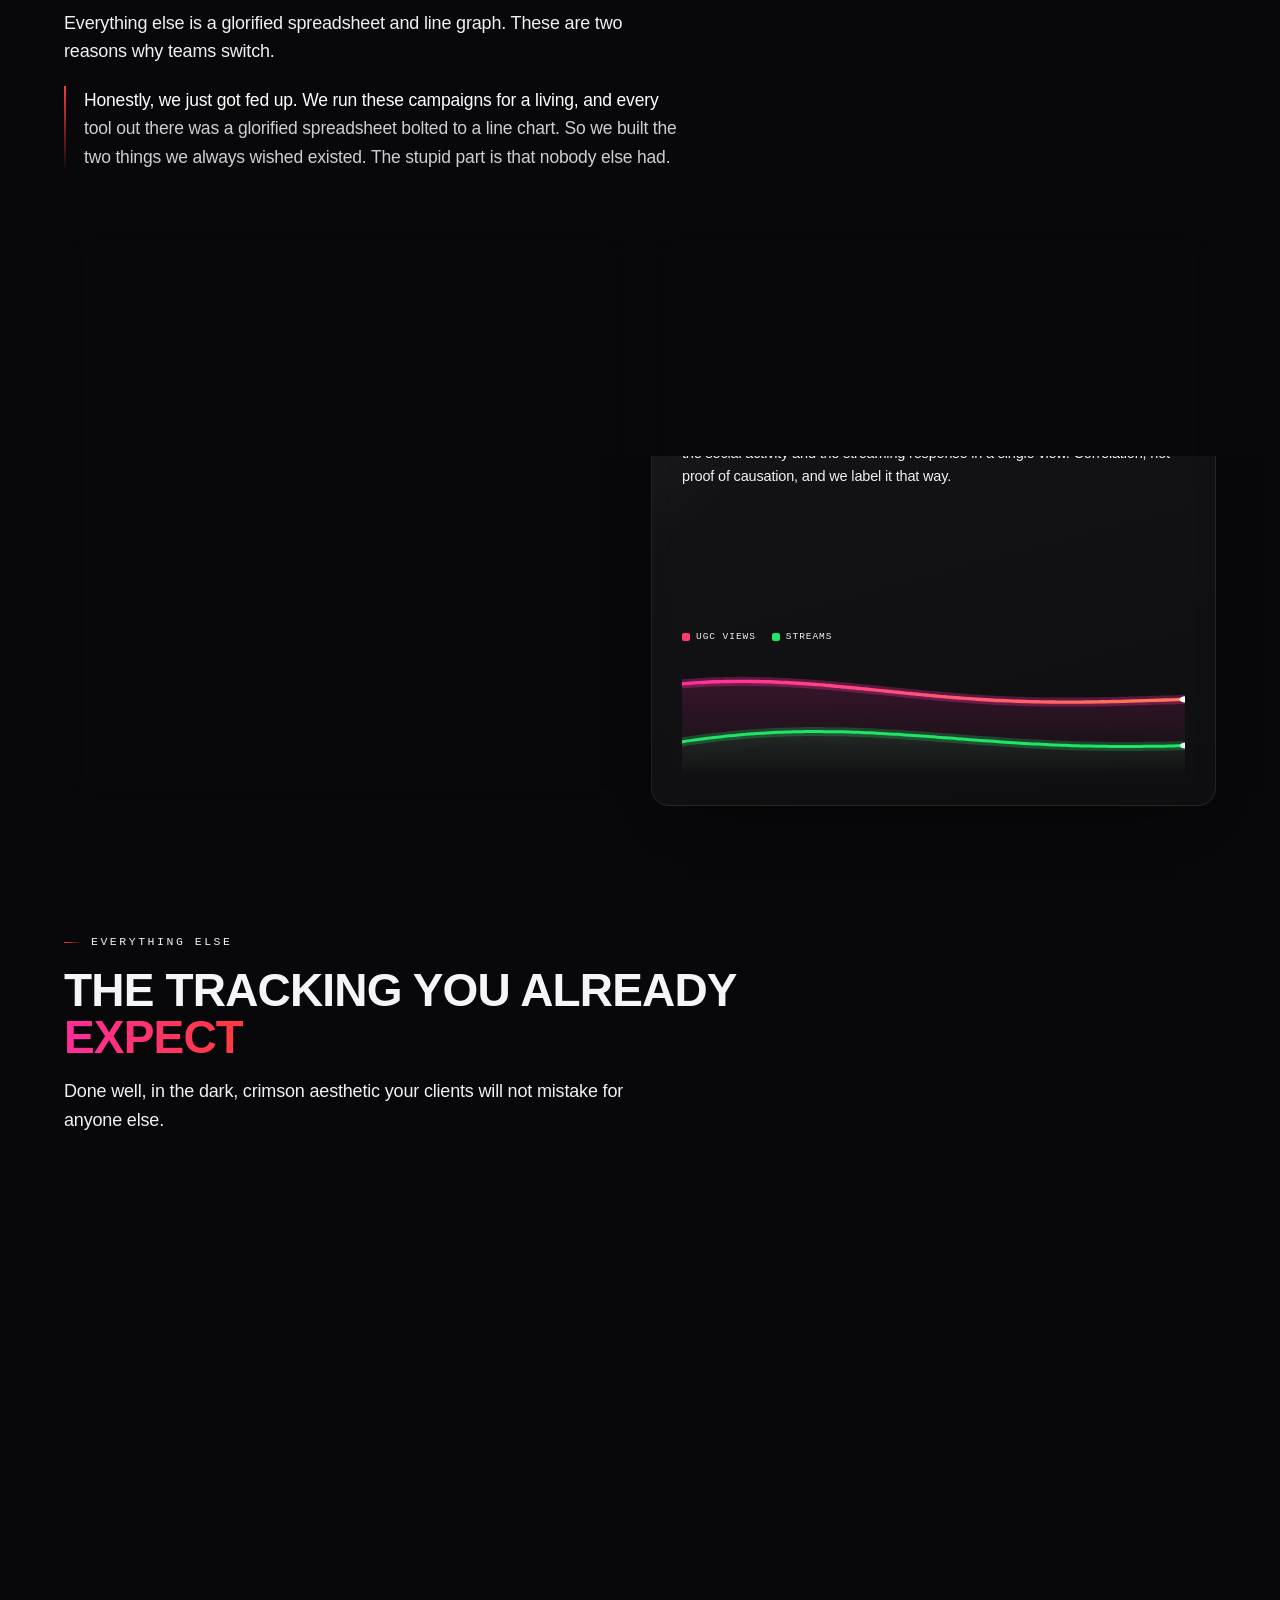
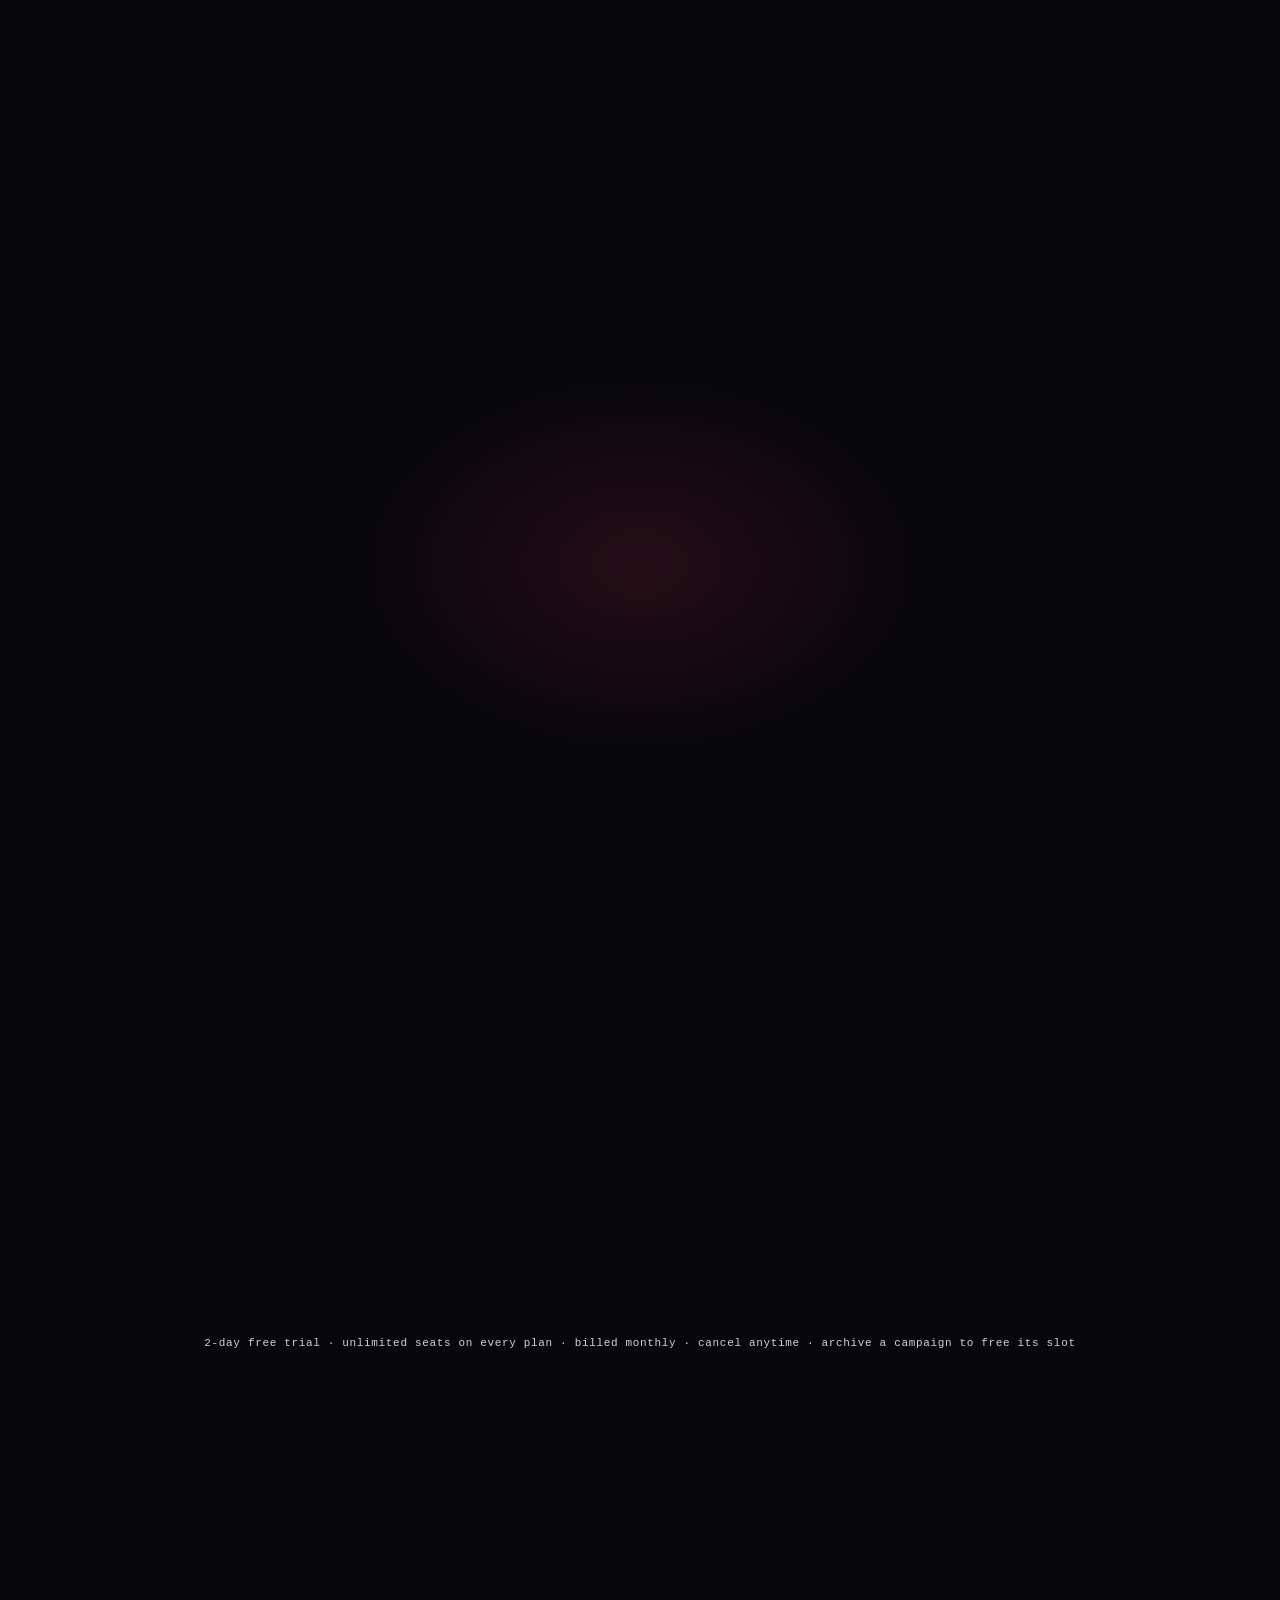
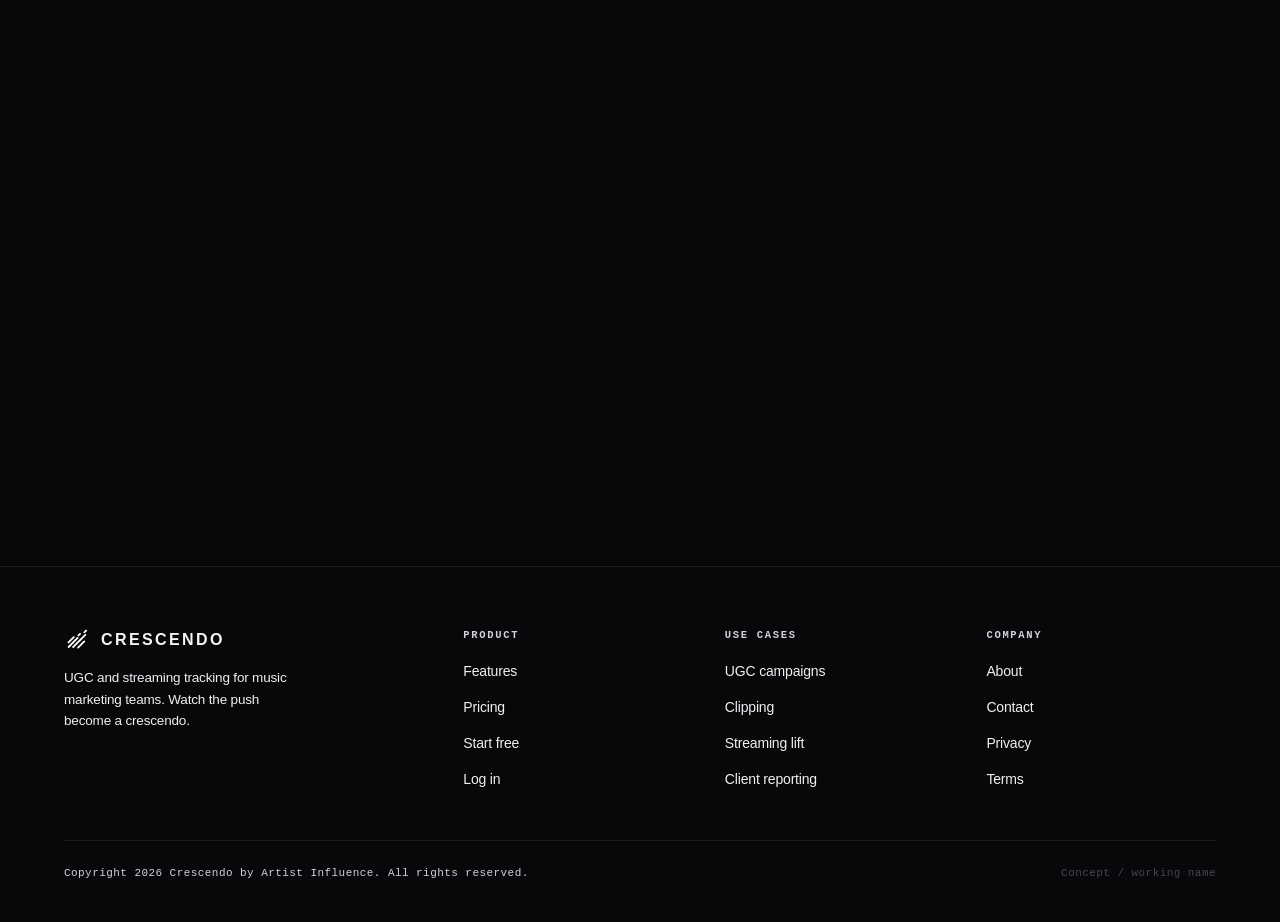
==== commit 893dae6a: "Add About, Use Cases, Contact pages; login legal footer - about.html: Crescendo story grounded in re" ====
--- a/index.html
+++ b/index.html
@@ -640,7 +640,7 @@
         <p>Unlimited active campaigns for the highest-volume rosters, a dedicated success contact, and a custom contract. Built for labels and agencies running at scale.</p>
         <div class="ent-feats"><span><i></i>Unlimited campaigns</span><span><i></i>SSO + SAML</span><span><i></i>Dedicated support + SLA</span></div>
       </div>
-      <div class="ent-r"><a class="btn btn-primary btn-lg" href="mailto:tribe@artistinfluence.com?subject=Crescendo%20Enterprise%20inquiry">Talk to us</a></div>
+      <div class="ent-r"><a class="btn btn-primary btn-lg" href="/contact.html">Talk to us</a></div>
     </div>
     <p class="pricing-note">2-day free trial · unlimited seats on every plan · billed monthly · cancel anytime · archive a campaign to free its slot</p>
   </div>
@@ -668,8 +668,8 @@
         <p class="blurb">UGC and streaming tracking for music marketing teams. Watch the push become a crescendo.</p>
       </div>
       <div><h4>Product</h4><ul><li><a href="#features">Features</a></li><li><a href="#pricing">Pricing</a></li><li><a href="checkout.html?plan=indie">Start free</a></li><li><a href="login.html">Log in</a></li></ul></div>
-      <div><h4>Use cases</h4><ul><li><a href="#">UGC campaigns</a></li><li><a href="#">Clipping</a></li><li><a href="#">Streaming lift</a></li><li><a href="#">Client reporting</a></li></ul></div>
-      <div><h4>Company</h4><ul><li><a href="#">About</a></li><li><a href="mailto:tribe@artistinfluence.com">Contact</a></li><li><a href="/privacy.html">Privacy</a></li><li><a href="/terms.html">Terms</a></li></ul></div>
+      <div><h4>Use cases</h4><ul><li><a href="/use-cases.html#ugc-campaigns">UGC campaigns</a></li><li><a href="/use-cases.html#clipping">Clipping</a></li><li><a href="/use-cases.html#streaming-lift">Streaming lift</a></li><li><a href="/use-cases.html#client-reporting">Client reporting</a></li></ul></div>
+      <div><h4>Company</h4><ul><li><a href="/about.html">About</a></li><li><a href="/contact.html">Contact</a></li><li><a href="/privacy.html">Privacy</a></li><li><a href="/terms.html">Terms</a></li></ul></div>
     </div>
     <div class="foot-bottom">
       <small>Copyright 2026 Crescendo by Artist Influence. All rights reserved.</small>
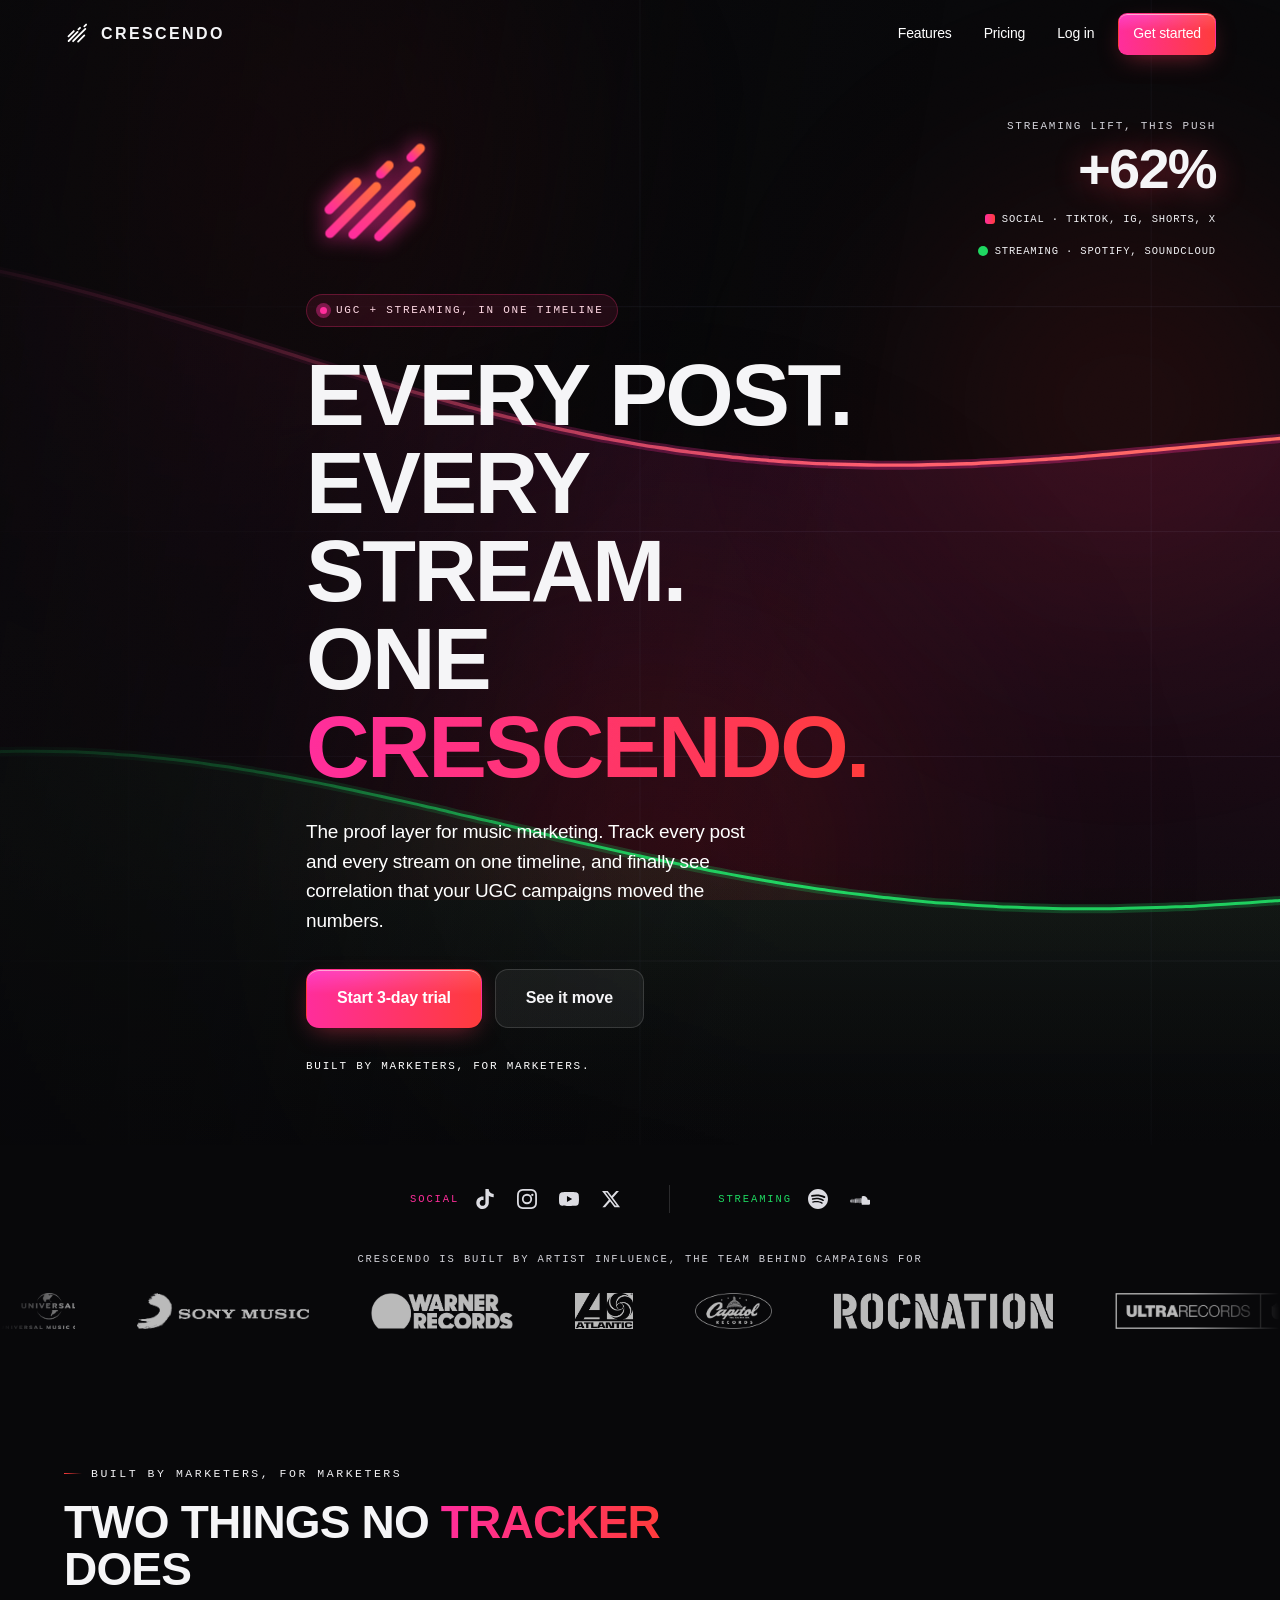
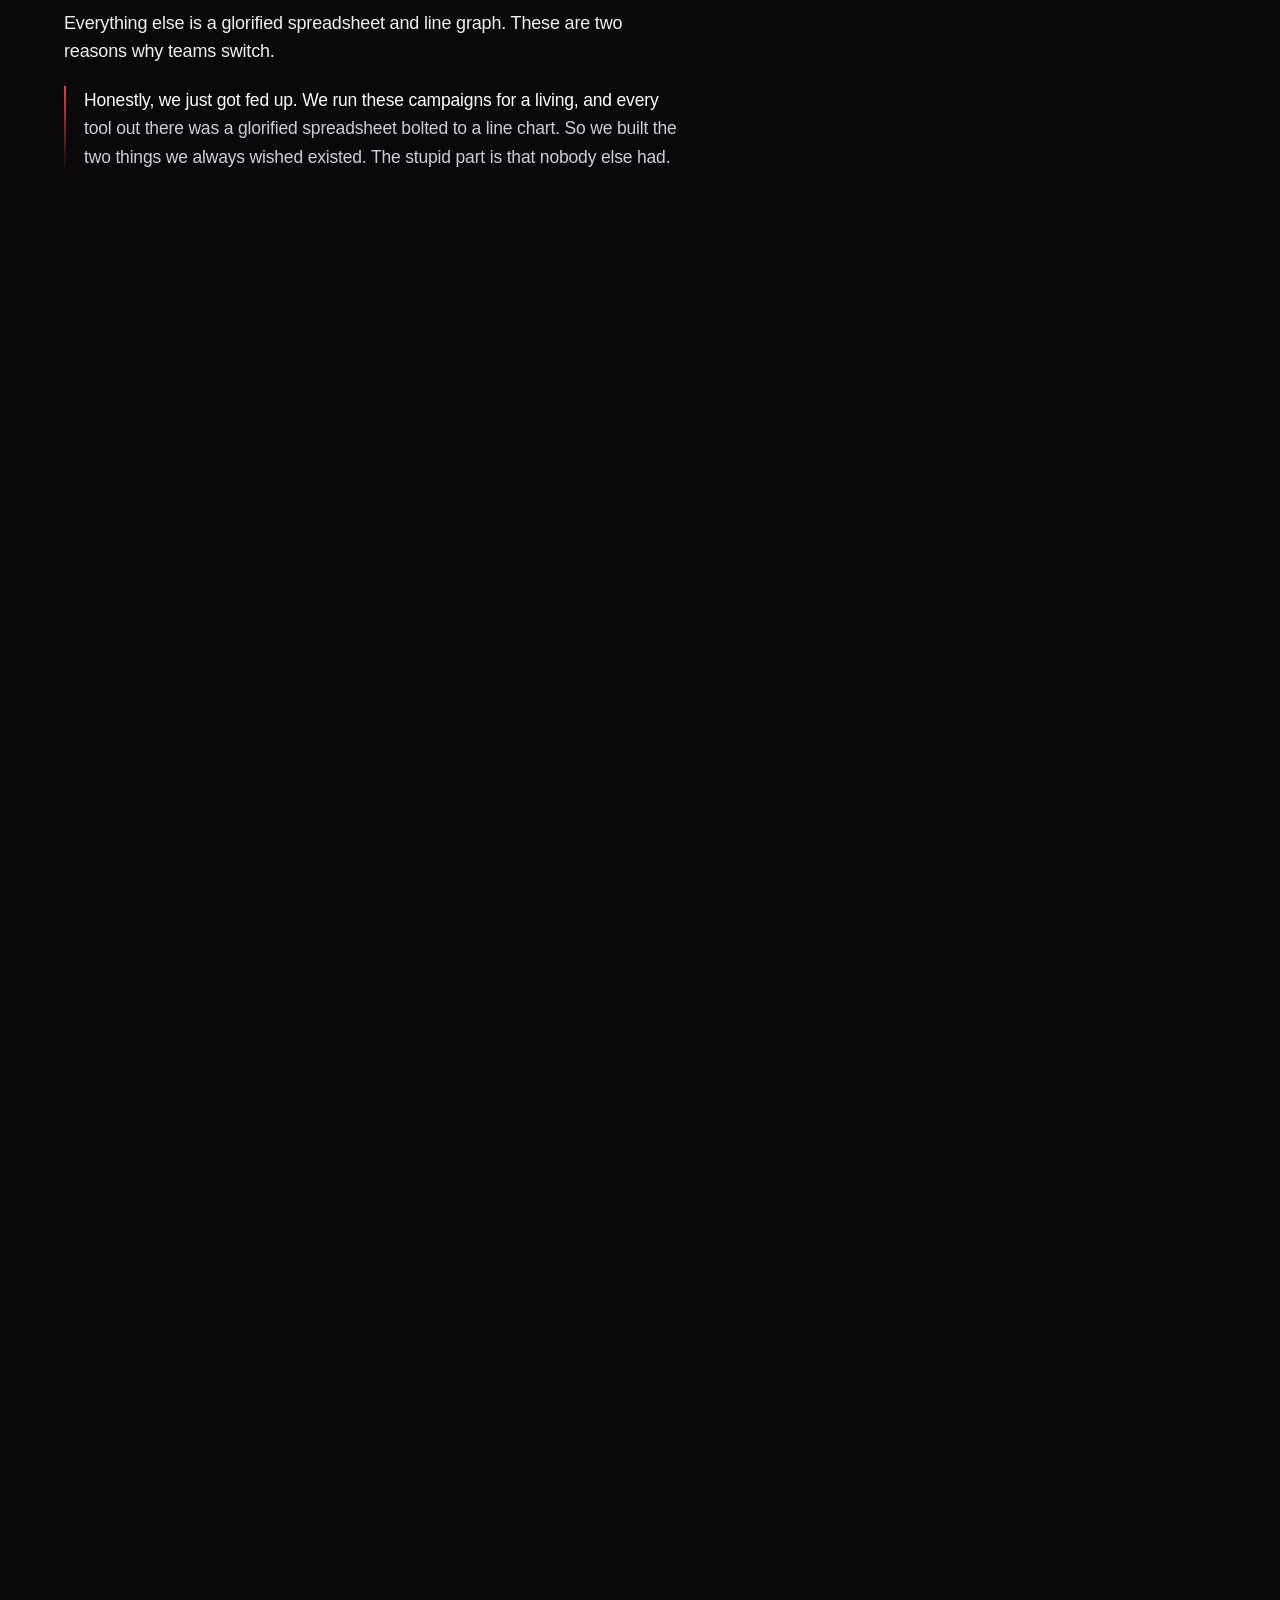
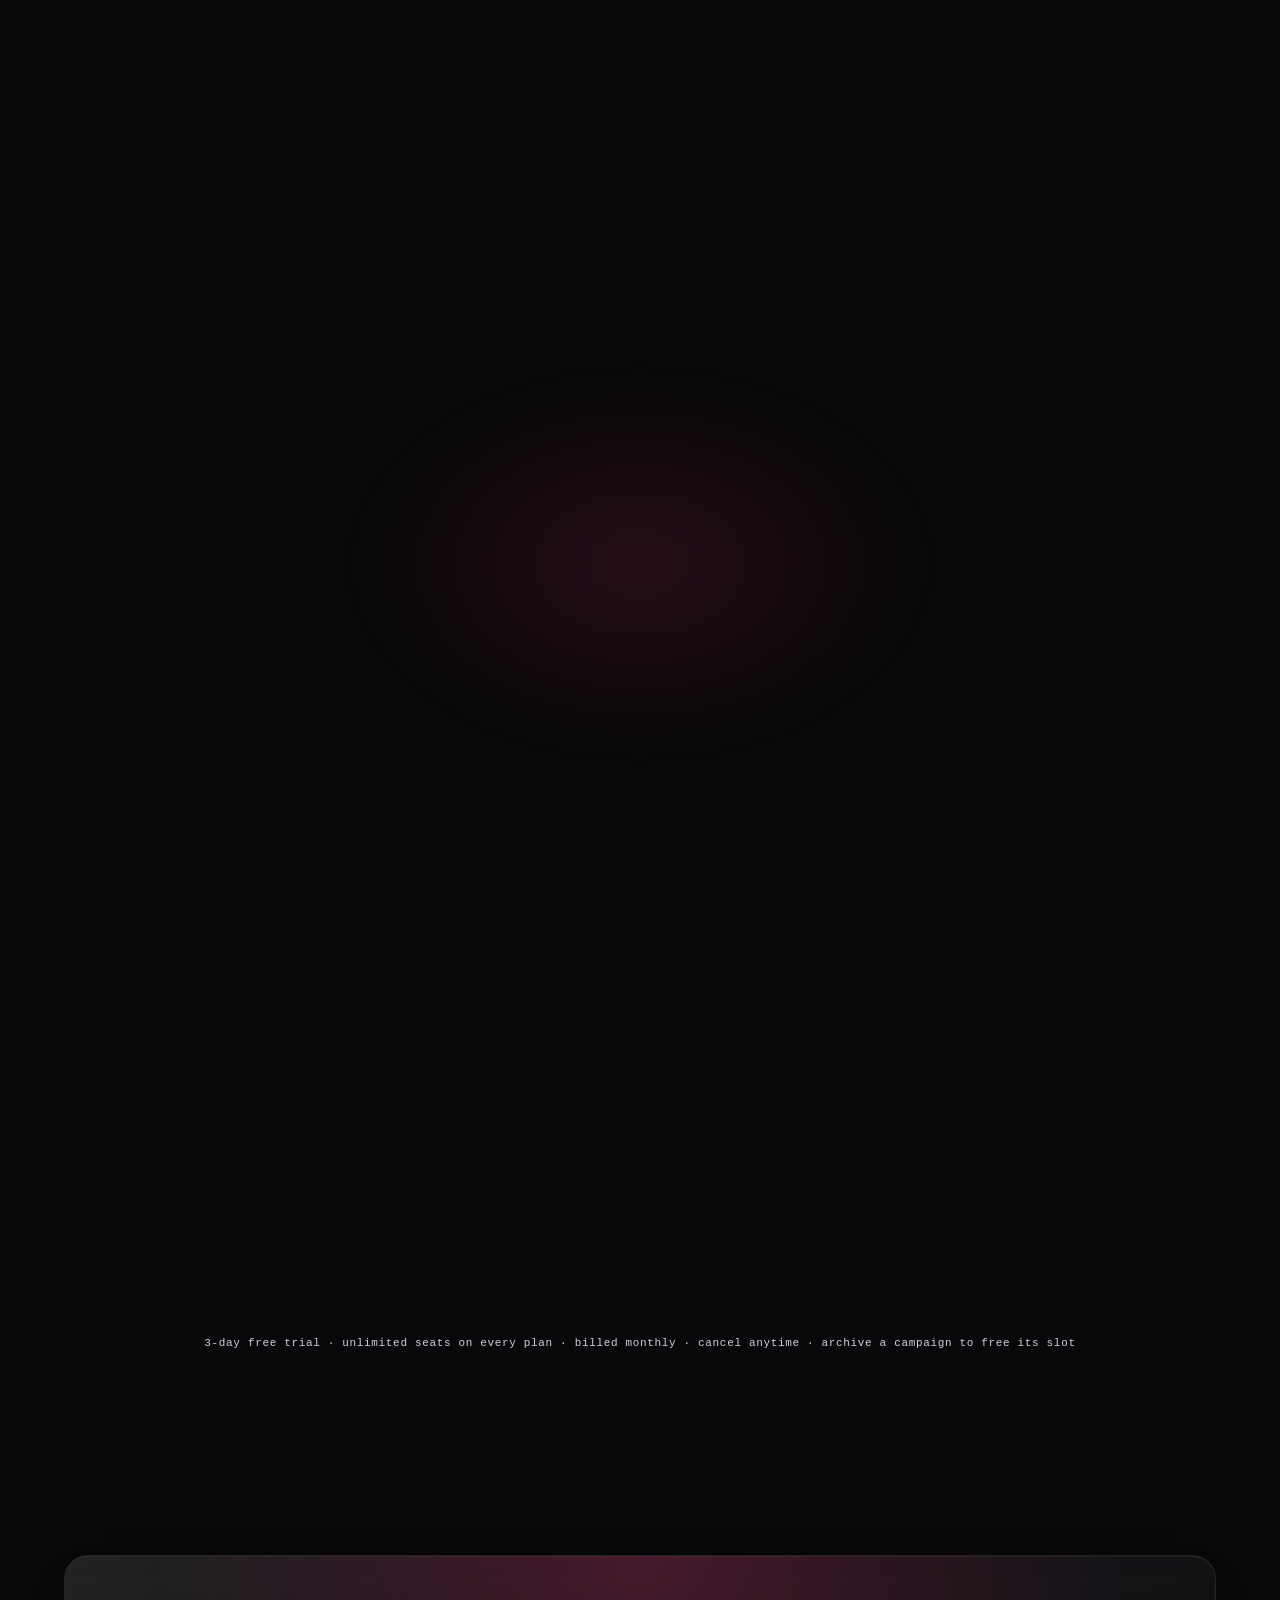
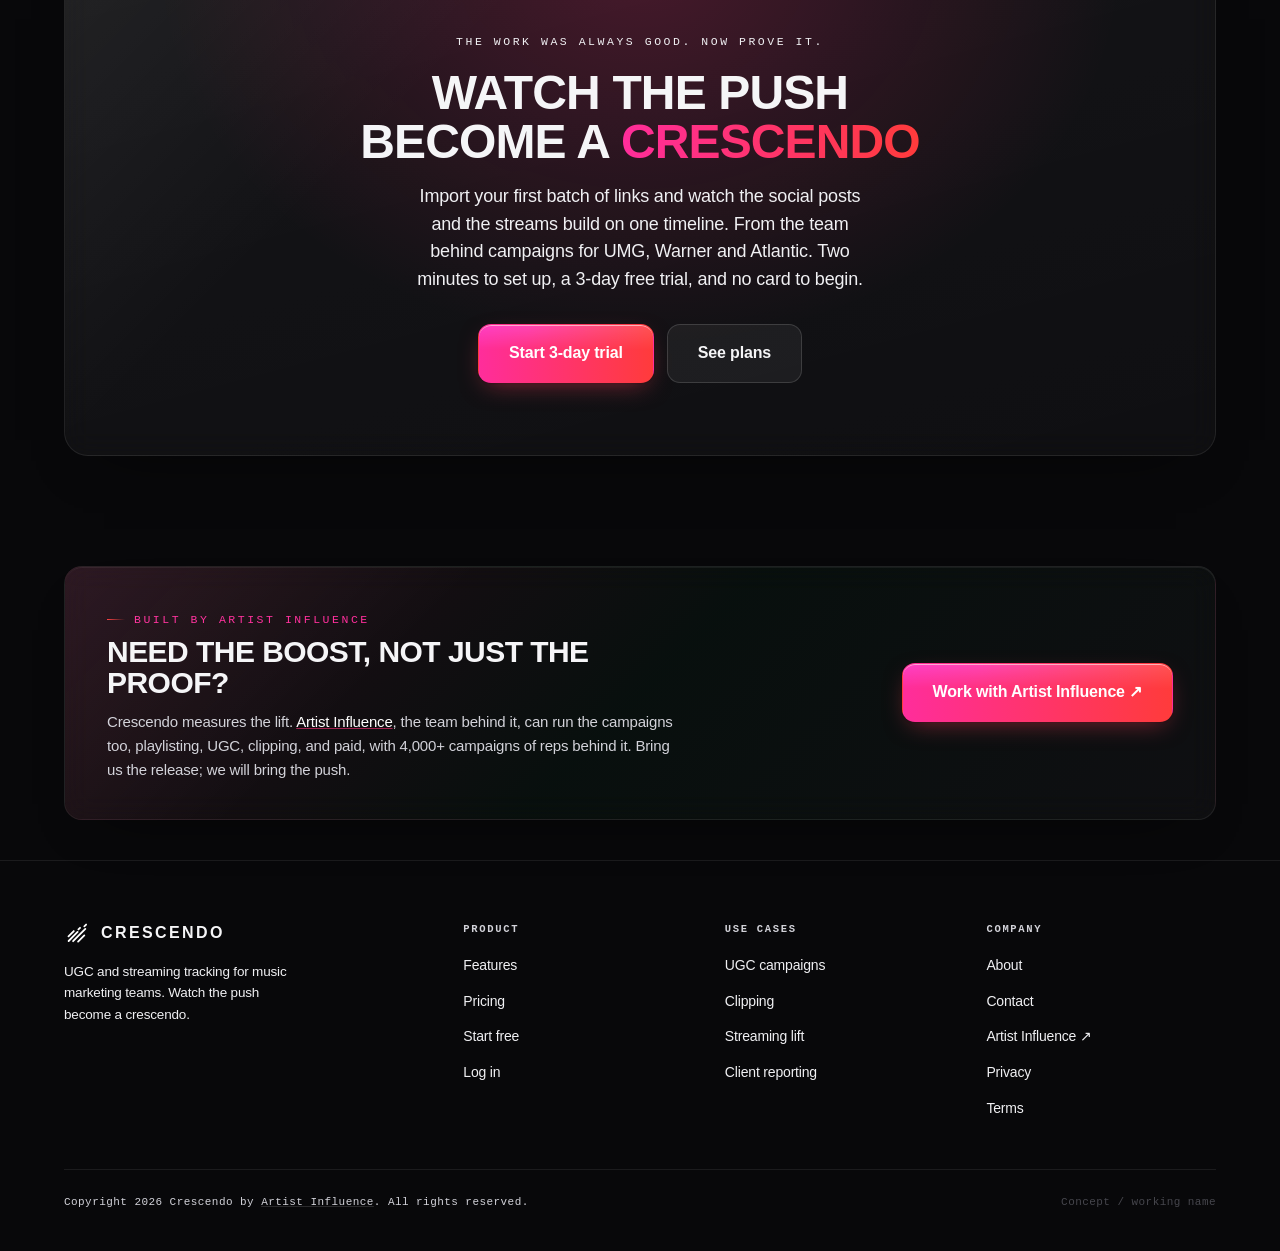
==== commit de7b8e11: "Switch trial to 3 days; link artistinfluence.com + add campaign cross-sell - 2-day trial -> 3-day ev" ====
--- a/index.html
+++ b/index.html
@@ -334,6 +334,17 @@
 .ent-feats i{width:5px;height:5px;border-radius:50%;background:var(--red);display:block}
 .ent-r{flex:none}
 @media (max-width:640px){.enterprise{flex-direction:column;align-items:flex-start}.ent-r{width:100%}}
+/* Artist Influence cross-sell band */
+.boost-sec{padding:0 0 clamp(20px,4vw,40px)}
+.boost{display:flex;align-items:center;justify-content:space-between;gap:28px;flex-wrap:wrap;padding:clamp(26px,3.5vw,36px) clamp(24px,4vw,42px);
+  background:linear-gradient(135deg,rgba(255,45,120,.1),rgba(30,215,96,.04),var(--surface-1))}
+.boost-l{max-width:64ch}
+.boost-l .eyebrow{color:var(--pink)}
+.boost-l h3{font-size:clamp(21px,2.9vw,30px);font-weight:800;letter-spacing:-.018em;margin:9px 0 0}
+.boost-l p{color:var(--faint);font-size:15px;line-height:1.62;margin:11px 0 0}
+.boost-l p a{color:#fff;text-decoration:underline;text-decoration-color:rgba(255,45,120,.6)}
+.boost .btn{flex:none}
+@media (max-width:680px){.boost{flex-direction:column;align-items:flex-start}.boost .btn{width:100%}}
 .tier .ribbon{position:absolute;top:22px;right:20px;font-family:var(--mono);font-size:10px;letter-spacing:.14em;text-transform:uppercase;color:#fff;
   background:var(--grad);padding:5px 11px;border-radius:999px;box-shadow:0 6px 18px -8px var(--glow)}
 .tier .t-name{font-family:var(--mono);font-size:12px;letter-spacing:.16em;text-transform:uppercase;color:var(--muted)}
@@ -464,7 +475,7 @@
     <h1 class="reveal-load d2">Every post.<br>Every stream.<br>One <span class="accent">crescendo.</span></h1>
     <p class="sub reveal-load d3">The proof layer for music marketing. Track every post and every stream on one timeline, and finally see correlation that your UGC campaigns moved the numbers.</p>
     <div class="hero-cta reveal-load d4">
-      <a class="btn btn-primary btn-lg" href="checkout.html?plan=growth">Start 2-day trial</a>
+      <a class="btn btn-primary btn-lg" href="checkout.html?plan=growth">Start 3-day trial</a>
       <a class="btn btn-ghost btn-lg" href="#features">See it move</a>
     </div>
     <div class="hero-trust reveal-load d5">Built by marketers, for marketers.</div>
@@ -570,7 +581,7 @@
     <div class="sec-head center r">
       <span class="eyebrow center">Pricing</span>
       <h2>Plans that scale with your <span class="accent">roster</span></h2>
-      <p class="lead">Every plan starts with a 2-day free trial and unlimited team seats. You are billed on active campaigns, not logins. Active campaigns refresh daily and keep tracking 30 days after they wrap, then auto-archive to free the slot.</p>
+      <p class="lead">Every plan starts with a 3-day free trial and unlimited team seats. You are billed on active campaigns, not logins. Active campaigns refresh daily and keep tracking 30 days after they wrap, then auto-archive to free the slot.</p>
     </div>
     <div class="tiers">
       <article class="glass tier r d1">
@@ -642,7 +653,7 @@
       </div>
       <div class="ent-r"><a class="btn btn-primary btn-lg" href="/contact.html">Talk to us</a></div>
     </div>
-    <p class="pricing-note">2-day free trial · unlimited seats on every plan · billed monthly · cancel anytime · archive a campaign to free its slot</p>
+    <p class="pricing-note">3-day free trial · unlimited seats on every plan · billed monthly · cancel anytime · archive a campaign to free its slot</p>
   </div>
 </section>
 
@@ -651,8 +662,21 @@
     <div class="glass cta-card r">
       <span class="eyebrow center" style="margin-bottom:18px">The work was always good. Now prove it.</span>
       <h2>Watch the push<br>become a <span class="accent">crescendo</span></h2>
-      <p>Import your first batch of links and watch the social posts and the streams build on one timeline. From the team behind campaigns for UMG, Warner and Atlantic. Two minutes to set up, a 2-day free trial, and no card to begin.</p>
-      <div class="hero-cta"><a class="btn btn-primary btn-lg" href="checkout.html?plan=growth">Start 2-day trial</a><a class="btn btn-ghost btn-lg" href="#pricing">See plans</a></div>
+      <p>Import your first batch of links and watch the social posts and the streams build on one timeline. From the team behind campaigns for UMG, Warner and Atlantic. Two minutes to set up, a 3-day free trial, and no card to begin.</p>
+      <div class="hero-cta"><a class="btn btn-primary btn-lg" href="checkout.html?plan=growth">Start 3-day trial</a><a class="btn btn-ghost btn-lg" href="#pricing">See plans</a></div>
+    </div>
+  </div>
+</section>
+
+<section class="boost-sec">
+  <div class="wrap">
+    <div class="glass boost r">
+      <div class="boost-l">
+        <span class="eyebrow">Built by Artist Influence</span>
+        <h3>Need the boost, not just the proof?</h3>
+        <p>Crescendo measures the lift. <a href="https://www.artistinfluence.com" target="_blank" rel="noopener">Artist Influence</a>, the team behind it, can run the campaigns too, playlisting, UGC, clipping, and paid, with 4,000+ campaigns of reps behind it. Bring us the release; we will bring the push.</p>
+      </div>
+      <a class="btn btn-primary btn-lg" href="https://www.artistinfluence.com" target="_blank" rel="noopener">Work with Artist Influence ↗</a>
     </div>
   </div>
 </section>
@@ -669,10 +693,10 @@
       </div>
       <div><h4>Product</h4><ul><li><a href="#features">Features</a></li><li><a href="#pricing">Pricing</a></li><li><a href="checkout.html?plan=indie">Start free</a></li><li><a href="login.html">Log in</a></li></ul></div>
       <div><h4>Use cases</h4><ul><li><a href="/use-cases.html#ugc-campaigns">UGC campaigns</a></li><li><a href="/use-cases.html#clipping">Clipping</a></li><li><a href="/use-cases.html#streaming-lift">Streaming lift</a></li><li><a href="/use-cases.html#client-reporting">Client reporting</a></li></ul></div>
-      <div><h4>Company</h4><ul><li><a href="/about.html">About</a></li><li><a href="/contact.html">Contact</a></li><li><a href="/privacy.html">Privacy</a></li><li><a href="/terms.html">Terms</a></li></ul></div>
+      <div><h4>Company</h4><ul><li><a href="/about.html">About</a></li><li><a href="/contact.html">Contact</a></li><li><a href="https://www.artistinfluence.com" target="_blank" rel="noopener">Artist Influence ↗</a></li><li><a href="/privacy.html">Privacy</a></li><li><a href="/terms.html">Terms</a></li></ul></div>
     </div>
     <div class="foot-bottom">
-      <small>Copyright 2026 Crescendo by Artist Influence. All rights reserved.</small>
+      <small>Copyright 2026 Crescendo by <a href="https://www.artistinfluence.com" target="_blank" rel="noopener" style="color:inherit;text-decoration:underline;text-decoration-color:var(--border-2)">Artist Influence</a>. All rights reserved.</small>
       <small style="color:#46464d">Concept / working name</small>
     </div>
   </div>
